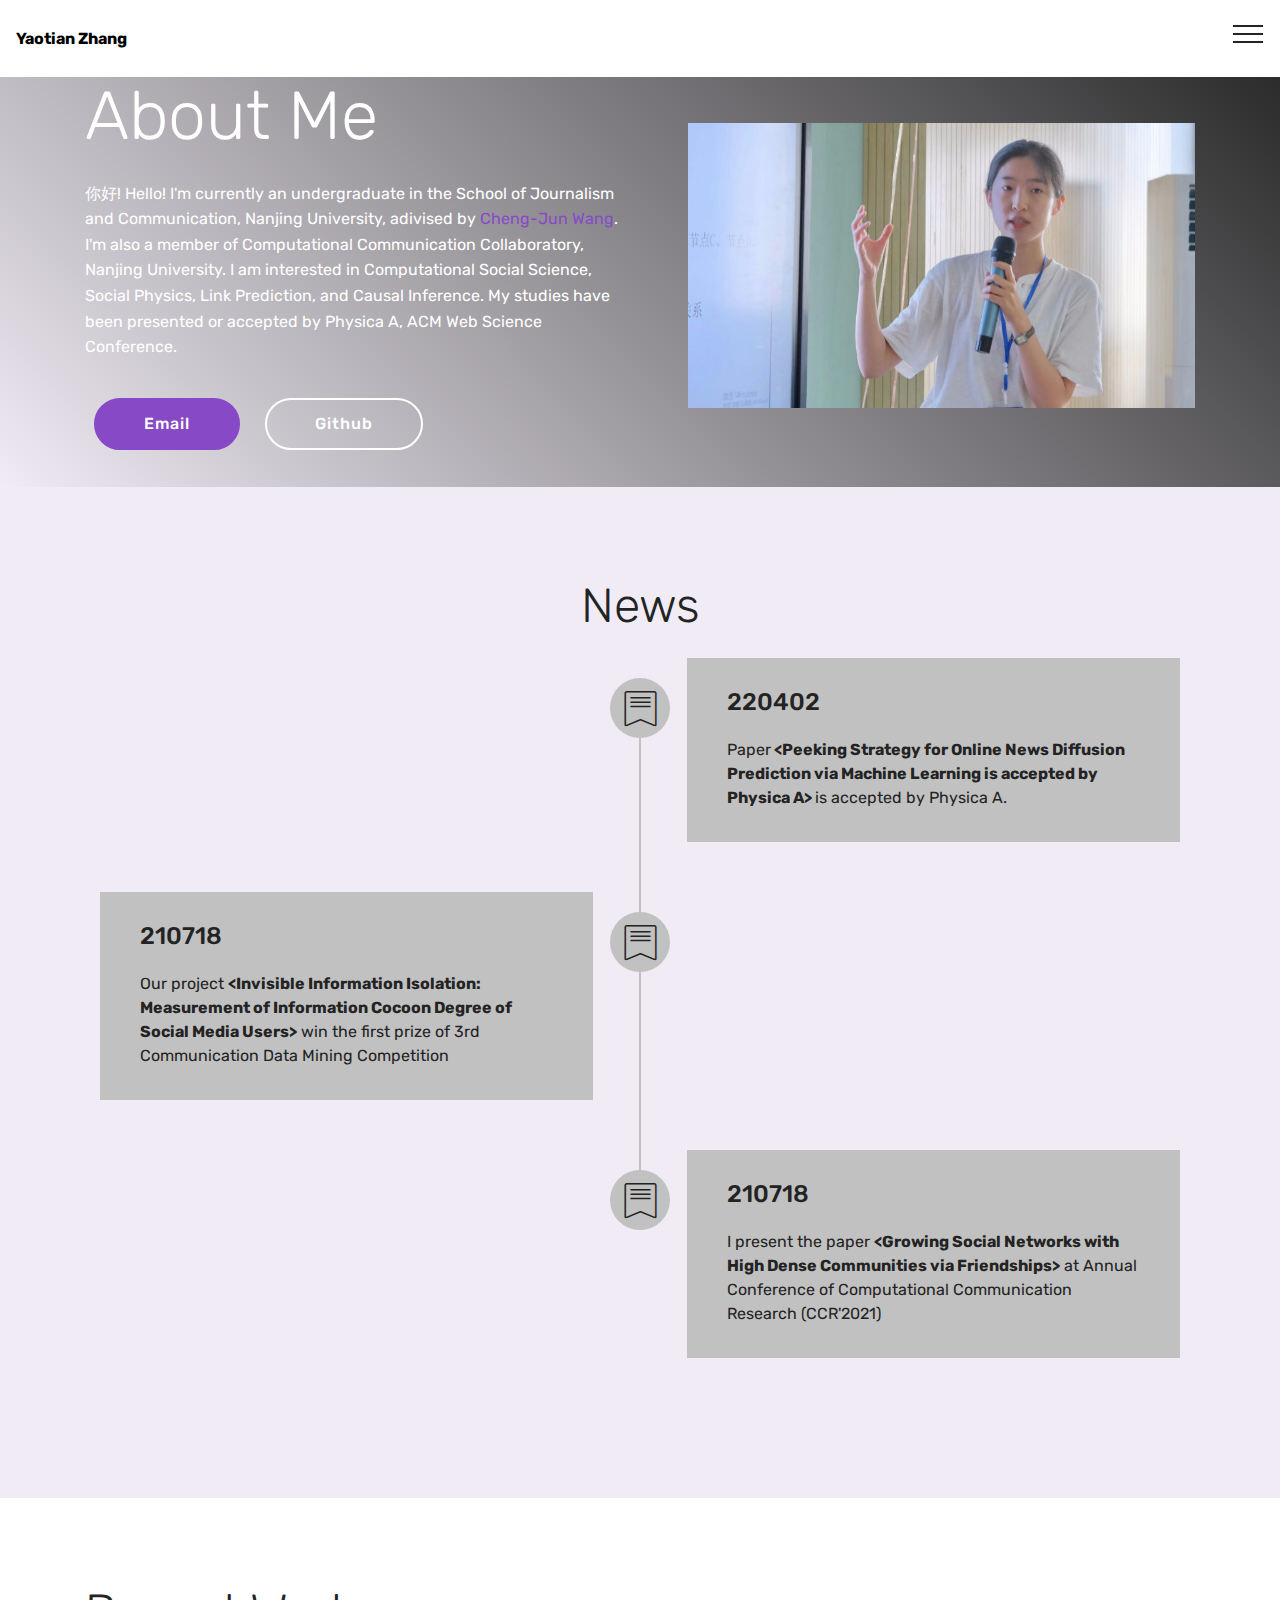
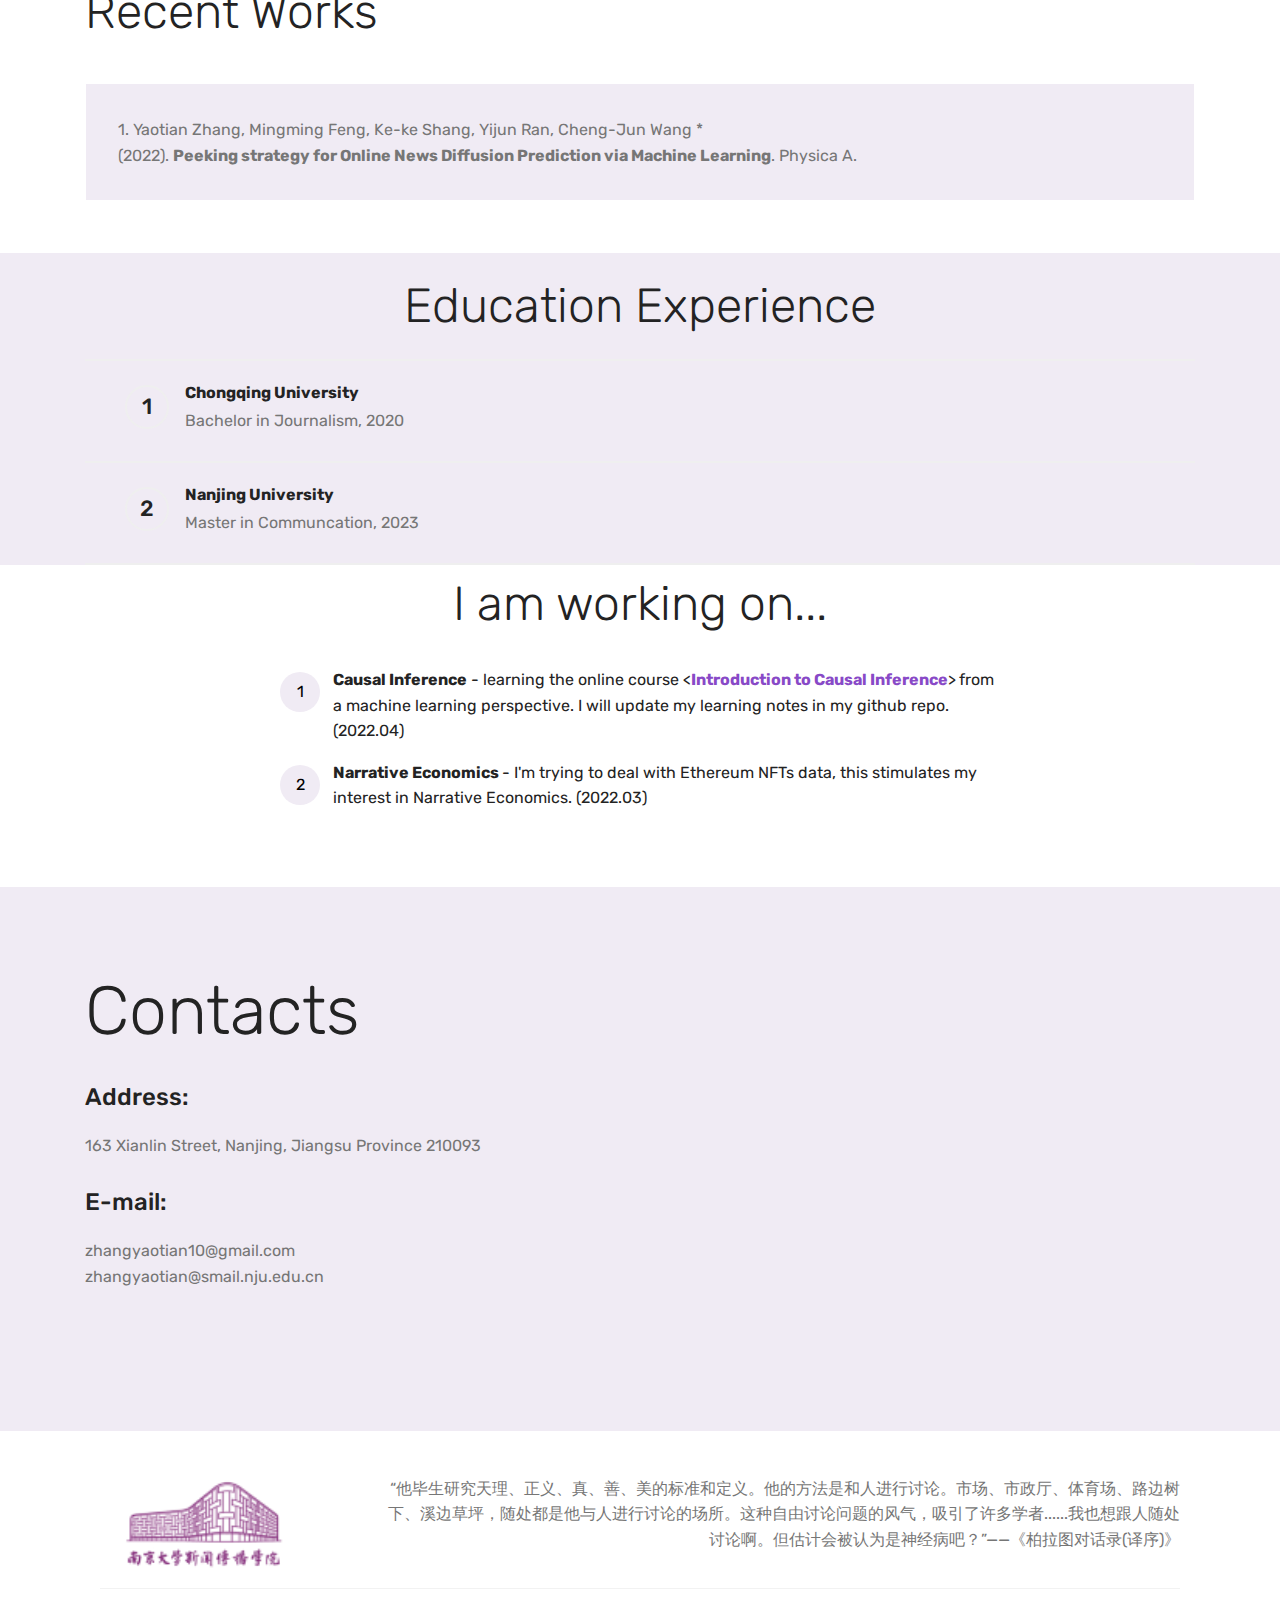
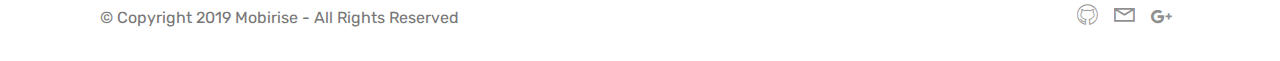
==== index.html @ 6419c512 "4th ver.🐯" ====
<!DOCTYPE html>
<html  >
<head>
  <!-- Site made with Mobirise Website Builder v4.12.0, https://mobirise.com -->
  <meta charset="UTF-8">
  <meta http-equiv="X-UA-Compatible" content="IE=edge">
  <meta name="generator" content="Mobirise v4.12.0, mobirise.com">
  <meta name="viewport" content="width=device-width, initial-scale=1, minimum-scale=1">
  <link rel="shortcut icon" href="assets/images/logo2.png" type="image/x-icon">
  <meta name="description" content="">
  
  <title>Home</title>
  <link rel="stylesheet" href="assets/web/assets/mobirise-icons2/mobirise2.css">
  <link rel="stylesheet" href="assets/web/assets/mobirise-icons/mobirise-icons.css">
  <link rel="stylesheet" href="assets/bootstrap/css/bootstrap.min.css">
  <link rel="stylesheet" href="assets/bootstrap/css/bootstrap-grid.min.css">
  <link rel="stylesheet" href="assets/bootstrap/css/bootstrap-reboot.min.css">
  <link rel="stylesheet" href="assets/tether/tether.min.css">
  <link rel="stylesheet" href="assets/socicon/css/styles.css">
  <link rel="stylesheet" href="assets/dropdown/css/style.css">
  <link rel="stylesheet" href="assets/theme/css/style.css">
  <link rel="preload" as="style" href="assets/mobirise/css/mbr-additional.css"><link rel="stylesheet" href="assets/mobirise/css/mbr-additional.css" type="text/css">
  
  
  
</head>
<body>
  <section class="menu cid-rQ9PuLYKyo" once="menu" id="menu2-5">

    

    <nav class="navbar navbar-expand beta-menu navbar-dropdown align-items-center navbar-fixed-top collapsed">
        <button class="navbar-toggler navbar-toggler-right" type="button" data-toggle="collapse" data-target="#navbarSupportedContent" aria-controls="navbarSupportedContent" aria-expanded="false" aria-label="Toggle navigation">
            <div class="hamburger">
                <span></span>
                <span></span>
                <span></span>
                <span></span>
            </div>
        </button>
        <div class="menu-logo">
            <div class="navbar-brand">
                
                <span class="navbar-caption-wrap"><a class="navbar-caption text-black display-4" href="https://mobirise.co">
                        Yaotian Zhang</a></span>
            </div>
        </div>
        <div class="collapse navbar-collapse" id="navbarSupportedContent">
            <ul class="navbar-nav nav-dropdown nav-right" data-app-modern-menu="true"><li class="nav-item">
                    <a class="nav-link link text-black display-4" href="index.html#header3-9">About me</a>
                </li><li class="nav-item"><a class="nav-link link text-black display-4" href="index.html#timeline2-f">News&nbsp;<br></a></li><li class="nav-item"><a class="nav-link link text-black display-4" href="index.html#services5-g">Works<br></a></li><li class="nav-item"><a class="nav-link link text-black display-4" href="index.html#counters4-6">Education</a></li><li class="nav-item"><a class="nav-link link text-black display-4" href="index.html#contacts1-c">Contacts<br></a></li></ul>
            
        </div>
    </nav>
</section>

<section class="engine"><a href="https://mobirise.info/p">web templates free download</a></section><section class="header3 cid-sbbjoMLvgi" id="header3-9">

    

    

    <div class="container">
        <div class="media-container-row">
            <div class="mbr-figure" style="width: 100%;">
                <img src="assets/images/12271649853311-.pic-hd-1014x571.jpeg" alt="Mobirise" title="">
            </div>

            <div class="media-content">
                <h1 class="mbr-section-title mbr-white pb-3 mbr-fonts-style display-1">
                    About Me</h1>
                
                <div class="mbr-section-text mbr-white pb-3 ">
                    <p class="mbr-text mbr-fonts-style display-7">你好! Hello! I'm currently an undergraduate in the School of Journalism and Communication, Nanjing University, adivised by <a href="https://chengjunwang.com/">Cheng-Jun Wang</a>. I'm also a member of Computational Communication Collaboratory, Nanjing University. I am interested in Computational Social Science, Social Physics, Link Prediction, and Causal Inference. My studies have been presented or accepted by Physica A, ACM Web Science Conference.</p>
                </div>
                <div class="mbr-section-btn"><a class="btn btn-md btn-primary display-4" href="mailto:mg20110036@smail.nju.edu.cn">Email</a>
                    <a class="btn btn-md btn-white-outline display-4" href="https://github.com/yaotianzhang">Github<br></a></div>
            </div>
        </div>
    </div>

</section>

<section class="timeline2 cid-t2Tb5MCcW1" id="timeline2-f">

    

    

    <div class="container align-center">
        <h2 class="mbr-section-title pb-3 mbr-fonts-style display-2">
            News</h2>
        

        <div class="container timelines-container" mbri-timelines="">
            <!--1-->
            <div class="row timeline-element reverse separline">
                <span class="iconsBackground">
                    <span class="mbr-iconfont mbri-bookmark"></span>
                </span>          
                <div class="col-xs-12 col-md-6 align-left">
                    <div class="timeline-text-content">
                        <h4 class="mbr-timeline-title pb-3 mbr-fonts-style display-5">
                            220402</h4>
                        <p class="mbr-timeline-text mbr-fonts-style display-7">Paper<strong> &lt;Peeking Strategy for Online News Diffusion Prediction via Machine Learning is accepted by Physica A&gt; </strong>is accepted by Physica A.</p>
                     </div>
                </div>
            </div>
            <!--2-->
            <div class="row timeline-element  separline">
                <span class="iconsBackground">
                    <span class="mbr-iconfont mbri-bookmark"></span>
                </span>
                <div class="col-xs-12 col-md-6 align-left ">
                    <div class="timeline-text-content">
                        <h4 class="mbr-timeline-title pb-3 mbr-fonts-style display-5">
                            210718</h4>
                        <p class="mbr-timeline-text mbr-fonts-style display-7">
                            Our project <strong>&lt;Invisible Information Isolation: Measurement of Information Cocoon Degree of Social Media Users&gt;</strong> win the first prize of 3rd Communication Data Mining Competition&nbsp;</p>
                    </div>
                </div>
            </div>
            <!--3-->
            <div class="row timeline-element reverse">
                <span class="iconsBackground">
                    <span class="mbr-iconfont mbri-bookmark"></span>
                </span>
                <div class="col-xs-12 col-md-6 align-left">
                    <div class="timeline-text-content">
                        <h4 class="mbr-timeline-title pb-3 mbr-fonts-style display-5">210718</h4>      
                        <p class="mbr-timeline-text mbr-fonts-style display-7">I present the paper <strong>&lt;Growing Social Networks with High Dense Communities via Friendships&gt;</strong>&nbsp;<growing social="" networks="" with="" high="" dense="" communities="" via="" friendships="">at Annual Conference of Computational Communication Research (CCR'2021)</growing></p>
                    </div>
                </div>
            </div>
            <!--4-->
            
            <!--5-->
            
            <!--6-->
            
            <!--7-->
            
            <!--8-->
            
            <!--9-->
            
            <!--10-->
            
            <!--11-->
            
            <!--12-->
            
        </div>
    </div>
</section>

<section class="services5 cid-t2TfhgJKYn" id="services5-g">
    <!---->
    
    <!---->
    <!--Overlay-->
    
    <!--Container-->
    <div class="container">
        <div class="row">
            <!--Titles-->
            <div class="title pb-5 col-12">
                <h2 class="align-left mbr-fonts-style m-0 display-2">Recent Works</h2>
                
            </div>
            <!--Card-1-->
            <div class="card px-3 col-12">
                <div class="card-wrapper media-container-row media-container-row">
                    <div class="card-box">
                        
                        <div class="bottom-line">
                            <p class="mbr-text mbr-fonts-style m-0 b-descr display-7">1. Yaotian Zhang, Mingming Feng, Ke-ke Shang, Yijun Ran, Cheng-Jun Wang * <br>(2022). <strong>Peeking strategy for Online News Diffusion Prediction via Machine Learning</strong>. Physica A.</p>
                        </div>
                    </div>
                </div>
            </div>
            <!--Card-2-->
            
            <!--Card-3-->
            
            <!--Card-4-->
            
            <!--Card-5-->
            
            <!--Card-6-->
            
            <!--Card-7-->
            
            <!--Card-8-->
            
            <!--Card-9-->
            
            <!--Card-10-->
            
            <!--Card-11-->
            
            <!--Card-12-->
            
        </div>
    </div>
</section>

<section class="counters4 counters cid-sbbe4hWiQe" id="counters4-6">

    

    

    <div class="container pt-4 mt-2">
        <h2 class="mbr-section-title pb-3 align-center mbr-fonts-style display-2">Education Experience</h2>
        
        <div>
            
            <div class="cards-block">
                <div class="cards-container">
                    <div class="card px-3 align-left col-12">
                        <div class="panel-item p-4 d-flex align-items-start">
                            <div class="card-img pr-3">
                                <h3 class="img-text d-flex align-items-center justify-content-center">
                                    1
                                </h3>
                            </div>
                            <div class="card-text">
                                <h4 class="mbr-content-title mbr-bold mbr-fonts-style display-7">Chongqing University</h4>
                                <p class="mbr-content-text mbr-fonts-style display-7">Bachelor in Journalism, 2020<br></p>
                            </div>
                        </div>
                    </div>
                    <div class="card px-3 align-left col-12">
                        <div class="panel-item p-4 d-flex align-items-start">
                            <div class="card-img pr-3">
                                <h3 class="img-text d-flex align-items-center justify-content-center">
                                    2
                                </h3>
                            </div>
                            <div class="card-text">
                                <h4 class="mbr-content-title mbr-bold mbr-fonts-style display-7">Nanjing University</h4>
                                <p class="mbr-content-text mbr-fonts-style display-7">Master in Communcation, 2023<br></p>
                            </div>
                        </div>
                    </div>
                    
                    
                </div>
            </div>
        </div>
    </div>
</section>

<section class="mbr-section content4 cid-t2Ti8qnXCl" id="content4-j">

    

    <div class="container">
        <div class="media-container-row">
            <div class="title col-12 col-md-8">
                <h2 class="align-center pb-3 mbr-fonts-style display-2">I am working on...</h2>
                
                
            </div>
        </div>
    </div>
</section>

<section class="mbr-section article content11 cid-t2Ti2KOwZk" id="content11-i">
     

    <div class="container">
        <div class="media-container-row">
            <div class="mbr-text counter-container col-12 col-md-8 mbr-fonts-style display-7">
                <ol>
                    <li><strong>Causal Inference</strong>&nbsp;- learning the online course &lt;<a href="https://www.bradyneal.com/causal-inference-course" style="font-weight: bold;">Introduction to Causal Inference</a>&gt;<strong>&nbsp;</strong>from a machine learning perspective. I will update my learning notes in my github repo. (2022.04)</li>
                    <li><strong>Narrative Economics&nbsp;</strong>- I'm trying to deal with Ethereum NFTs data, this stimulates my interest in Narrative Economics. (2022.03)</li>
                </ol>
            </div>
        </div>
    </div>
</section>

<section class="mbr-section contacts1 cid-sbbGrVynRx" id="contacts1-c">
    <!---->
    
    <!---->
    <!--Overlay-->
    
    <!--Container-->
    <div class="container">
        <div class="row">
            <!--Titles-->
            <div class="title col-12">
                <h2 class="align-left mbr-fonts-style display-1">Contacts
                </h2>
                
            </div>
            <!--Left-->
            <div class="col-12 col-md-6">
                <div class="left-block wrapper">
                    <div class="b b-adress">
                        <h5 class="align-left mbr-fonts-style m-0 display-5">
                            Address:
                        </h5>
                        <p class="mbr-text align-left mbr-fonts-style display-7">163 Xianlin Street, Nanjing, Jiangsu Province 210093<br></p>
                    </div>
                    
                    <div class="b b-mail">
                        <h5 class="align-left mbr-fonts-style m-0 display-5">
                            E-mail:
                        </h5>
                        <p class="mbr-text align-left mbr-fonts-style display-7">zhangyaotian10@gmail.com<br>zhangyaotian@smail.nju.edu.cn</p>
                    </div>
                </div>
            </div>
            <!--Right-->
            <div class="col-12 col-md-6">
                <div class="google-map"><iframe frameborder="0" style="border:0" src="https://www.google.com/maps/embed?pb=!1m18!1m12!1m3!1d54068.76243437514!2d118.9405013923453!3d32.11526285171624!2m3!1f0!2f0!3f0!3m2!1i1024!2i768!4f13.1!3m3!1m2!1s0x0%3A0x6e7d88652d8ac737!2z5Y2X5Lqs5aSn5a2m5LuZ5p6X5qCh5Yy677yI5Y2X6Zeo77yJ!5e0!3m2!1szh-CN!2sus!4v1600657441343!5m2!1szh-CN!2sus" allowfullscreen=""></iframe></div>
            </div>
        </div>
    </div>
</section>

<section class="cid-t2W2SAMlWQ" id="footer5-o">

    

    

    <div class="container">
        <div class="media-container-row">
            <div class="col-md-3">
                <div class="media-wrap">
                    <a href="https://mobirise.co/">
                       <img src="assets/images/logo-288x62.png" alt="Mobirise" title="">
                    </a>
                </div>
            </div>
            <div class="col-md-9">
                <p class="mbr-text align-right links mbr-fonts-style display-7">“他毕生研究天理、正义、真、善、美的标准和定义。他的方法是和人进行讨论。市场、市政厅、体育场、路边树下、溪边草坪，随处都是他与人进行讨论的场所。这种自由讨论问题的风气，吸引了许多学者......我也想跟人随处讨论啊。但估计会被认为是神经病吧？”——《柏拉图对话录(译序)》</p>
            </div>
        </div>
        <div class="footer-lower">
            <div class="media-container-row">
                <div class="col-md-12">
                    <hr>
                </div>
            </div>
            <div class="media-container-row mbr-white">
                <div class="col-md-6 copyright">
                    <p class="mbr-text mbr-fonts-style display-7">
                        © Copyright 2019 Mobirise - All Rights Reserved
                    </p>
                </div>
                <div class="col-md-6">
                    <div class="social-list align-right">
                        <div class="soc-item">
                            <a href="https://twitter.com/mobirise" target="_blank">
                                <span class="mbr-iconfont mbr-iconfont-social mbri-github"></span>
                            </a>
                        </div>
                        <div class="soc-item">
                            <a href="mailto:zhangyaotian10@gmail.com">
                                <span class="mbr-iconfont mbr-iconfont-social mobi-mbri-letter mobi-mbri"></span>
                            </a>
                        </div>
                        <div class="soc-item">
                            <a href="https://scholar.google.com/citations?user=SiAqQboAAAAJ&hl=en" target="_blank">
                                <span class="mbr-iconfont mbr-iconfont-social socicon-googleplus socicon"></span>
                            </a>
                        </div>
                        
                        
                        
                    </div>
                </div>
            </div>
        </div>
    </div>
</section>


  <script src="assets/web/assets/jquery/jquery.min.js"></script>
  <script src="assets/popper/popper.min.js"></script>
  <script src="assets/bootstrap/js/bootstrap.min.js"></script>
  <script src="assets/smoothscroll/smooth-scroll.js"></script>
  <script src="assets/tether/tether.min.js"></script>
  <script src="assets/touchswipe/jquery.touch-swipe.min.js"></script>
  <script src="assets/viewportchecker/jquery.viewportchecker.js"></script>
  <script src="assets/dropdown/js/nav-dropdown.js"></script>
  <script src="assets/dropdown/js/navbar-dropdown.js"></script>
  <script src="assets/theme/js/script.js"></script>
  
  
</body>
</html>
---- assets/web/assets/mobirise-icons2/mobirise2.css ----
@font-face {
  font-family: 'Moririse2';
  font-display: swap;
  src:  url('mobirise2.eot?f2bix4');
  src:  url('mobirise2.eot?f2bix4#iefix') format('embedded-opentype'),
    url('mobirise2.ttf?f2bix4') format('truetype'),
    url('mobirise2.woff?f2bix4') format('woff'),
    url('mobirise2.svg?f2bix4#mobirise2') format('svg');
  font-weight: normal;
  font-style: normal;
}

[class^="mobi-"], [class*=" mobi-"] {
  /* use !important to prevent issues with browser extensions that change fonts */
  font-family: 'Moririse2' !important;
  speak: none;
  font-style: normal;
  font-weight: normal;
  font-variant: normal;
  text-transform: none;
  line-height: 1;

  /* Better Font Rendering =========== */
  -webkit-font-smoothing: antialiased;
  -moz-osx-font-smoothing: grayscale;
}

.mobi-mbri-add-submenu:before {
  content: "\e900";
}
.mobi-mbri-alert:before {
  content: "\e901";
}
.mobi-mbri-align-center:before {
  content: "\e902";
}
.mobi-mbri-align-justify:before {
  content: "\e903";
}
.mobi-mbri-align-left:before {
  content: "\e904";
}
.mobi-mbri-align-right:before {
  content: "\e905";
}
.mobi-mbri-android:before {
  content: "\e906";
}
.mobi-mbri-apple:before {
  content: "\e907";
}
.mobi-mbri-arrow-down:before {
  content: "\e908";
}
.mobi-mbri-arrow-next:before {
  content: "\e909";
}
.mobi-mbri-arrow-prev:before {
  content: "\e90a";
}
.mobi-mbri-arrow-up:before {
  content: "\e90b";
}
.mobi-mbri-bold:before {
  content: "\e90c";
}
.mobi-mbri-bookmark:before {
  content: "\e90d";
}
.mobi-mbri-bootstrap:before {
  content: "\e90e";
}
.mobi-mbri-briefcase:before {
  content: "\e90f";
}
.mobi-mbri-browse:before {
  content: "\e910";
}
.mobi-mbri-bulleted-list:before {
  content: "\e911";
}
.mobi-mbri-calendar:before {
  content: "\e912";
}
.mobi-mbri-camera:before {
  content: "\e913";
}
.mobi-mbri-cart-add:before {
  content: "\e914";
}
.mobi-mbri-cart-full:before {
  content: "\e915";
}
.mobi-mbri-cash:before {
  content: "\e916";
}
.mobi-mbri-change-style:before {
  content: "\e917";
}
.mobi-mbri-chat:before {
  content: "\e918";
}
.mobi-mbri-clock:before {
  content: "\e919";
}
.mobi-mbri-close:before {
  content: "\e91a";
}
.mobi-mbri-cloud:before {
  content: "\e91b";
}
.mobi-mbri-code:before {
  content: "\e91c";
}
.mobi-mbri-contact-form:before {
  content: "\e91d";
}
.mobi-mbri-credit-card:before {
  content: "\e91e";
}
.mobi-mbri-cursor-click:before {
  content: "\e91f";
}
.mobi-mbri-cust-feedback:before {
  content: "\e920";
}
.mobi-mbri-database:before {
  content: "\e921";
}
.mobi-mbri-delivery:before {
  content: "\e922";
}
.mobi-mbri-desktop:before {
  content: "\e923";
}
.mobi-mbri-devices:before {
  content: "\e924";
}
.mobi-mbri-down:before {
  content: "\e925";
}
.mobi-mbri-download-2:before {
  content: "\e926";
}
.mobi-mbri-download:before {
  content: "\e927";
}
.mobi-mbri-drag-n-drop-2:before {
  content: "\e928";
}
.mobi-mbri-drag-n-drop:before {
  content: "\e929";
}
.mobi-mbri-edit-2:before {
  content: "\e92a";
}
.mobi-mbri-edit:before {
  content: "\e92b";
}
.mobi-mbri-error:before {
  content: "\e92c";
}
.mobi-mbri-extension:before {
  content: "\e92d";
}
.mobi-mbri-features:before {
  content: "\e92e";
}
.mobi-mbri-file:before {
  content: "\e92f";
}
.mobi-mbri-flag:before {
  content: "\e930";
}
.mobi-mbri-folder:before {
  content: "\e931";
}
.mobi-mbri-gift:before {
  content: "\e932";
}
.mobi-mbri-github:before {
  content: "\e933";
}
.mobi-mbri-globe-2:before {
  content: "\e934";
}
.mobi-mbri-globe:before {
  content: "\e935";
}
.mobi-mbri-growing-chart:before {
  content: "\e936";
}
.mobi-mbri-hearth:before {
  content: "\e937";
}
.mobi-mbri-help:before {
  content: "\e938";
}
.mobi-mbri-home:before {
  content: "\e939";
}
.mobi-mbri-hot-cup:before {
  content: "\e93a";
}
.mobi-mbri-idea:before {
  content: "\e93b";
}
.mobi-mbri-image-gallery:before {
  content: "\e93c";
}
.mobi-mbri-image-slider:before {
  content: "\e93d";
}
.mobi-mbri-info:before {
  content: "\e93e";
}
.mobi-mbri-italic:before {
  content: "\e93f";
}
.mobi-mbri-key:before {
  content: "\e940";
}
.mobi-mbri-laptop:before {
  content: "\e941";
}
.mobi-mbri-layers:before {
  content: "\e942";
}
.mobi-mbri-left-right:before {
  content: "\e943";
}
.mobi-mbri-left:before {
  content: "\e944";
}
.mobi-mbri-letter:before {
  content: "\e945";
}
.mobi-mbri-like:before {
  content: "\e946";
}
.mobi-mbri-link:before {
  content: "\e947";
}
.mobi-mbri-lock:before {
  content: "\e948";
}
.mobi-mbri-login:before {
  content: "\e949";
}
.mobi-mbri-logout:before {
  content: "\e94a";
}
.mobi-mbri-magic-stick:before {
  content: "\e94b";
}
.mobi-mbri-map-pin:before {
  content: "\e94c";
}
.mobi-mbri-menu:before {
  content: "\e94d";
}
.mobi-mbri-mobile-2:before {
  content: "\e94e";
}
.mobi-mbri-mobile-horizontal:before {
  content: "\e94f";
}
.mobi-mbri-mobile:before {
  content: "\e950";
}
.mobi-mbri-mobirise:before {
  content: "\e951";
}
.mobi-mbri-more-horizontal:before {
  content: "\e952";
}
.mobi-mbri-more-vertical:before {
  content: "\e953";
}
.mobi-mbri-music:before {
  content: "\e954";
}
.mobi-mbri-new-file:before {
  content: "\e955";
}
.mobi-mbri-numbered-list:before {
  content: "\e956";
}
.mobi-mbri-opened-folder:before {
  content: "\e957";
}
.mobi-mbri-pages:before {
  content: "\e958";
}
.mobi-mbri-paper-plane:before {
  content: "\e959";
}
.mobi-mbri-paperclip:before {
  content: "\e95a";
}
.mobi-mbri-phone:before {
  content: "\e95b";
}
.mobi-mbri-photo:before {
  content: "\e95c";
}
.mobi-mbri-photos:before {
  content: "\e95d";
}
.mobi-mbri-pin:before {
  content: "\e95e";
}
.mobi-mbri-play:before {
  content: "\e95f";
}
.mobi-mbri-plus:before {
  content: "\e960";
}
.mobi-mbri-preview:before {
  content: "\e961";
}
.mobi-mbri-print:before {
  content: "\e962";
}
.mobi-mbri-protect:before {
  content: "\e963";
}
.mobi-mbri-question:before {
  content: "\e964";
}
.mobi-mbri-quote-left:before {
  content: "\e965";
}
.mobi-mbri-quote-right:before {
  content: "\e966";
}
.mobi-mbri-redo:before {
  content: "\e967";
}
.mobi-mbri-refresh:before {
  content: "\e968";
}
.mobi-mbri-responsive-2:before {
  content: "\e969";
}
.mobi-mbri-responsive:before {
  content: "\e96a";
}
.mobi-mbri-right:before {
  content: "\e96b";
}
.mobi-mbri-rocket:before {
  content: "\e96c";
}
.mobi-mbri-sad-face:before {
  content: "\e96d";
}
.mobi-mbri-sale:before {
  content: "\e96e";
}
.mobi-mbri-save:before {
  content: "\e96f";
}
.mobi-mbri-search:before {
  content: "\e970";
}
.mobi-mbri-setting-2:before {
  content: "\e971";
}
.mobi-mbri-setting-3:before {
  content: "\e972";
}
.mobi-mbri-setting:before {
  content: "\e973";
}
.mobi-mbri-share:before {
  content: "\e974";
}
.mobi-mbri-shopping-bag:before {
  content: "\e975";
}
.mobi-mbri-shopping-basket:before {
  content: "\e976";
}
.mobi-mbri-shopping-cart:before {
  content: "\e977";
}
.mobi-mbri-sites:before {
  content: "\e978";
}
.mobi-mbri-smile-face:before {
  content: "\e979";
}
.mobi-mbri-speed:before {
  content: "\e97a";
}
.mobi-mbri-star:before {
  content: "\e97b";
}
.mobi-mbri-success:before {
  content: "\e97c";
}
.mobi-mbri-sun:before {
  content: "\e97d";
}
.mobi-mbri-sun2:before {
  content: "\e97e";
}
.mobi-mbri-tablet-vertical:before {
  content: "\e97f";
}
.mobi-mbri-tablet:before {
  content: "\e980";
}
.mobi-mbri-target:before {
  content: "\e981";
}
.mobi-mbri-timer:before {
  content: "\e982";
}
.mobi-mbri-to-ftp:before {
  content: "\e983";
}
.mobi-mbri-to-local-drive:before {
  content: "\e984";
}
.mobi-mbri-touch-swipe:before {
  content: "\e985";
}
.mobi-mbri-touch:before {
  content: "\e986";
}
.mobi-mbri-trash:before {
  content: "\e987";
}
.mobi-mbri-underline:before {
  content: "\e988";
}
.mobi-mbri-undo:before {
  content: "\e989";
}
.mobi-mbri-unlink:before {
  content: "\e98a";
}
.mobi-mbri-unlock:before {
  content: "\e98b";
}
.mobi-mbri-up-down:before {
  content: "\e98c";
}
.mobi-mbri-up:before {
  content: "\e98d";
}
.mobi-mbri-update:before {
  content: "\e98e";
}
.mobi-mbri-upload-2:before {
  content: "\e98f";
}
.mobi-mbri-upload:before {
  content: "\e990";
}
.mobi-mbri-user-2:before {
  content: "\e991";
}
.mobi-mbri-user:before {
  content: "\e992";
}
.mobi-mbri-users:before {
  content: "\e993";
}
.mobi-mbri-video-play:before {
  content: "\e994";
}
.mobi-mbri-video:before {
  content: "\e995";
}
.mobi-mbri-watch:before {
  content: "\e996";
}
.mobi-mbri-website-theme-2:before {
  content: "\e997";
}
.mobi-mbri-website-theme:before {
  content: "\e998";
}
.mobi-mbri-wifi:before {
  content: "\e999";
}
.mobi-mbri-windows:before {
  content: "\e99a";
}
.mobi-mbri-zoom-in:before {
  content: "\e99b";
}
.mobi-mbri-zoom-out:before {
  content: "\e99c";
}
---- assets/web/assets/mobirise-icons/mobirise-icons.css ----
@font-face {
  font-family: 'MobiriseIcons';
  src:  url('mobirise-icons.eot?spat4u');
  src:  url('mobirise-icons.eot?spat4u#iefix') format('embedded-opentype'),
    url('mobirise-icons.ttf?spat4u') format('truetype'),
    url('mobirise-icons.woff?spat4u') format('woff'),
    url('mobirise-icons.svg?spat4u#MobiriseIcons') format('svg');
  font-weight: normal;
  font-style: normal;
  font-display: swap;
}

[class^="mbri-"], [class*=" mbri-"] {
  /* use !important to prevent issues with browser extensions that change fonts */
  font-family: MobiriseIcons !important;
  speak: none;
  font-style: normal;
  font-weight: normal;
  font-variant: normal;
  text-transform: none;
  line-height: 1;

  /* Better Font Rendering =========== */
  -webkit-font-smoothing: antialiased;
  -moz-osx-font-smoothing: grayscale;
}

.mbri-add-submenu:before {
  content: "\e900";
}
.mbri-alert:before {
  content: "\e901";
}
.mbri-align-center:before {
  content: "\e902";
}
.mbri-align-justify:before {
  content: "\e903";
}
.mbri-align-left:before {
  content: "\e904";
}
.mbri-align-right:before {
  content: "\e905";
}
.mbri-android:before {
  content: "\e906";
}
.mbri-apple:before {
  content: "\e907";
}
.mbri-arrow-down:before {
  content: "\e908";
}
.mbri-arrow-next:before {
  content: "\e909";
}
.mbri-arrow-prev:before {
  content: "\e90a";
}
.mbri-arrow-up:before {
  content: "\e90b";
}
.mbri-bold:before {
  content: "\e90c";
}
.mbri-bookmark:before {
  content: "\e90d";
}
.mbri-bootstrap:before {
  content: "\e90e";
}
.mbri-briefcase:before {
  content: "\e90f";
}
.mbri-browse:before {
  content: "\e910";
}
.mbri-bulleted-list:before {
  content: "\e911";
}
.mbri-calendar:before {
  content: "\e912";
}
.mbri-camera:before {
  content: "\e913";
}
.mbri-cart-add:before {
  content: "\e914";
}
.mbri-cart-full:before {
  content: "\e915";
}
.mbri-cash:before {
  content: "\e916";
}
.mbri-change-style:before {
  content: "\e917";
}
.mbri-chat:before {
  content: "\e918";
}
.mbri-clock:before {
  content: "\e919";
}
.mbri-close:before {
  content: "\e91a";
}
.mbri-cloud:before {
  content: "\e91b";
}
.mbri-code:before {
  content: "\e91c";
}
.mbri-contact-form:before {
  content: "\e91d";
}
.mbri-credit-card:before {
  content: "\e91e";
}
.mbri-cursor-click:before {
  content: "\e91f";
}
.mbri-cust-feedback:before {
  content: "\e920";
}
.mbri-database:before {
  content: "\e921";
}
.mbri-delivery:before {
  content: "\e922";
}
.mbri-desktop:before {
  content: "\e923";
}
.mbri-devices:before {
  content: "\e924";
}
.mbri-down:before {
  content: "\e925";
}
.mbri-download:before {
  content: "\e989";
}
.mbri-drag-n-drop:before {
  content: "\e927";
}
.mbri-drag-n-drop2:before {
  content: "\e928";
}
.mbri-edit:before {
  content: "\e929";
}
.mbri-edit2:before {
  content: "\e92a";
}
.mbri-error:before {
  content: "\e92b";
}
.mbri-extension:before {
  content: "\e92c";
}
.mbri-features:before {
  content: "\e92d";
}
.mbri-file:before {
  content: "\e92e";
}
.mbri-flag:before {
  content: "\e92f";
}
.mbri-folder:before {
  content: "\e930";
}
.mbri-gift:before {
  content: "\e931";
}
.mbri-github:before {
  content: "\e932";
}
.mbri-globe:before {
  content: "\e933";
}
.mbri-globe-2:before {
  content: "\e934";
}
.mbri-growing-chart:before {
  content: "\e935";
}
.mbri-hearth:before {
  content: "\e936";
}
.mbri-help:before {
  content: "\e937";
}
.mbri-home:before {
  content: "\e938";
}
.mbri-hot-cup:before {
  content: "\e939";
}
.mbri-idea:before {
  content: "\e93a";
}
.mbri-image-gallery:before {
  content: "\e93b";
}
.mbri-image-slider:before {
  content: "\e93c";
}
.mbri-info:before {
  content: "\e93d";
}
.mbri-italic:before {
  content: "\e93e";
}
.mbri-key:before {
  content: "\e93f";
}
.mbri-laptop:before {
  content: "\e940";
}
.mbri-layers:before {
  content: "\e941";
}
.mbri-left-right:before {
  content: "\e942";
}
.mbri-left:before {
  content: "\e943";
}
.mbri-letter:before {
  content: "\e944";
}
.mbri-like:before {
  content: "\e945";
}
.mbri-link:before {
  content: "\e946";
}
.mbri-lock:before {
  content: "\e947";
}
.mbri-login:before {
  content: "\e948";
}
.mbri-logout:before {
  content: "\e949";
}
.mbri-magic-stick:before {
  content: "\e94a";
}
.mbri-map-pin:before {
  content: "\e94b";
}
.mbri-menu:before {
  content: "\e94c";
}
.mbri-mobile:before {
  content: "\e94d";
}
.mbri-mobile2:before {
  content: "\e94e";
}
.mbri-mobirise:before {
  content: "\e94f";
}
.mbri-more-horizontal:before {
  content: "\e950";
}
.mbri-more-vertical:before {
  content: "\e951";
}
.mbri-music:before {
  content: "\e952";
}
.mbri-new-file:before {
  content: "\e953";
}
.mbri-numbered-list:before {
  content: "\e954";
}
.mbri-opened-folder:before {
  content: "\e955";
}
.mbri-pages:before {
  content: "\e956";
}
.mbri-paper-plane:before {
  content: "\e957";
}
.mbri-paperclip:before {
  content: "\e958";
}
.mbri-photo:before {
  content: "\e959";
}
.mbri-photos:before {
  content: "\e95a";
}
.mbri-pin:before {
  content: "\e95b";
}
.mbri-play:before {
  content: "\e95c";
}
.mbri-plus:before {
  content: "\e95d";
}
.mbri-preview:before {
  content: "\e95e";
}
.mbri-print:before {
  content: "\e95f";
}
.mbri-protect:before {
  content: "\e960";
}
.mbri-question:before {
  content: "\e961";
}
.mbri-quote-left:before {
  content: "\e962";
}
.mbri-quote-right:before {
  content: "\e963";
}
.mbri-refresh:before {
  content: "\e964";
}
.mbri-responsive:before {
  content: "\e965";
}
.mbri-right:before {
  content: "\e966";
}
.mbri-rocket:before {
  content: "\e967";
}
.mbri-sad-face:before {
  content: "\e968";
}
.mbri-sale:before {
  content: "\e969";
}
.mbri-save:before {
  content: "\e96a";
}
.mbri-search:before {
  content: "\e96b";
}
.mbri-setting:before {
  content: "\e96c";
}
.mbri-setting2:before {
  content: "\e96d";
}
.mbri-setting3:before {
  content: "\e96e";
}
.mbri-share:before {
  content: "\e96f";
}
.mbri-shopping-bag:before {
  content: "\e970";
}
.mbri-shopping-basket:before {
  content: "\e971";
}
.mbri-shopping-cart:before {
  content: "\e972";
}
.mbri-sites:before {
  content: "\e973";
}
.mbri-smile-face:before {
  content: "\e974";
}
.mbri-speed:before {
  content: "\e975";
}
.mbri-star:before {
  content: "\e976";
}
.mbri-success:before {
  content: "\e977";
}
.mbri-sun:before {
  content: "\e978";
}
.mbri-sun2:before {
  content: "\e979";
}
.mbri-tablet:before {
  content: "\e97a";
}
.mbri-tablet-vertical:before {
  content: "\e97b";
}
.mbri-target:before {
  content: "\e97c";
}
.mbri-timer:before {
  content: "\e97d";
}
.mbri-to-ftp:before {
  content: "\e97e";
}
.mbri-to-local-drive:before {
  content: "\e97f";
}
.mbri-touch-swipe:before {
  content: "\e980";
}
.mbri-touch:before {
  content: "\e981";
}
.mbri-trash:before {
  content: "\e982";
}
.mbri-underline:before {
  content: "\e983";
}
.mbri-unlink:before {
  content: "\e984";
}
.mbri-unlock:before {
  content: "\e985";
}
.mbri-up-down:before {
  content: "\e986";
}
.mbri-up:before {
  content: "\e987";
}
.mbri-update:before {
  content: "\e988";
}
.mbri-upload:before {
 content: "\e926"; 
}
.mbri-user:before {
  content: "\e98a";
}
.mbri-user2:before {
  content: "\e98b";
}
.mbri-users:before {
  content: "\e98c";
}
.mbri-video:before {
  content: "\e98d";
}
.mbri-video-play:before {
  content: "\e98e";
}
.mbri-watch:before {
  content: "\e98f";
}
.mbri-website-theme:before {
  content: "\e990";
}
.mbri-wifi:before {
  content: "\e991";
}
.mbri-windows:before {
  content: "\e992";
}
.mbri-zoom-out:before {
  content: "\e993";
}
.mbri-redo:before {
  content: "\e994";
}
.mbri-undo:before {
  content: "\e995";
}
---- assets/socicon/css/styles.css ----
@charset "UTF-8";

@font-face {
  font-family: "socicon";
  src:url("../fonts/socicon.eot");
  src:url("../fonts/socicon.eot?#iefix") format("embedded-opentype"),
    url("../fonts/socicon.woff") format("woff"),
    url("../fonts/socicon.ttf") format("truetype"),
    url("../fonts/socicon.svg#socicon") format("svg");
  font-weight: normal;
  font-style: normal;
  font-display:swap;
}

[data-icon]:before {
  font-family: "socicon" !important;
  content: attr(data-icon);
  font-style: normal !important;
  font-weight: normal !important;
  font-variant: normal !important;
  text-transform: none !important;
  speak: none;
  line-height: 1;
  -webkit-font-smoothing: antialiased;
  -moz-osx-font-smoothing: grayscale;
}

[class^="socicon-"]:before,
[class*=" socicon-"]:before {
  font-family: "socicon" !important;
  font-style: normal !important;
  font-weight: normal !important;
  font-variant: normal !important;
  text-transform: none !important;
  speak: none;
  line-height: 1;
  -webkit-font-smoothing: antialiased;
  -moz-osx-font-smoothing: grayscale;
}

.socicon-modelmayhem:before {
  content: "\e000";
}
.socicon-mixcloud:before {
  content: "\e001";
}
.socicon-drupal:before {
  content: "\e002";
}
.socicon-swarm:before {
  content: "\e003";
}
.socicon-istock:before {
  content: "\e004";
}
.socicon-yammer:before {
  content: "\e005";
}
.socicon-ello:before {
  content: "\e006";
}
.socicon-stackoverflow:before {
  content: "\e007";
}
.socicon-persona:before {
  content: "\e008";
}
.socicon-triplej:before {
  content: "\e009";
}
.socicon-houzz:before {
  content: "\e00a";
}
.socicon-rss:before {
  content: "\e00b";
}
.socicon-paypal:before {
  content: "\e00c";
}
.socicon-odnoklassniki:before {
  content: "\e00d";
}
.socicon-airbnb:before {
  content: "\e00e";
}
.socicon-periscope:before {
  content: "\e00f";
}
.socicon-outlook:before {
  content: "\e010";
}
.socicon-coderwall:before {
  content: "\e011";
}
.socicon-tripadvisor:before {
  content: "\e012";
}
.socicon-appnet:before {
  content: "\e013";
}
.socicon-goodreads:before {
  content: "\e014";
}
.socicon-tripit:before {
  content: "\e015";
}
.socicon-lanyrd:before {
  content: "\e016";
}
.socicon-slideshare:before {
  content: "\e017";
}
.socicon-buffer:before {
  content: "\e018";
}
.socicon-disqus:before {
  content: "\e019";
}
.socicon-vkontakte:before {
  content: "\e01a";
}
.socicon-whatsapp:before {
  content: "\e01b";
}
.socicon-patreon:before {
  content: "\e01c";
}
.socicon-storehouse:before {
  content: "\e01d";
}
.socicon-pocket:before {
  content: "\e01e";
}
.socicon-mail:before {
  content: "\e01f";
}
.socicon-blogger:before {
  content: "\e020";
}
.socicon-technorati:before {
  content: "\e021";
}
.socicon-reddit:before {
  content: "\e022";
}
.socicon-dribbble:before {
  content: "\e023";
}
.socicon-stumbleupon:before {
  content: "\e024";
}
.socicon-digg:before {
  content: "\e025";
}
.socicon-envato:before {
  content: "\e026";
}
.socicon-behance:before {
  content: "\e027";
}
.socicon-delicious:before {
  content: "\e028";
}
.socicon-deviantart:before {
  content: "\e029";
}
.socicon-forrst:before {
  content: "\e02a";
}
.socicon-play:before {
  content: "\e02b";
}
.socicon-zerply:before {
  content: "\e02c";
}
.socicon-wikipedia:before {
  content: "\e02d";
}
.socicon-apple:before {
  content: "\e02e";
}
.socicon-flattr:before {
  content: "\e02f";
}
.socicon-github:before {
  content: "\e030";
}
.socicon-renren:before {
  content: "\e031";
}
.socicon-friendfeed:before {
  content: "\e032";
}
.socicon-newsvine:before {
  content: "\e033";
}
.socicon-identica:before {
  content: "\e034";
}
.socicon-bebo:before {
  content: "\e035";
}
.socicon-zynga:before {
  content: "\e036";
}
.socicon-steam:before {
  content: "\e037";
}
.socicon-xbox:before {
  content: "\e038";
}
.socicon-windows:before {
  content: "\e039";
}
.socicon-qq:before {
  content: "\e03a";
}
.socicon-douban:before {
  content: "\e03b";
}
.socicon-meetup:before {
  content: "\e03c";
}
.socicon-playstation:before {
  content: "\e03d";
}
.socicon-android:before {
  content: "\e03e";
}
.socicon-snapchat:before {
  content: "\e03f";
}
.socicon-twitter:before {
  content: "\e040";
}
.socicon-facebook:before {
  content: "\e041";
}
.socicon-googleplus:before {
  content: "\e042";
}
.socicon-pinterest:before {
  content: "\e043";
}
.socicon-foursquare:before {
  content: "\e044";
}
.socicon-yahoo:before {
  content: "\e045";
}
.socicon-skype:before {
  content: "\e046";
}
.socicon-yelp:before {
  content: "\e047";
}
.socicon-feedburner:before {
  content: "\e048";
}
.socicon-linkedin:before {
  content: "\e049";
}
.socicon-viadeo:before {
  content: "\e04a";
}
.socicon-xing:before {
  content: "\e04b";
}
.socicon-myspace:before {
  content: "\e04c";
}
.socicon-soundcloud:before {
  content: "\e04d";
}
.socicon-spotify:before {
  content: "\e04e";
}
.socicon-grooveshark:before {
  content: "\e04f";
}
.socicon-lastfm:before {
  content: "\e050";
}
.socicon-youtube:before {
  content: "\e051";
}
.socicon-vimeo:before {
  content: "\e052";
}
.socicon-dailymotion:before {
  content: "\e053";
}
.socicon-vine:before {
  content: "\e054";
}
.socicon-flickr:before {
  content: "\e055";
}
.socicon-500px:before {
  content: "\e056";
}
.socicon-wordpress:before {
  content: "\e058";
}
.socicon-tumblr:before {
  content: "\e059";
}
.socicon-twitch:before {
  content: "\e05a";
}
.socicon-8tracks:before {
  content: "\e05b";
}
.socicon-amazon:before {
  content: "\e05c";
}
.socicon-icq:before {
  content: "\e05d";
}
.socicon-smugmug:before {
  content: "\e05e";
}
.socicon-ravelry:before {
  content: "\e05f";
}
.socicon-weibo:before {
  content: "\e060";
}
.socicon-baidu:before {
  content: "\e061";
}
.socicon-angellist:before {
  content: "\e062";
}
.socicon-ebay:before {
  content: "\e063";
}
.socicon-imdb:before {
  content: "\e064";
}
.socicon-stayfriends:before {
  content: "\e065";
}
.socicon-residentadvisor:before {
  content: "\e066";
}
.socicon-google:before {
  content: "\e067";
}
.socicon-yandex:before {
  content: "\e068";
}
.socicon-sharethis:before {
  content: "\e069";
}
.socicon-bandcamp:before {
  content: "\e06a";
}
.socicon-itunes:before {
  content: "\e06b";
}
.socicon-deezer:before {
  content: "\e06c";
}
.socicon-telegram:before {
  content: "\e06e";
}
.socicon-openid:before {
  content: "\e06f";
}
.socicon-amplement:before {
  content: "\e070";
}
.socicon-viber:before {
  content: "\e071";
}
.socicon-zomato:before {
  content: "\e072";
}
.socicon-draugiem:before {
  content: "\e074";
}
.socicon-endomodo:before {
  content: "\e075";
}
.socicon-filmweb:before {
  content: "\e076";
}
.socicon-stackexchange:before {
  content: "\e077";
}
.socicon-wykop:before {
  content: "\e078";
}
.socicon-teamspeak:before {
  content: "\e079";
}
.socicon-teamviewer:before {
  content: "\e07a";
}
.socicon-ventrilo:before {
  content: "\e07b";
}
.socicon-younow:before {
  content: "\e07c";
}
.socicon-raidcall:before {
  content: "\e07d";
}
.socicon-mumble:before {
  content: "\e07e";
}
.socicon-medium:before {
  content: "\e06d";
}
.socicon-bebee:before {
  content: "\e07f";
}
.socicon-hitbox:before {
  content: "\e080";
}
.socicon-reverbnation:before {
  content: "\e081";
}
.socicon-formulr:before {
  content: "\e082";
}
.socicon-instagram:before {
  content: "\e057";
}
.socicon-battlenet:before {
  content: "\e083";
}
.socicon-chrome:before {
  content: "\e084";
}
.socicon-discord:before {
  content: "\e086";
}
.socicon-issuu:before {
  content: "\e087";
}
.socicon-macos:before {
  content: "\e088";
}
.socicon-firefox:before {
  content: "\e089";
}
.socicon-opera:before {
  content: "\e08d";
}
.socicon-keybase:before {
  content: "\e090";
}
.socicon-alliance:before {
  content: "\e091";
}
.socicon-livejournal:before {
  content: "\e092";
}
.socicon-googlephotos:before {
  content: "\e093";
}
.socicon-horde:before {
  content: "\e094";
}
.socicon-etsy:before {
  content: "\e095";
}
.socicon-zapier:before {
  content: "\e096";
}
.socicon-google-scholar:before {
  content: "\e097";
}
.socicon-researchgate:before {
  content: "\e098";
}
.socicon-wechat:before {
  content: "\e099";
}
.socicon-strava:before {
  content: "\e09a";
}
.socicon-line:before {
  content: "\e09b";
}
.socicon-lyft:before {
  content: "\e09c";
}
.socicon-uber:before {
  content: "\e09d";
}
.socicon-songkick:before {
  content: "\e09e";
}
.socicon-viewbug:before {
  content: "\e09f";
}
.socicon-googlegroups:before {
  content: "\e0a0";
}
.socicon-quora:before {
  content: "\e073";
}
.socicon-diablo:before {
  content: "\e085";
}
.socicon-blizzard:before {
  content: "\e0a1";
}
.socicon-hearthstone:before {
  content: "\e08b";
}
.socicon-heroes:before {
  content: "\e08a";
}
.socicon-overwatch:before {
  content: "\e08c";
}
.socicon-warcraft:before {
  content: "\e08e";
}
.socicon-starcraft:before {
  content: "\e08f";
}
.socicon-beam:before {
  content: "\e0a2";
}
.socicon-curse:before {
  content: "\e0a3";
}
.socicon-player:before {
  content: "\e0a4";
}
.socicon-streamjar:before {
  content: "\e0a5";
}
.socicon-nintendo:before {
  content: "\e0a6";
}
.socicon-hellocoton:before {
  content: "\e0a7";
}
---- assets/dropdown/css/style.css ----
.navbar-dropdown {
  left: 0;
  padding: 0;
  position: absolute;
  right: 0;
  top: 0;
  transition: all 0.45s ease;
  z-index: 1030;
  background: #282828; }
  .navbar-dropdown .navbar-logo {
    margin-right: 0.8rem;
    transition: margin 0.3s ease-in-out;
    vertical-align: middle; }
    .navbar-dropdown .navbar-logo img {
      height: 3.125rem;
      transition: all 0.3s ease-in-out; }
    .navbar-dropdown .navbar-logo.mbr-iconfont {
      font-size: 3.125rem;
      line-height: 3.125rem; }
  .navbar-dropdown .navbar-caption {
    font-weight: 700;
    white-space: normal;
    vertical-align: -4px;
    line-height: 3.125rem !important; }
    .navbar-dropdown .navbar-caption, .navbar-dropdown .navbar-caption:hover {
      color: inherit;
      text-decoration: none; }
  .navbar-dropdown .mbr-iconfont + .navbar-caption {
    vertical-align: -1px; }
  .navbar-dropdown.navbar-fixed-top {
    position: fixed; }
  .navbar-dropdown .navbar-brand span {
    vertical-align: -4px; }
  .navbar-dropdown.bg-color.transparent {
    background: none; }
  .navbar-dropdown.navbar-short .navbar-brand {
    padding: 0.625rem 0; }
    .navbar-dropdown.navbar-short .navbar-brand span {
      vertical-align: -1px; }
  .navbar-dropdown.navbar-short .navbar-caption {
    line-height: 2.375rem !important;
    vertical-align: -2px; }
  .navbar-dropdown.navbar-short .navbar-logo {
    margin-right: 0.5rem; }
    .navbar-dropdown.navbar-short .navbar-logo img {
      height: 2.375rem; }
    .navbar-dropdown.navbar-short .navbar-logo.mbr-iconfont {
      font-size: 2.375rem;
      line-height: 2.375rem; }
  .navbar-dropdown.navbar-short .mbr-table-cell {
    height: 3.625rem; }
  .navbar-dropdown .navbar-close {
    left: 0.6875rem;
    position: fixed;
    top: 0.75rem;
    z-index: 1000; }
  .navbar-dropdown .hamburger-icon {
    content: "";
    display: inline-block;
    vertical-align: middle;
    width: 16px;
    -webkit-box-shadow: 0 -6px 0 1px #282828,0 0 0 1px #282828,0 6px 0 1px #282828;
    -moz-box-shadow: 0 -6px 0 1px #282828,0 0 0 1px #282828,0 6px 0 1px #282828;
    box-shadow: 0 -6px 0 1px #282828,0 0 0 1px #282828,0 6px 0 1px #282828; }

.dropdown-menu .dropdown-toggle[data-toggle="dropdown-submenu"]::after {
  border-bottom: 0.35em solid transparent;
  border-left: 0.35em solid;
  border-right: 0;
  border-top: 0.35em solid transparent;
  margin-left: 0.3rem; }

.dropdown-menu .dropdown-item:focus {
  outline: 0; }

.nav-dropdown {
  font-size: 0.75rem;
  font-weight: 500;
  height: auto !important; }
  .nav-dropdown .nav-btn {
    padding-left: 1rem; }
  .nav-dropdown .link {
    margin: .667em 1.667em;
    font-weight: 500;
    padding: 0;
    transition: color .2s ease-in-out; }
    .nav-dropdown .link.dropdown-toggle {
      margin-right: 2.583em; }
      .nav-dropdown .link.dropdown-toggle::after {
        margin-left: .25rem;
        border-top: 0.35em solid;
        border-right: 0.35em solid transparent;
        border-left: 0.35em solid transparent;
        border-bottom: 0; }
      .nav-dropdown .link.dropdown-toggle[aria-expanded="true"] {
        margin: 0;
        padding: 0.667em 3.263em  0.667em 1.667em; }
  .nav-dropdown .link::after,
  .nav-dropdown .dropdown-item::after {
    color: inherit; }
  .nav-dropdown .btn {
    font-size: 0.75rem;
    font-weight: 700;
    letter-spacing: 0;
    margin-bottom: 0;
    padding-left: 1.25rem;
    padding-right: 1.25rem; }
  .nav-dropdown .dropdown-menu {
    border-radius: 0;
    border: 0;
    left: 0;
    margin: 0;
    padding-bottom: 1.25rem;
    padding-top: 1.25rem;
    position: relative; }
  .nav-dropdown .dropdown-submenu {
    margin-left: 0.125rem;
    top: 0; }
  .nav-dropdown .dropdown-item {
    font-weight: 500;
    line-height: 2;
    padding: 0.3846em 4.615em 0.3846em 1.5385em;
    position: relative;
    transition: color .2s ease-in-out, background-color .2s ease-in-out; }
    .nav-dropdown .dropdown-item::after {
      margin-top: -0.3077em;
      position: absolute;
      right: 1.1538em;
      top: 50%; }
    .nav-dropdown .dropdown-item:focus, .nav-dropdown .dropdown-item:hover {
      background: none; }

@media (max-width: 767px) {
  .nav-dropdown.navbar-toggleable-sm {
    bottom: 0;
    display: none;
    left: 0;
    overflow-x: hidden;
    position: fixed;
    top: 0;
    transform: translateX(-100%);
    -ms-transform: translateX(-100%);
    -webkit-transform: translateX(-100%);
    width: 18.75rem;
    z-index: 999; } }
.nav-dropdown.navbar-toggleable-xl {
  bottom: 0;
  display: none;
  left: 0;
  overflow-x: hidden;
  position: fixed;
  top: 0;
  transform: translateX(-100%);
  -ms-transform: translateX(-100%);
  -webkit-transform: translateX(-100%);
  width: 18.75rem;
  z-index: 999; }

.nav-dropdown-sm {
  display: block !important;
  overflow-x: hidden;
  overflow: auto;
  padding-top: 3.875rem; }
  .nav-dropdown-sm::after {
    content: "";
    display: block;
    height: 3rem;
    width: 100%; }
  .nav-dropdown-sm.collapse.in ~ .navbar-close {
    display: block !important; }
  .nav-dropdown-sm.collapsing, .nav-dropdown-sm.collapse.in {
    transform: translateX(0);
    -ms-transform: translateX(0);
    -webkit-transform: translateX(0);
    transition: all 0.25s ease-out;
    -webkit-transition: all 0.25s ease-out;
    background: #282828; }
  .nav-dropdown-sm.collapsing[aria-expanded="false"] {
    transform: translateX(-100%);
    -ms-transform: translateX(-100%);
    -webkit-transform: translateX(-100%); }
  .nav-dropdown-sm .nav-item {
    display: block;
    margin-left: 0 !important;
    padding-left: 0; }
  .nav-dropdown-sm .link,
  .nav-dropdown-sm .dropdown-item {
    border-top: 1px dotted rgba(255, 255, 255, 0.1);
    font-size: 0.8125rem;
    line-height: 1.6;
    margin: 0 !important;
    padding: 0.875rem 2.4rem 0.875rem 1.5625rem !important;
    position: relative;
    white-space: normal; }
    .nav-dropdown-sm .link:focus, .nav-dropdown-sm .link:hover,
    .nav-dropdown-sm .dropdown-item:focus,
    .nav-dropdown-sm .dropdown-item:hover {
      background: rgba(0, 0, 0, 0.2) !important;
      color: #c0a375; }
  .nav-dropdown-sm .nav-btn {
    position: relative;
    padding: 1.5625rem 1.5625rem 0 1.5625rem; }
    .nav-dropdown-sm .nav-btn::before {
      border-top: 1px dotted rgba(255, 255, 255, 0.1);
      content: "";
      left: 0;
      position: absolute;
      top: 0;
      width: 100%; }
    .nav-dropdown-sm .nav-btn + .nav-btn {
      padding-top: 0.625rem; }
      .nav-dropdown-sm .nav-btn + .nav-btn::before {
        display: none; }
  .nav-dropdown-sm .btn {
    padding: 0.625rem 0; }
  .nav-dropdown-sm .dropdown-toggle[data-toggle="dropdown-submenu"]::after {
    margin-left: .25rem;
    border-top: 0.35em solid;
    border-right: 0.35em solid transparent;
    border-left: 0.35em solid transparent;
    border-bottom: 0; }
  .nav-dropdown-sm .dropdown-toggle[data-toggle="dropdown-submenu"][aria-expanded="true"]::after {
    border-top: 0;
    border-right: 0.35em solid transparent;
    border-left: 0.35em solid transparent;
    border-bottom: 0.35em solid; }
  .nav-dropdown-sm .dropdown-menu {
    margin: 0;
    padding: 0;
    position: relative;
    top: 0;
    left: 0;
    width: 100%;
    border: 0;
    float: none;
    border-radius: 0;
    background: none; }
  .nav-dropdown-sm .dropdown-submenu {
    left: 100%;
    margin-left: 0.125rem;
    margin-top: -1.25rem;
    top: 0; }

.navbar-toggleable-sm .nav-dropdown .dropdown-menu {
  position: absolute; }

.navbar-toggleable-sm .nav-dropdown .dropdown-submenu {
  left: 100%;
  margin-left: 0.125rem;
  margin-top: -1.25rem;
  top: 0; }

.navbar-toggleable-sm.opened .nav-dropdown .dropdown-menu {
  position: relative; }

.navbar-toggleable-sm.opened .nav-dropdown .dropdown-submenu {
  left: 0;
  margin-left: 00rem;
  margin-top: 0rem;
  top: 0; }

.is-builder .nav-dropdown.collapsing {
  transition: none !important; }

/*# sourceMappingURL=style.css.map */
---- assets/theme/css/style.css ----
/*!
 * Mobirise v4 theme (https://mobirise.com/)
 * Copyright 2017 Mobirise
 */
section {
  background-color: #eeeeee; }

body {
  font-style: normal;
  line-height: 1.5; }

section,
.container,
.container-fluid {
  position: relative;
  word-wrap: break-word; }

a.mbr-iconfont:hover {
  text-decoration: none; }

.article .lead p,
.article .lead ul,
.article .lead ol,
.article .lead pre,
.article .lead blockquote {
  margin-bottom: 0; }

ul,
ol,
pre,
blockquote {
  margin-bottom: 2.3125rem; }

pre {
  background: #f4f4f4;
  padding: 10px 24px;
  white-space: pre-wrap; }

.inactive {
  -webkit-user-select: none;
  -moz-user-select: none;
  -ms-user-select: none;
  user-select: none;
  pointer-events: none;
  -webkit-user-drag: none;
  user-drag: none; }

.mbr-section__comments .row {
  justify-content: center;
  -webkit-justify-content: center; }

a {
  font-style: normal;
  font-weight: 400;
  cursor: pointer; }
  a, a:hover {
    text-decoration: none; }

figure {
  margin-bottom: 0; }

body {
  color: #232323; }

h1,
h2,
h3,
h4,
h5,
h6,
.h1,
.h2,
.h3,
.h4,
.h5,
.h6,
.display-1,
.display-2,
.display-3,
.display-4 {
  line-height: 1;
  word-break: break-word;
  word-wrap: break-word; }

.mbr-section-title {
  font-style: normal;
  line-height: 1.2; }

.mbr-section-subtitle {
  line-height: 1.3; }

.mbr-text {
  font-style: normal;
  line-height: 1.6; }

b,
strong {
  font-weight: bold; }

blockquote {
  padding: 10px 0 10px 20px;
  position: relative;
  border-left: 2px solid;
  border-color: #ff3366; }

input:-webkit-autofill, input:-webkit-autofill:hover, input:-webkit-autofill:focus, input:-webkit-autofill:active {
  transition-delay: 9999s;
  transition-property: background-color, color; }

textarea[type='hidden'] {
  display: none; }

body {
  position: relative; }

section {
  background-position: 50% 50%;
  background-repeat: no-repeat;
  background-size: cover; }
  section .mbr-background-video,
  section .mbr-background-video-preview {
    position: absolute;
    bottom: 0;
    left: 0;
    right: 0;
    top: 0; }

.hidden {
  visibility: hidden; }

.mbr-z-index20 {
  z-index: 20; }

/*! Base colors */
.mbr-white {
  color: #ffffff; }

.mbr-black {
  color: #000000; }

.mbr-bg-white {
  background-color: #ffffff; }

.mbr-bg-black {
  background-color: #000000; }

/*! Text-aligns */
.align-left {
  text-align: left; }

.align-center {
  text-align: center; }

.align-right {
  text-align: right; }

@media (max-width: 767px) {
  .align-left,
  .align-center,
  .align-right,
  .mbr-section-btn,
  .mbr-section-title {
    text-align: center; } }
/*! Font-weight  */
.mbr-light {
  font-weight: 300; }

.mbr-regular {
  font-weight: 400; }

.mbr-semibold {
  font-weight: 500; }

.mbr-bold {
  font-weight: 700; }

/*! Media  */
.media-size-item {
  -webkit-flex: 1 1 auto;
  -moz-flex: 1 1 auto;
  -ms-flex: 1 1 auto;
  -o-flex: 1 1 auto;
  flex: 1 1 auto; }

.media-content {
  -webkit-flex-basis: 100%;
  flex-basis: 100%; }

.media-container-row {
  display: -ms-flexbox;
  display: -webkit-flex;
  display: flex;
  -webkit-flex-direction: row;
  -ms-flex-direction: row;
  flex-direction: row;
  -webkit-flex-wrap: wrap;
  -ms-flex-wrap: wrap;
  flex-wrap: wrap;
  -webkit-justify-content: center;
  -ms-flex-pack: center;
  justify-content: center;
  -webkit-align-content: center;
  -ms-flex-line-pack: center;
  align-content: center;
  -webkit-align-items: start;
  -ms-flex-align: start;
  align-items: start; }
  .media-container-row .media-size-item {
    width: 400px; }

.media-container-column {
  display: -ms-flexbox;
  display: -webkit-flex;
  display: flex;
  -webkit-flex-direction: column;
  -ms-flex-direction: column;
  flex-direction: column;
  -webkit-flex-wrap: wrap;
  -ms-flex-wrap: wrap;
  flex-wrap: wrap;
  -webkit-justify-content: center;
  -ms-flex-pack: center;
  justify-content: center;
  -webkit-align-content: center;
  -ms-flex-line-pack: center;
  align-content: center;
  -webkit-align-items: stretch;
  -ms-flex-align: stretch;
  align-items: stretch; }
  .media-container-column > * {
    width: 100%; }

@media (min-width: 992px) {
  .media-container-row {
    -webkit-flex-wrap: nowrap;
    -ms-flex-wrap: nowrap;
    flex-wrap: nowrap; } }
figure {
  overflow: hidden; }

figure[mbr-media-size] {
  transition: width 0.1s; }

.mbr-figure img,
.mbr-figure iframe {
  display: block;
  width: 100%; }

.card {
  background-color: transparent;
  border: none; }

.card-box {
  width: 100%; }

.card-img {
  text-align: center;
  flex-shrink: 0;
  -webkit-flex-shrink: 0; }

.media {
  max-width: 100%;
  margin: 0 auto; }

.mbr-figure {
  -ms-flex-item-align: center;
  -ms-grid-row-align: center;
  -webkit-align-self: center;
  align-self: center; }

.media-container > div {
  max-width: 100%; }

.mbr-figure img,
.card-img img {
  width: 100%; }

@media (max-width: 991px) {
  .media-size-item {
    width: auto !important; }

  .media {
    width: auto; }

  .mbr-figure {
    width: 100% !important; } }
/*! Buttons */
.btn {
  font-weight: 500;
  border-width: 2px;
  font-style: normal;
  letter-spacing: 1px;
  margin: .4rem .8rem;
  white-space: normal;
  -webkit-transition: all .3s ease-in-out;
  -moz-transition: all .3s ease-in-out;
  transition: all .3s ease-in-out;
  display: inline-flex;
  align-items: center;
  justify-content: center;
  word-break: break-word;
  -webkit-align-items: center;
  -webkit-justify-content: center;
  display: -webkit-inline-flex; }

.btn-sm {
  font-weight: 500;
  letter-spacing: 1px;
  -webkit-transition: all .3s ease-in-out;
  -moz-transition: all .3s ease-in-out;
  transition: all .3s ease-in-out; }

.btn-md {
  font-weight: 500;
  letter-spacing: 1px;
  margin: .4rem .8rem !important;
  -webkit-transition: all .3s ease-in-out;
  -moz-transition: all .3s ease-in-out;
  transition: all .3s ease-in-out; }

.btn-lg {
  font-weight: 500;
  letter-spacing: 1px;
  margin: .4rem .8rem !important;
  -webkit-transition: all .3s ease-in-out;
  -moz-transition: all .3s ease-in-out;
  transition: all .3s ease-in-out; }

.mbr-section-btn {
  margin-left: -0.25rem;
  margin-right: -0.25rem;
  font-size: 0; }

nav .mbr-section-btn {
  margin-left: 0rem;
  margin-right: 0rem; }

.btn-form {
  border-radius: 0; }
  .btn-form:hover {
    cursor: pointer; }

/*! Btn icon margin */
.btn .mbr-iconfont,
.btn.btn-sm .mbr-iconfont {
  cursor: pointer;
  margin-right: 0.5rem; }

.btn.btn-md .mbr-iconfont,
.btn.btn-md .mbr-iconfont {
  margin-right: 0.8rem; }

.mbr-regular {
  font-weight: 400; }

.mbr-semibold {
  font-weight: 500; }

.mbr-bold {
  font-weight: 700; }

[type='submit'] {
  -webkit-appearance: none; }

/*! Full-screen */
.mbr-fullscreen .mbr-overlay {
  min-height: 100vh; }

.mbr-fullscreen {
  display: flex;
  display: -webkit-flex;
  display: -moz-flex;
  display: -ms-flex;
  display: -o-flex;
  align-items: center;
  -webkit-align-items: center;
  min-height: 100vh;
  padding-top: 3rem;
  padding-bottom: 3rem; }

/*! Map */
.map {
  height: 25rem;
  position: relative; }
  .map iframe {
    width: 100%;
    height: 100%; }

.mbr-overlay {
  background-color: #000;
  bottom: 0;
  left: 0;
  opacity: .5;
  position: absolute;
  right: 0;
  top: 0;
  z-index: 0;
  pointer-events: none; }

/* Form */
blockquote {
  font-style: italic;
  padding: 10px 0 10px 20px;
  font-size: 1.09rem;
  position: relative;
  border-width: 3px; }

.form-control {
  background-color: #f5f5f5;
  box-shadow: none;
  color: #565656;
  line-height: 1.43;
  min-height: 3.5em;
  padding: 1.07em .5em; }
  .form-control, .form-control:focus {
    border: 1px solid #e8e8e8; }
  .form-active .form-control:invalid {
    border-color: red; }

.form-control-label {
  position: relative;
  cursor: pointer;
  margin-bottom: .357em;
  padding: 0; }

.alert {
  color: #ffffff;
  border-radius: 0;
  border: 0;
  font-size: .875rem;
  line-height: 1.5;
  margin-bottom: 1.875rem;
  padding: 1.25rem;
  position: relative; }
  .alert.alert-form::after {
    background-color: inherit;
    bottom: -7px;
    content: "";
    display: block;
    height: 14px;
    left: 50%;
    margin-left: -7px;
    position: absolute;
    transform: rotate(45deg);
    width: 14px;
    -webkit-transform: rotate(45deg); }

.form-asterisk {
  font-family: initial;
  position: absolute;
  top: -2px;
  font-weight: normal; }

/*! Scroll to top arrow */
#scrollToTop a i:before {
  content: '';
  position: absolute;
  height: 40%;
  top: 25%;
  background: #fff;
  width: 2px;
  left: calc(50% - 1px); }
#scrollToTop a i:after {
  content: '';
  position: absolute;
  display: block;
  border-top: 2px solid #fff;
  border-right: 2px solid #fff;
  width: 40%;
  height: 40%;
  left: 30%;
  bottom: 30%;
  transform: rotate(135deg);
  -webkit-transform: rotate(135deg); }

.mbr-arrow-up {
  bottom: 25px;
  right: 90px;
  position: fixed;
  text-align: right;
  z-index: 5000;
  color: #ffffff;
  font-size: 32px;
  transform: rotate(180deg);
  -webkit-transform: rotate(180deg); }

.mbr-arrow-up a {
  background: rgba(0, 0, 0, 0.2);
  border-radius: 3px;
  color: #fff;
  display: inline-block;
  height: 60px;
  width: 60px;
  outline-style: none !important;
  position: relative;
  text-decoration: none;
  transition: all 0.3s ease-in-out;
  cursor: pointer;
  text-align: center; }
  .mbr-arrow-up a:hover {
    background-color: rgba(0, 0, 0, 0.4); }
  .mbr-arrow-up a i {
    line-height: 60px; }

.mbr-arrow-up-icon {
  display: block;
  color: #fff; }

.mbr-arrow-up-icon::before {
  content: '\203a';
  display: inline-block;
  font-family: serif;
  font-size: 32px;
  line-height: 1;
  font-style: normal;
  position: relative;
  top: 6px;
  left: -4px;
  -webkit-transform: rotate(-90deg);
  transform: rotate(-90deg); }

/*! Arrow Down */
.mbr-arrow {
  position: absolute;
  bottom: 45px;
  left: 50%;
  width: 60px;
  height: 60px;
  cursor: pointer;
  background-color: rgba(80, 80, 80, 0.5);
  border-radius: 50%;
  -webkit-transform: translateX(-50%);
  transform: translateX(-50%); }
  .mbr-arrow > a {
    display: inline-block;
    text-decoration: none;
    outline-style: none;
    -webkit-animation: arrowdown 1.7s ease-in-out infinite;
    animation: arrowdown 1.7s ease-in-out infinite; }
    .mbr-arrow > a > i {
      position: absolute;
      top: -2px;
      left: 15px;
      font-size: 2rem; }

@keyframes arrowdown {
  0% {
    transform: translateY(0px);
    -webkit-transform: translateY(0px); }
  50% {
    transform: translateY(-5px);
    -webkit-transform: translateY(-5px); }
  100% {
    transform: translateY(0px);
    -webkit-transform: translateY(0px); } }
@-webkit-keyframes arrowdown {
  0% {
    transform: translateY(0px);
    -webkit-transform: translateY(0px); }
  50% {
    transform: translateY(-5px);
    -webkit-transform: translateY(-5px); }
  100% {
    transform: translateY(0px);
    -webkit-transform: translateY(0px); } }
@media (max-width: 500px) {
  .mbr-arrow-up {
    left: 50%;
    right: auto;
    transform: translateX(-50%) rotate(180deg);
    -webkit-transform: translateX(-50%) rotate(180deg); } }
/*Gradients animation*/
@keyframes gradient-animation {
  from {
    background-position: 0% 100%;
    animation-timing-function: ease-in-out; }
  to {
    background-position: 100% 0%;
    animation-timing-function: ease-in-out; } }
@-webkit-keyframes gradient-animation {
  from {
    background-position: 0% 100%;
    animation-timing-function: ease-in-out; }
  to {
    background-position: 100% 0%;
    animation-timing-function: ease-in-out; } }
.bg-gradient {
  background-size: 200% 200%;
  animation: gradient-animation 5s infinite alternate;
  -webkit-animation: gradient-animation 5s infinite alternate; }

.menu .navbar-brand {
  display: -webkit-flex; }
  .menu .navbar-brand span {
    display: flex;
    display: -webkit-flex; }
  .menu .navbar-brand .navbar-caption-wrap {
    display: -webkit-flex; }
  .menu .navbar-brand .navbar-logo img {
    display: -webkit-flex; }
@media (min-width: 768px) and (max-width: 1023px) {
  .menu .navbar-toggleable-sm .navbar-nav {
    display: -webkit-box;
    display: -webkit-flex;
    display: -ms-flexbox; } }
@media (max-width: 1023px) {
  .menu .navbar-collapse {
    max-height: 93.5vh; }
    .menu .navbar-collapse.show {
      overflow: auto; } }
@media (min-width: 1024px) {
  .menu .navbar-nav.nav-dropdown {
    display: -webkit-flex; }
  .menu .navbar-toggleable-sm .navbar-collapse {
    display: -webkit-flex !important; }
  .menu .collapsed .navbar-collapse {
    max-height: 93.5vh; }
    .menu .collapsed .navbar-collapse.show {
      overflow: auto; } }
@media (max-width: 767px) {
  .menu .navbar-collapse {
    max-height: 80vh; } }

/* Others*/
.note-check a[data-value=Rubik] {
  font-style: normal; }

.mbr-arrow a {
  color: #ffffff; }

@media (max-width: 767px) {
  .mbr-arrow {
    display: none; } }
.navbar {
  display: -webkit-flex;
  -webkit-flex-wrap: wrap;
  -webkit-align-items: center;
  -webkit-justify-content: space-between; }

.navbar-collapse {
  -webkit-flex-basis: 100%;
  -webkit-flex-grow: 1;
  -webkit-align-items: center; }

.nav-dropdown .link {
  padding: 0.667em 1.667em !important;
  margin: 0 !important; }

.nav {
  display: -webkit-flex;
  -webkit-flex-wrap: wrap; }

.row {
  display: -webkit-flex;
  -webkit-flex-wrap: wrap; }

.justify-content-center {
  -webkit-justify-content: center; }

.form-inline {
  display: -webkit-flex;
  -webkit-flex-flow: row wrap;
  -webkit-align-items: center; }

.card-wrapper {
  -webkit-flex: 1; }

.carousel-control {
  z-index: 10;
  display: -webkit-flex;
  -webkit-align-items: center;
  -webkit-justify-content: center; }

.carousel-controls {
  display: -webkit-flex; }

.media {
  display: -webkit-flex; }

.form-group:focus {
  outline: none; }

.jq-selectbox__select {
  padding: 1.07em 0.5em;
  position: absolute;
  top: 0;
  left: 0;
  width: 100%; }

.jq-selectbox__dropdown {
  position: absolute;
  top: 100% !important;
  left: 0 !important;
  width: 100% !important; }

.jq-selectbox__trigger-arrow {
  transform: translateY(-50%); }

.jq-selectbox li {
  padding: 1.07em 0.5em; }

input[type='range'] {
  padding-left: 0 !important;
  padding-right: 0 !important; }

.modal-dialog,
.modal-content {
  height: 100%; }

.modal-dialog .carousel-inner {
  height: calc(100vh - 1.75rem); }
  @media (max-width: 575px) {
    .modal-dialog .carousel-inner {
      height: calc(100vh - 1rem); } }

.carousel-item {
  text-align: center; }

.carousel-item img {
  margin: auto; }

.navbar-toggler {
  -webkit-align-self: flex-start;
  -ms-flex-item-align: start;
  align-self: flex-start;
  padding: 0.25rem 0.75rem;
  font-size: 1.25rem;
  line-height: 1;
  background: transparent;
  border: 1px solid transparent;
  -webkit-border-radius: 0.25rem;
  border-radius: 0.25rem; }

.navbar-toggler:focus,
.navbar-toggler:hover {
  text-decoration: none; }

.navbar-toggler-icon {
  display: inline-block;
  width: 1.5em;
  height: 1.5em;
  vertical-align: middle;
  content: '';
  background: no-repeat center center;
  -webkit-background-size: 100% 100%;
  -o-background-size: 100% 100%;
  background-size: 100% 100%; }

.navbar-toggler-left {
  position: absolute;
  left: 1rem; }

.navbar-toggler-right {
  position: absolute;
  right: 1rem; }

@media (max-width: 575px) {
  .navbar-toggleable .navbar-nav .dropdown-menu {
    position: static;
    float: none; }

  .navbar-toggleable > .container {
    padding-right: 0;
    padding-left: 0; } }
@media (min-width: 576px) {
  .navbar-toggleable {
    -webkit-box-orient: horizontal;
    -webkit-box-direction: normal;
    -webkit-flex-direction: row;
    -ms-flex-direction: row;
    flex-direction: row;
    -webkit-flex-wrap: nowrap;
    -ms-flex-wrap: nowrap;
    flex-wrap: nowrap;
    -webkit-box-align: center;
    -webkit-align-items: center;
    -ms-flex-align: center;
    align-items: center; }

  .navbar-toggleable .navbar-nav {
    -webkit-box-orient: horizontal;
    -webkit-box-direction: normal;
    -webkit-flex-direction: row;
    -ms-flex-direction: row;
    flex-direction: row; }

  .navbar-toggleable .navbar-nav .nav-link {
    padding-right: 0.5rem;
    padding-left: 0.5rem; }

  .navbar-toggleable > .container {
    display: -webkit-box;
    display: -webkit-flex;
    display: -ms-flexbox;
    display: flex;
    -webkit-flex-wrap: nowrap;
    -ms-flex-wrap: nowrap;
    flex-wrap: nowrap;
    -webkit-box-align: center;
    -webkit-align-items: center;
    -ms-flex-align: center;
    align-items: center; }

  .navbar-toggleable .navbar-collapse {
    display: -webkit-box !important;
    display: -webkit-flex !important;
    display: -ms-flexbox !important;
    display: flex !important;
    width: 100%; }

  .navbar-toggleable .navbar-toggler {
    display: none; } }
@media (max-width: 767px) {
  .navbar-toggleable-sm .navbar-nav .dropdown-menu {
    position: static;
    float: none; }

  .navbar-toggleable-sm > .container {
    padding-right: 0;
    padding-left: 0; } }
@media (min-width: 768px) {
  .navbar-toggleable-sm {
    -webkit-box-orient: horizontal;
    -webkit-box-direction: normal;
    -webkit-flex-direction: row;
    -ms-flex-direction: row;
    flex-direction: row;
    -webkit-flex-wrap: nowrap;
    -ms-flex-wrap: nowrap;
    flex-wrap: nowrap;
    -webkit-box-align: center;
    -webkit-align-items: center;
    -ms-flex-align: center;
    align-items: center; }

  .navbar-toggleable-sm .navbar-nav {
    -webkit-box-orient: horizontal;
    -webkit-box-direction: normal;
    -webkit-flex-direction: row;
    -ms-flex-direction: row;
    flex-direction: row; }

  .navbar-toggleable-sm .navbar-nav .nav-link {
    padding-right: 0.5rem;
    padding-left: 0.5rem; }

  .navbar-toggleable-sm > .container {
    display: -webkit-box;
    display: -webkit-flex;
    display: -ms-flexbox;
    display: flex;
    -webkit-flex-wrap: nowrap;
    -ms-flex-wrap: nowrap;
    flex-wrap: nowrap;
    -webkit-box-align: center;
    -webkit-align-items: center;
    -ms-flex-align: center;
    align-items: center; }

  .navbar-toggleable-sm .navbar-collapse {
    display: none;
    width: 100%; }

  .navbar-toggleable-sm .navbar-toggler {
    display: none; } }
@media (max-width: 1023px) {
  .navbar-toggleable-md .navbar-nav .dropdown-menu {
    position: static;
    float: none; }

  .navbar-toggleable-md > .container {
    padding-right: 0;
    padding-left: 0; } }
@media (min-width: 1024px) {
  .navbar-toggleable-md {
    -webkit-box-orient: horizontal;
    -webkit-box-direction: normal;
    -webkit-flex-direction: row;
    -ms-flex-direction: row;
    flex-direction: row;
    -webkit-flex-wrap: nowrap;
    -ms-flex-wrap: nowrap;
    flex-wrap: nowrap;
    -webkit-box-align: center;
    -webkit-align-items: center;
    -ms-flex-align: center;
    align-items: center; }

  .navbar-toggleable-md .navbar-nav {
    -webkit-box-orient: horizontal;
    -webkit-box-direction: normal;
    -webkit-flex-direction: row;
    -ms-flex-direction: row;
    flex-direction: row; }

  .navbar-toggleable-md .navbar-nav .nav-link {
    padding-right: 0.5rem;
    padding-left: 0.5rem; }

  .navbar-toggleable-md > .container {
    display: -webkit-box;
    display: -webkit-flex;
    display: -ms-flexbox;
    display: flex;
    -webkit-flex-wrap: nowrap;
    -ms-flex-wrap: nowrap;
    flex-wrap: nowrap;
    -webkit-box-align: center;
    -webkit-align-items: center;
    -ms-flex-align: center;
    align-items: center; }

  .navbar-toggleable-md .navbar-collapse {
    display: -webkit-box !important;
    display: -webkit-flex !important;
    display: -ms-flexbox !important;
    display: flex !important;
    width: 100%; }

  .navbar-toggleable-md .navbar-toggler {
    display: none; } }
@media (max-width: 1199px) {
  .navbar-toggleable-lg .navbar-nav .dropdown-menu {
    position: static;
    float: none; }

  .navbar-toggleable-lg > .container {
    padding-right: 0;
    padding-left: 0; } }
@media (min-width: 1200px) {
  .navbar-toggleable-lg {
    -webkit-box-orient: horizontal;
    -webkit-box-direction: normal;
    -webkit-flex-direction: row;
    -ms-flex-direction: row;
    flex-direction: row;
    -webkit-flex-wrap: nowrap;
    -ms-flex-wrap: nowrap;
    flex-wrap: nowrap;
    -webkit-box-align: center;
    -webkit-align-items: center;
    -ms-flex-align: center;
    align-items: center; }

  .navbar-toggleable-lg .navbar-nav {
    -webkit-box-orient: horizontal;
    -webkit-box-direction: normal;
    -webkit-flex-direction: row;
    -ms-flex-direction: row;
    flex-direction: row; }

  .navbar-toggleable-lg .navbar-nav .nav-link {
    padding-right: 0.5rem;
    padding-left: 0.5rem; }

  .navbar-toggleable-lg > .container {
    display: -webkit-box;
    display: -webkit-flex;
    display: -ms-flexbox;
    display: flex;
    -webkit-flex-wrap: nowrap;
    -ms-flex-wrap: nowrap;
    flex-wrap: nowrap;
    -webkit-box-align: center;
    -webkit-align-items: center;
    -ms-flex-align: center;
    align-items: center; }

  .navbar-toggleable-lg .navbar-collapse {
    display: -webkit-box !important;
    display: -webkit-flex !important;
    display: -ms-flexbox !important;
    display: flex !important;
    width: 100%; }

  .navbar-toggleable-lg .navbar-toggler {
    display: none; } }
.navbar-toggleable-xl {
  -webkit-box-orient: horizontal;
  -webkit-box-direction: normal;
  -webkit-flex-direction: row;
  -ms-flex-direction: row;
  flex-direction: row;
  -webkit-flex-wrap: nowrap;
  -ms-flex-wrap: nowrap;
  flex-wrap: nowrap;
  -webkit-box-align: center;
  -webkit-align-items: center;
  -ms-flex-align: center;
  align-items: center; }

.navbar-toggleable-xl .navbar-nav .dropdown-menu {
  position: static;
  float: none; }

.navbar-toggleable-xl > .container {
  padding-right: 0;
  padding-left: 0; }

.navbar-toggleable-xl .navbar-nav {
  -webkit-box-orient: horizontal;
  -webkit-box-direction: normal;
  -webkit-flex-direction: row;
  -ms-flex-direction: row;
  flex-direction: row; }

.navbar-toggleable-xl .navbar-nav .nav-link {
  padding-right: 0.5rem;
  padding-left: 0.5rem; }

.navbar-toggleable-xl > .container {
  display: -webkit-box;
  display: -webkit-flex;
  display: -ms-flexbox;
  display: flex;
  -webkit-flex-wrap: nowrap;
  -ms-flex-wrap: nowrap;
  flex-wrap: nowrap;
  -webkit-box-align: center;
  -webkit-align-items: center;
  -ms-flex-align: center;
  align-items: center; }

.navbar-toggleable-xl .navbar-collapse {
  display: -webkit-box !important;
  display: -webkit-flex !important;
  display: -ms-flexbox !important;
  display: flex !important;
  width: 100%; }

.navbar-toggleable-xl .navbar-toggler {
  display: none; }

.card-img {
  width: auto; }

.menu .navbar.collapsed:not(.beta-menu) {
  flex-direction: column;
  -webkit-flex-direction: column; }

.carousel-item.active,
.carousel-item-next,
.carousel-item-prev {
  display: -webkit-box;
  display: -webkit-flex;
  display: -ms-flexbox;
  display: flex; }

.note-air-layout .dropup .dropdown-menu,
.note-air-layout .navbar-fixed-bottom .dropdown .dropdown-menu {
  bottom: initial !important; }

html,
body {
  height: auto;
  min-height: 100vh; }

.dropup .dropdown-toggle::after {
  display: none; }

/*# sourceMappingURL=style.css.map */
.engine {
	position: absolute;
	text-indent: -2400px;
	text-align: center;
	padding: 0;
	top: 0;
	left: -2400px;
}
---- assets/mobirise/css/mbr-additional.css ----
@import url(https://fonts.googleapis.com/css?family=Rubik:300,300i,400,400i,500,500i,700,700i,900,900i&display=swap);





body {
  font-family: Rubik;
}
.display-1 {
  font-family: 'Rubik', sans-serif;
  font-size: 4.25rem;
  font-display: swap;
}
.display-1 > .mbr-iconfont {
  font-size: 6.8rem;
}
.display-2 {
  font-family: 'Rubik', sans-serif;
  font-size: 3rem;
  font-display: swap;
}
.display-2 > .mbr-iconfont {
  font-size: 4.8rem;
}
.display-4 {
  font-family: 'Rubik', sans-serif;
  font-size: 1rem;
  font-display: swap;
}
.display-4 > .mbr-iconfont {
  font-size: 1.6rem;
}
.display-5 {
  font-family: 'Rubik', sans-serif;
  font-size: 1.5rem;
  font-display: swap;
}
.display-5 > .mbr-iconfont {
  font-size: 2.4rem;
}
.display-7 {
  font-family: 'Rubik', sans-serif;
  font-size: 1rem;
  font-display: swap;
}
.display-7 > .mbr-iconfont {
  font-size: 1.6rem;
}
/* ---- Fluid typography for mobile devices ---- */
/* 1.4 - font scale ratio ( bootstrap == 1.42857 ) */
/* 100vw - current viewport width */
/* (48 - 20)  48 == 48rem == 768px, 20 == 20rem == 320px(minimal supported viewport) */
/* 0.65 - min scale variable, may vary */
@media (max-width: 768px) {
  .display-1 {
    font-size: 3.4rem;
    font-size: calc( 2.1374999999999997rem + (4.25 - 2.1374999999999997) * ((100vw - 20rem) / (48 - 20)));
    line-height: calc( 1.4 * (2.1374999999999997rem + (4.25 - 2.1374999999999997) * ((100vw - 20rem) / (48 - 20))));
  }
  .display-2 {
    font-size: 2.4rem;
    font-size: calc( 1.7rem + (3 - 1.7) * ((100vw - 20rem) / (48 - 20)));
    line-height: calc( 1.4 * (1.7rem + (3 - 1.7) * ((100vw - 20rem) / (48 - 20))));
  }
  .display-4 {
    font-size: 0.8rem;
    font-size: calc( 1rem + (1 - 1) * ((100vw - 20rem) / (48 - 20)));
    line-height: calc( 1.4 * (1rem + (1 - 1) * ((100vw - 20rem) / (48 - 20))));
  }
  .display-5 {
    font-size: 1.2rem;
    font-size: calc( 1.175rem + (1.5 - 1.175) * ((100vw - 20rem) / (48 - 20)));
    line-height: calc( 1.4 * (1.175rem + (1.5 - 1.175) * ((100vw - 20rem) / (48 - 20))));
  }
}
/* Buttons */
.btn {
  padding: 1rem 3rem;
  border-radius: 3px;
}
.btn-sm {
  padding: 0.6rem 1.5rem;
  border-radius: 3px;
}
.btn-md {
  padding: 1rem 3rem;
  border-radius: 3px;
}
.btn-lg {
  padding: 1.2rem 3.2rem;
  border-radius: 3px;
}
.bg-primary {
  background-color: #8849c7 !important;
}
.bg-success {
  background-color: #f7ed4a !important;
}
.bg-info {
  background-color: #82786e !important;
}
.bg-warning {
  background-color: #879a9f !important;
}
.bg-danger {
  background-color: #b1a374 !important;
}
.btn-primary,
.btn-primary:active {
  background-color: #8849c7 !important;
  border-color: #8849c7 !important;
  color: #ffffff !important;
}
.btn-primary:hover,
.btn-primary:focus,
.btn-primary.focus,
.btn-primary.active {
  color: #ffffff !important;
  background-color: #622e95 !important;
  border-color: #622e95 !important;
}
.btn-primary.disabled,
.btn-primary:disabled {
  color: #ffffff !important;
  background-color: #622e95 !important;
  border-color: #622e95 !important;
}
.btn-secondary,
.btn-secondary:active {
  background-color: #ff3366 !important;
  border-color: #ff3366 !important;
  color: #ffffff !important;
}
.btn-secondary:hover,
.btn-secondary:focus,
.btn-secondary.focus,
.btn-secondary.active {
  color: #ffffff !important;
  background-color: #e50039 !important;
  border-color: #e50039 !important;
}
.btn-secondary.disabled,
.btn-secondary:disabled {
  color: #ffffff !important;
  background-color: #e50039 !important;
  border-color: #e50039 !important;
}
.btn-info,
.btn-info:active {
  background-color: #82786e !important;
  border-color: #82786e !important;
  color: #ffffff !important;
}
.btn-info:hover,
.btn-info:focus,
.btn-info.focus,
.btn-info.active {
  color: #ffffff !important;
  background-color: #59524b !important;
  border-color: #59524b !important;
}
.btn-info.disabled,
.btn-info:disabled {
  color: #ffffff !important;
  background-color: #59524b !important;
  border-color: #59524b !important;
}
.btn-success,
.btn-success:active {
  background-color: #f7ed4a !important;
  border-color: #f7ed4a !important;
  color: #3f3c03 !important;
}
.btn-success:hover,
.btn-success:focus,
.btn-success.focus,
.btn-success.active {
  color: #3f3c03 !important;
  background-color: #eadd0a !important;
  border-color: #eadd0a !important;
}
.btn-success.disabled,
.btn-success:disabled {
  color: #3f3c03 !important;
  background-color: #eadd0a !important;
  border-color: #eadd0a !important;
}
.btn-warning,
.btn-warning:active {
  background-color: #879a9f !important;
  border-color: #879a9f !important;
  color: #ffffff !important;
}
.btn-warning:hover,
.btn-warning:focus,
.btn-warning.focus,
.btn-warning.active {
  color: #ffffff !important;
  background-color: #617479 !important;
  border-color: #617479 !important;
}
.btn-warning.disabled,
.btn-warning:disabled {
  color: #ffffff !important;
  background-color: #617479 !important;
  border-color: #617479 !important;
}
.btn-danger,
.btn-danger:active {
  background-color: #b1a374 !important;
  border-color: #b1a374 !important;
  color: #ffffff !important;
}
.btn-danger:hover,
.btn-danger:focus,
.btn-danger.focus,
.btn-danger.active {
  color: #ffffff !important;
  background-color: #8b7d4e !important;
  border-color: #8b7d4e !important;
}
.btn-danger.disabled,
.btn-danger:disabled {
  color: #ffffff !important;
  background-color: #8b7d4e !important;
  border-color: #8b7d4e !important;
}
.btn-white {
  color: #333333 !important;
}
.btn-white,
.btn-white:active {
  background-color: #ffffff !important;
  border-color: #ffffff !important;
  color: #808080 !important;
}
.btn-white:hover,
.btn-white:focus,
.btn-white.focus,
.btn-white.active {
  color: #808080 !important;
  background-color: #d9d9d9 !important;
  border-color: #d9d9d9 !important;
}
.btn-white.disabled,
.btn-white:disabled {
  color: #808080 !important;
  background-color: #d9d9d9 !important;
  border-color: #d9d9d9 !important;
}
.btn-black,
.btn-black:active {
  background-color: #333333 !important;
  border-color: #333333 !important;
  color: #ffffff !important;
}
.btn-black:hover,
.btn-black:focus,
.btn-black.focus,
.btn-black.active {
  color: #ffffff !important;
  background-color: #0d0d0d !important;
  border-color: #0d0d0d !important;
}
.btn-black.disabled,
.btn-black:disabled {
  color: #ffffff !important;
  background-color: #0d0d0d !important;
  border-color: #0d0d0d !important;
}
.btn-primary-outline,
.btn-primary-outline:active {
  background: none;
  border-color: #552882;
  color: #552882;
}
.btn-primary-outline:hover,
.btn-primary-outline:focus,
.btn-primary-outline.focus,
.btn-primary-outline.active {
  color: #ffffff;
  background-color: #8849c7;
  border-color: #8849c7;
}
.btn-primary-outline.disabled,
.btn-primary-outline:disabled {
  color: #ffffff !important;
  background-color: #8849c7 !important;
  border-color: #8849c7 !important;
}
.btn-secondary-outline,
.btn-secondary-outline:active {
  background: none;
  border-color: #cc0033;
  color: #cc0033;
}
.btn-secondary-outline:hover,
.btn-secondary-outline:focus,
.btn-secondary-outline.focus,
.btn-secondary-outline.active {
  color: #ffffff;
  background-color: #ff3366;
  border-color: #ff3366;
}
.btn-secondary-outline.disabled,
.btn-secondary-outline:disabled {
  color: #ffffff !important;
  background-color: #ff3366 !important;
  border-color: #ff3366 !important;
}
.btn-info-outline,
.btn-info-outline:active {
  background: none;
  border-color: #4b453f;
  color: #4b453f;
}
.btn-info-outline:hover,
.btn-info-outline:focus,
.btn-info-outline.focus,
.btn-info-outline.active {
  color: #ffffff;
  background-color: #82786e;
  border-color: #82786e;
}
.btn-info-outline.disabled,
.btn-info-outline:disabled {
  color: #ffffff !important;
  background-color: #82786e !important;
  border-color: #82786e !important;
}
.btn-success-outline,
.btn-success-outline:active {
  background: none;
  border-color: #d2c609;
  color: #d2c609;
}
.btn-success-outline:hover,
.btn-success-outline:focus,
.btn-success-outline.focus,
.btn-success-outline.active {
  color: #3f3c03;
  background-color: #f7ed4a;
  border-color: #f7ed4a;
}
.btn-success-outline.disabled,
.btn-success-outline:disabled {
  color: #3f3c03 !important;
  background-color: #f7ed4a !important;
  border-color: #f7ed4a !important;
}
.btn-warning-outline,
.btn-warning-outline:active {
  background: none;
  border-color: #55666b;
  color: #55666b;
}
.btn-warning-outline:hover,
.btn-warning-outline:focus,
.btn-warning-outline.focus,
.btn-warning-outline.active {
  color: #ffffff;
  background-color: #879a9f;
  border-color: #879a9f;
}
.btn-warning-outline.disabled,
.btn-warning-outline:disabled {
  color: #ffffff !important;
  background-color: #879a9f !important;
  border-color: #879a9f !important;
}
.btn-danger-outline,
.btn-danger-outline:active {
  background: none;
  border-color: #7a6e45;
  color: #7a6e45;
}
.btn-danger-outline:hover,
.btn-danger-outline:focus,
.btn-danger-outline.focus,
.btn-danger-outline.active {
  color: #ffffff;
  background-color: #b1a374;
  border-color: #b1a374;
}
.btn-danger-outline.disabled,
.btn-danger-outline:disabled {
  color: #ffffff !important;
  background-color: #b1a374 !important;
  border-color: #b1a374 !important;
}
.btn-black-outline,
.btn-black-outline:active {
  background: none;
  border-color: #000000;
  color: #000000;
}
.btn-black-outline:hover,
.btn-black-outline:focus,
.btn-black-outline.focus,
.btn-black-outline.active {
  color: #ffffff;
  background-color: #333333;
  border-color: #333333;
}
.btn-black-outline.disabled,
.btn-black-outline:disabled {
  color: #ffffff !important;
  background-color: #333333 !important;
  border-color: #333333 !important;
}
.btn-white-outline,
.btn-white-outline:active,
.btn-white-outline.active {
  background: none;
  border-color: #ffffff;
  color: #ffffff;
}
.btn-white-outline:hover,
.btn-white-outline:focus,
.btn-white-outline.focus {
  color: #333333;
  background-color: #ffffff;
  border-color: #ffffff;
}
.text-primary {
  color: #8849c7 !important;
}
.text-secondary {
  color: #ff3366 !important;
}
.text-success {
  color: #f7ed4a !important;
}
.text-info {
  color: #82786e !important;
}
.text-warning {
  color: #879a9f !important;
}
.text-danger {
  color: #b1a374 !important;
}
.text-white {
  color: #ffffff !important;
}
.text-black {
  color: #000000 !important;
}
a.text-primary:hover,
a.text-primary:focus {
  color: #552882 !important;
}
a.text-secondary:hover,
a.text-secondary:focus {
  color: #cc0033 !important;
}
a.text-success:hover,
a.text-success:focus {
  color: #d2c609 !important;
}
a.text-info:hover,
a.text-info:focus {
  color: #4b453f !important;
}
a.text-warning:hover,
a.text-warning:focus {
  color: #55666b !important;
}
a.text-danger:hover,
a.text-danger:focus {
  color: #7a6e45 !important;
}
a.text-white:hover,
a.text-white:focus {
  color: #b3b3b3 !important;
}
a.text-black:hover,
a.text-black:focus {
  color: #4d4d4d !important;
}
.alert-success {
  background-color: #70c770;
}
.alert-info {
  background-color: #82786e;
}
.alert-warning {
  background-color: #879a9f;
}
.alert-danger {
  background-color: #b1a374;
}
.mbr-section-btn a.btn:not(.btn-form) {
  border-radius: 100px;
}
.mbr-section-btn a.btn:not(.btn-form):hover,
.mbr-section-btn a.btn:not(.btn-form):focus {
  box-shadow: none !important;
}
.mbr-section-btn a.btn:not(.btn-form):hover,
.mbr-section-btn a.btn:not(.btn-form):focus {
  box-shadow: 0 10px 40px 0 rgba(0, 0, 0, 0.2) !important;
  -webkit-box-shadow: 0 10px 40px 0 rgba(0, 0, 0, 0.2) !important;
}
.mbr-gallery-filter li a {
  border-radius: 100px !important;
}
.mbr-gallery-filter li.active .btn {
  background-color: #8849c7;
  border-color: #8849c7;
  color: #ffffff;
}
.mbr-gallery-filter li.active .btn:focus {
  box-shadow: none;
}
.nav-tabs .nav-link {
  border-radius: 100px !important;
}
a,
a:hover {
  color: #8849c7;
}
.mbr-plan-header.bg-primary .mbr-plan-subtitle,
.mbr-plan-header.bg-primary .mbr-plan-price-desc {
  color: #c8abe5;
}
.mbr-plan-header.bg-success .mbr-plan-subtitle,
.mbr-plan-header.bg-success .mbr-plan-price-desc {
  color: #ffffff;
}
.mbr-plan-header.bg-info .mbr-plan-subtitle,
.mbr-plan-header.bg-info .mbr-plan-price-desc {
  color: #beb8b2;
}
.mbr-plan-header.bg-warning .mbr-plan-subtitle,
.mbr-plan-header.bg-warning .mbr-plan-price-desc {
  color: #ced6d8;
}
.mbr-plan-header.bg-danger .mbr-plan-subtitle,
.mbr-plan-header.bg-danger .mbr-plan-price-desc {
  color: #dfd9c6;
}
/* Scroll to top button*/
.scrollToTop_wraper {
  display: none;
}
.form-control {
  font-family: 'Rubik', sans-serif;
  font-size: 1rem;
  font-display: swap;
}
.form-control > .mbr-iconfont {
  font-size: 1.6rem;
}
blockquote {
  border-color: #8849c7;
}
/* Forms */
.mbr-form .btn {
  margin: .4rem 0;
}
.mbr-form .input-group-btn a.btn {
  border-radius: 100px !important;
}
.mbr-form .input-group-btn a.btn:hover {
  box-shadow: 0 10px 40px 0 rgba(0, 0, 0, 0.2);
}
.mbr-form .input-group-btn button[type="submit"] {
  border-radius: 100px !important;
  padding: 1rem 3rem;
}
.mbr-form .input-group-btn button[type="submit"]:hover {
  box-shadow: 0 10px 40px 0 rgba(0, 0, 0, 0.2);
}
.form2 .form-control {
  border-top-left-radius: 100px;
  border-bottom-left-radius: 100px;
}
.form2 .input-group-btn a.btn {
  border-top-left-radius: 0 !important;
  border-bottom-left-radius: 0 !important;
}
.form2 .input-group-btn button[type="submit"] {
  border-top-left-radius: 0 !important;
  border-bottom-left-radius: 0 !important;
}
.form3 input[type="email"] {
  border-radius: 100px !important;
}
@media (max-width: 349px) {
  .form2 input[type="email"] {
    border-radius: 100px !important;
  }
  .form2 .input-group-btn a.btn {
    border-radius: 100px !important;
  }
  .form2 .input-group-btn button[type="submit"] {
    border-radius: 100px !important;
  }
}
@media (max-width: 767px) {
  .btn {
    font-size: .75rem !important;
  }
  .btn .mbr-iconfont {
    font-size: 1rem !important;
  }
}
/* Footer */
.mbr-footer-content li::before,
.mbr-footer .mbr-contacts li::before {
  background: #8849c7;
}
.mbr-footer-content li a:hover,
.mbr-footer .mbr-contacts li a:hover {
  color: #8849c7;
}
.footer3 input[type="email"],
.footer4 input[type="email"] {
  border-radius: 100px !important;
}
.footer3 .input-group-btn a.btn,
.footer4 .input-group-btn a.btn {
  border-radius: 100px !important;
}
.footer3 .input-group-btn button[type="submit"],
.footer4 .input-group-btn button[type="submit"] {
  border-radius: 100px !important;
}
/* Headers*/
.header13 .form-inline input[type="email"],
.header14 .form-inline input[type="email"] {
  border-radius: 100px;
}
.header13 .form-inline input[type="text"],
.header14 .form-inline input[type="text"] {
  border-radius: 100px;
}
.header13 .form-inline input[type="tel"],
.header14 .form-inline input[type="tel"] {
  border-radius: 100px;
}
.header13 .form-inline a.btn,
.header14 .form-inline a.btn {
  border-radius: 100px;
}
.header13 .form-inline button,
.header14 .form-inline button {
  border-radius: 100px !important;
}
@media screen and (-ms-high-contrast: active), (-ms-high-contrast: none) {
  .card-wrapper {
    flex: auto !important;
  }
}
.jq-selectbox li:hover,
.jq-selectbox li.selected {
  background-color: #8849c7;
  color: #ffffff;
}
.jq-selectbox .jq-selectbox__trigger-arrow,
.jq-number__spin.minus:after,
.jq-number__spin.plus:after {
  transition: 0.4s;
  border-top-color: currentColor;
  border-bottom-color: currentColor;
}
.jq-selectbox:hover .jq-selectbox__trigger-arrow,
.jq-number__spin.minus:hover:after,
.jq-number__spin.plus:hover:after {
  border-top-color: #8849c7;
  border-bottom-color: #8849c7;
}
.xdsoft_datetimepicker .xdsoft_calendar td.xdsoft_default,
.xdsoft_datetimepicker .xdsoft_calendar td.xdsoft_current,
.xdsoft_datetimepicker .xdsoft_timepicker .xdsoft_time_box > div > div.xdsoft_current {
  color: #ffffff !important;
  background-color: #8849c7 !important;
  box-shadow: none !important;
}
.xdsoft_datetimepicker .xdsoft_calendar td:hover,
.xdsoft_datetimepicker .xdsoft_timepicker .xdsoft_time_box > div > div:hover {
  color: #ffffff !important;
  background: #ff3366 !important;
  box-shadow: none !important;
}
.lazy-bg {
  background-image: none !important;
}
.lazy-placeholder:not(section),
.lazy-none {
  display: block;
  position: relative;
  padding-bottom: 56.25%;
}
iframe.lazy-placeholder,
.lazy-placeholder:after {
  content: '';
  position: absolute;
  width: 100px;
  height: 100px;
  background: transparent no-repeat center;
  background-size: contain;
  top: 50%;
  left: 50%;
  transform: translateX(-50%) translateY(-50%);
  background-image: url("data:image/svg+xml;charset=UTF-8,%3csvg width='32' height='32' viewBox='0 0 64 64' xmlns='http://www.w3.org/2000/svg' stroke='%238849c7' %3e%3cg fill='none' fill-rule='evenodd'%3e%3cg transform='translate(16 16)' stroke-width='2'%3e%3ccircle stroke-opacity='.5' cx='16' cy='16' r='16'/%3e%3cpath d='M32 16c0-9.94-8.06-16-16-16'%3e%3canimateTransform attributeName='transform' type='rotate' from='0 16 16' to='360 16 16' dur='1s' repeatCount='indefinite'/%3e%3c/path%3e%3c/g%3e%3c/g%3e%3c/svg%3e");
}
section.lazy-placeholder:after {
  opacity: 0.3;
}
.cid-rQ9PuLYKyo .navbar {
  background: #ffffff;
  transition: none;
  min-height: 77px;
  padding: .5rem 0;
}
.cid-rQ9PuLYKyo .navbar-dropdown.bg-color.transparent.opened {
  background: #ffffff;
}
.cid-rQ9PuLYKyo a {
  font-style: normal;
}
.cid-rQ9PuLYKyo .nav-item span {
  padding-right: 0.4em;
  line-height: 0.5em;
  vertical-align: text-bottom;
  position: relative;
  text-decoration: none;
}
.cid-rQ9PuLYKyo .nav-item a {
  display: -webkit-flex;
  align-items: center;
  justify-content: center;
  padding: 0.7rem 0 !important;
  margin: 0rem .65rem !important;
  -webkit-align-items: center;
  -webkit-justify-content: center;
}
.cid-rQ9PuLYKyo .nav-item:focus,
.cid-rQ9PuLYKyo .nav-link:focus {
  outline: none;
}
.cid-rQ9PuLYKyo .btn {
  padding: 0.4rem 1.5rem;
  display: -webkit-inline-flex;
  align-items: center;
  -webkit-align-items: center;
}
.cid-rQ9PuLYKyo .btn .mbr-iconfont {
  font-size: 1.6rem;
}
.cid-rQ9PuLYKyo .menu-logo {
  margin-right: auto;
}
.cid-rQ9PuLYKyo .menu-logo .navbar-brand {
  display: flex;
  margin-left: 5rem;
  padding: 0;
  transition: padding .2s;
  min-height: 3.8rem;
  -webkit-align-items: center;
  align-items: center;
}
.cid-rQ9PuLYKyo .menu-logo .navbar-brand .navbar-caption-wrap {
  display: flex;
  -webkit-align-items: center;
  align-items: center;
  word-break: break-word;
  min-width: 7rem;
  margin: .3rem 0;
}
.cid-rQ9PuLYKyo .menu-logo .navbar-brand .navbar-caption-wrap .navbar-caption {
  line-height: 1.2rem !important;
  padding-right: 2rem;
}
.cid-rQ9PuLYKyo .menu-logo .navbar-brand .navbar-logo {
  font-size: 4rem;
  transition: font-size 0.25s;
}
.cid-rQ9PuLYKyo .menu-logo .navbar-brand .navbar-logo img {
  display: flex;
}
.cid-rQ9PuLYKyo .menu-logo .navbar-brand .navbar-logo .mbr-iconfont {
  transition: font-size 0.25s;
}
.cid-rQ9PuLYKyo .menu-logo .navbar-brand .navbar-logo a {
  display: inline-flex;
}
.cid-rQ9PuLYKyo .navbar-toggleable-sm .navbar-collapse {
  justify-content: flex-end;
  -webkit-justify-content: flex-end;
  padding-right: 5rem;
  width: auto;
}
.cid-rQ9PuLYKyo .navbar-toggleable-sm .navbar-collapse .navbar-nav {
  flex-wrap: wrap;
  -webkit-flex-wrap: wrap;
  padding-left: 0;
}
.cid-rQ9PuLYKyo .navbar-toggleable-sm .navbar-collapse .navbar-nav .nav-item {
  -webkit-align-self: center;
  align-self: center;
}
.cid-rQ9PuLYKyo .navbar-toggleable-sm .navbar-collapse .navbar-buttons {
  padding-left: 0;
  padding-bottom: 0;
}
.cid-rQ9PuLYKyo .dropdown .dropdown-menu {
  background: #ffffff;
  display: none;
  position: absolute;
  min-width: 5rem;
  padding-top: 1.4rem;
  padding-bottom: 1.4rem;
  text-align: left;
}
.cid-rQ9PuLYKyo .dropdown .dropdown-menu .dropdown-item {
  width: auto;
  padding: 0.235em 1.5385em 0.235em 1.5385em !important;
}
.cid-rQ9PuLYKyo .dropdown .dropdown-menu .dropdown-item::after {
  right: 0.5rem;
}
.cid-rQ9PuLYKyo .dropdown .dropdown-menu .dropdown-submenu {
  margin: 0;
}
.cid-rQ9PuLYKyo .dropdown.open > .dropdown-menu {
  display: block;
}
.cid-rQ9PuLYKyo .navbar-toggleable-sm.opened:after {
  position: absolute;
  width: 100vw;
  height: 100vh;
  content: '';
  background-color: rgba(0, 0, 0, 0.1);
  left: 0;
  bottom: 0;
  transform: translateY(100%);
  -webkit-transform: translateY(100%);
  z-index: 1000;
}
.cid-rQ9PuLYKyo .navbar.navbar-short {
  min-height: 60px;
  transition: all .2s;
}
.cid-rQ9PuLYKyo .navbar.navbar-short .navbar-toggler-right {
  top: 20px;
}
.cid-rQ9PuLYKyo .navbar.navbar-short .navbar-logo a {
  font-size: 2.5rem !important;
  line-height: 2.5rem;
  transition: font-size 0.25s;
}
.cid-rQ9PuLYKyo .navbar.navbar-short .navbar-logo a .mbr-iconfont {
  font-size: 2.5rem !important;
}
.cid-rQ9PuLYKyo .navbar.navbar-short .navbar-logo a img {
  height: 3rem !important;
}
.cid-rQ9PuLYKyo .navbar.navbar-short .navbar-brand {
  min-height: 3rem;
}
.cid-rQ9PuLYKyo button.navbar-toggler {
  width: 31px;
  height: 18px;
  cursor: pointer;
  transition: all .2s;
  top: 1.5rem;
  right: 1rem;
}
.cid-rQ9PuLYKyo button.navbar-toggler:focus {
  outline: none;
}
.cid-rQ9PuLYKyo button.navbar-toggler .hamburger span {
  position: absolute;
  right: 0;
  width: 30px;
  height: 2px;
  border-right: 5px;
  background-color: #232323;
}
.cid-rQ9PuLYKyo button.navbar-toggler .hamburger span:nth-child(1) {
  top: 0;
  transition: all .2s;
}
.cid-rQ9PuLYKyo button.navbar-toggler .hamburger span:nth-child(2) {
  top: 8px;
  transition: all .15s;
}
.cid-rQ9PuLYKyo button.navbar-toggler .hamburger span:nth-child(3) {
  top: 8px;
  transition: all .15s;
}
.cid-rQ9PuLYKyo button.navbar-toggler .hamburger span:nth-child(4) {
  top: 16px;
  transition: all .2s;
}
.cid-rQ9PuLYKyo nav.opened .hamburger span:nth-child(1) {
  top: 8px;
  width: 0;
  opacity: 0;
  right: 50%;
  transition: all .2s;
}
.cid-rQ9PuLYKyo nav.opened .hamburger span:nth-child(2) {
  -webkit-transform: rotate(45deg);
  transform: rotate(45deg);
  transition: all .25s;
}
.cid-rQ9PuLYKyo nav.opened .hamburger span:nth-child(3) {
  -webkit-transform: rotate(-45deg);
  transform: rotate(-45deg);
  transition: all .25s;
}
.cid-rQ9PuLYKyo nav.opened .hamburger span:nth-child(4) {
  top: 8px;
  width: 0;
  opacity: 0;
  right: 50%;
  transition: all .2s;
}
.cid-rQ9PuLYKyo .collapsed.navbar-expand {
  flex-direction: column;
  -webkit-flex-direction: column;
}
.cid-rQ9PuLYKyo .collapsed .btn {
  display: -webkit-flex;
}
.cid-rQ9PuLYKyo .collapsed .navbar-collapse {
  display: none !important;
  padding-right: 0 !important;
}
.cid-rQ9PuLYKyo .collapsed .navbar-collapse.collapsing,
.cid-rQ9PuLYKyo .collapsed .navbar-collapse.show {
  display: block !important;
}
.cid-rQ9PuLYKyo .collapsed .navbar-collapse.collapsing .navbar-nav,
.cid-rQ9PuLYKyo .collapsed .navbar-collapse.show .navbar-nav {
  display: block;
  text-align: center;
}
.cid-rQ9PuLYKyo .collapsed .navbar-collapse.collapsing .navbar-nav .nav-item,
.cid-rQ9PuLYKyo .collapsed .navbar-collapse.show .navbar-nav .nav-item {
  clear: both;
}
.cid-rQ9PuLYKyo .collapsed .navbar-collapse.collapsing .navbar-nav .nav-item:last-child,
.cid-rQ9PuLYKyo .collapsed .navbar-collapse.show .navbar-nav .nav-item:last-child {
  margin-bottom: 1rem;
}
.cid-rQ9PuLYKyo .collapsed .navbar-collapse.collapsing .navbar-buttons,
.cid-rQ9PuLYKyo .collapsed .navbar-collapse.show .navbar-buttons {
  text-align: center;
}
.cid-rQ9PuLYKyo .collapsed .navbar-collapse.collapsing .navbar-buttons:last-child,
.cid-rQ9PuLYKyo .collapsed .navbar-collapse.show .navbar-buttons:last-child {
  margin-bottom: 1rem;
}
.cid-rQ9PuLYKyo .collapsed button.navbar-toggler {
  display: block;
}
.cid-rQ9PuLYKyo .collapsed .navbar-brand {
  margin-left: 1rem !important;
}
.cid-rQ9PuLYKyo .collapsed .navbar-toggleable-sm {
  flex-direction: column;
  -webkit-flex-direction: column;
}
.cid-rQ9PuLYKyo .collapsed .dropdown .dropdown-menu {
  width: 100%;
  text-align: center;
  position: relative;
  opacity: 0;
  overflow: hidden;
  display: block;
  height: 0;
  visibility: hidden;
  padding: 0;
  transition-duration: .5s;
  transition-property: opacity,padding,height;
}
.cid-rQ9PuLYKyo .collapsed .dropdown.open > .dropdown-menu {
  position: relative;
  opacity: 1;
  height: auto;
  padding: 1.4rem 0;
  visibility: visible;
}
.cid-rQ9PuLYKyo .collapsed .dropdown .dropdown-submenu {
  left: 0;
  text-align: center;
  width: 100%;
}
.cid-rQ9PuLYKyo .collapsed .dropdown .dropdown-toggle[data-toggle="dropdown-submenu"]::after {
  margin-top: 0;
  position: inherit;
  right: 0;
  top: 50%;
  display: inline-block;
  width: 0;
  height: 0;
  margin-left: .3em;
  vertical-align: middle;
  content: "";
  border-top: .30em solid;
  border-right: .30em solid transparent;
  border-left: .30em solid transparent;
}
@media (max-width: 1023px) {
  .cid-rQ9PuLYKyo.navbar-expand {
    flex-direction: column;
    -webkit-flex-direction: column;
  }
  .cid-rQ9PuLYKyo img {
    height: 3.8rem !important;
  }
  .cid-rQ9PuLYKyo .btn {
    display: -webkit-flex;
  }
  .cid-rQ9PuLYKyo button.navbar-toggler {
    display: block;
  }
  .cid-rQ9PuLYKyo .navbar-brand {
    margin-left: 1rem !important;
  }
  .cid-rQ9PuLYKyo .navbar-toggleable-sm {
    flex-direction: column;
    -webkit-flex-direction: column;
  }
  .cid-rQ9PuLYKyo .navbar-collapse {
    display: none !important;
    padding-right: 0 !important;
  }
  .cid-rQ9PuLYKyo .navbar-collapse.collapsing,
  .cid-rQ9PuLYKyo .navbar-collapse.show {
    display: block !important;
  }
  .cid-rQ9PuLYKyo .navbar-collapse.collapsing .navbar-nav,
  .cid-rQ9PuLYKyo .navbar-collapse.show .navbar-nav {
    display: block;
    text-align: center;
  }
  .cid-rQ9PuLYKyo .navbar-collapse.collapsing .navbar-nav .nav-item,
  .cid-rQ9PuLYKyo .navbar-collapse.show .navbar-nav .nav-item {
    clear: both;
  }
  .cid-rQ9PuLYKyo .navbar-collapse.collapsing .navbar-nav .nav-item:last-child,
  .cid-rQ9PuLYKyo .navbar-collapse.show .navbar-nav .nav-item:last-child {
    margin-bottom: 1rem;
  }
  .cid-rQ9PuLYKyo .navbar-collapse.collapsing .navbar-buttons,
  .cid-rQ9PuLYKyo .navbar-collapse.show .navbar-buttons {
    text-align: center;
  }
  .cid-rQ9PuLYKyo .navbar-collapse.collapsing .navbar-buttons:last-child,
  .cid-rQ9PuLYKyo .navbar-collapse.show .navbar-buttons:last-child {
    margin-bottom: 1rem;
  }
  .cid-rQ9PuLYKyo .dropdown .dropdown-menu {
    width: 100%;
    text-align: center;
    position: relative;
    opacity: 0;
    overflow: hidden;
    display: block;
    height: 0;
    visibility: hidden;
    padding: 0;
    transition-duration: .5s;
    transition-property: opacity,padding,height;
  }
  .cid-rQ9PuLYKyo .dropdown.open > .dropdown-menu {
    position: relative;
    opacity: 1;
    height: auto;
    padding: 1.4rem 0;
    visibility: visible;
  }
  .cid-rQ9PuLYKyo .dropdown .dropdown-submenu {
    left: 0;
    text-align: center;
    width: 100%;
  }
  .cid-rQ9PuLYKyo .dropdown .dropdown-toggle[data-toggle="dropdown-submenu"]::after {
    margin-top: 0;
    position: inherit;
    right: 0;
    top: 50%;
    display: inline-block;
    width: 0;
    height: 0;
    margin-left: .3em;
    vertical-align: middle;
    content: "";
    border-top: .30em solid;
    border-right: .30em solid transparent;
    border-left: .30em solid transparent;
  }
}
@media (min-width: 767px) {
  .cid-rQ9PuLYKyo .menu-logo {
    flex-shrink: 0;
    -webkit-flex-shrink: 0;
  }
}
.cid-rQ9PuLYKyo .navbar-collapse {
  flex-basis: auto;
  -webkit-flex-basis: auto;
}
.cid-rQ9PuLYKyo .nav-link:hover,
.cid-rQ9PuLYKyo .dropdown-item:hover {
  color: #232323 !important;
}
.cid-sbbjoMLvgi {
  padding-top: 75px;
  padding-bottom: 30px;
  background-color: #f0ebf4;
  background: linear-gradient(45deg, #f0ebf4, #232323);
}
.cid-sbbjoMLvgi .media-container-row {
  flex-direction: row-reverse;
  -webkit-flex-direction: row-reverse;
}
@media (min-width: 992px) {
  .cid-sbbjoMLvgi .mbr-figure {
    padding-right: 4rem;
    padding-right: 0;
    padding-left: 4rem;
  }
}
@media (max-width: 991px) {
  .cid-sbbjoMLvgi .mbr-figure {
    padding-bottom: 3rem;
  }
}
@media (max-width: 767px) {
  .cid-sbbjoMLvgi .mbr-text {
    text-align: center;
  }
}
.cid-t2Tb5MCcW1 {
  padding-top: 90px;
  padding-bottom: 90px;
  background-color: #f0ebf4;
}
.cid-t2Tb5MCcW1 .mbr-section-subtitle {
  color: #767676;
  text-align: center;
  font-weight: 300;
}
.cid-t2Tb5MCcW1 .timeline-text-content {
  padding: 2rem 2.5rem;
  background: #c1c1c1;
  margin-right: 2rem;
  transition: all .4s;
}
.cid-t2Tb5MCcW1 .timeline-text-content p {
  margin-bottom: 0;
}
.cid-t2Tb5MCcW1 .timeline-element {
  margin-bottom: 50px;
  position: relative;
  word-wrap: break-word;
  word-break: break-word;
  display: -webkit-flex;
  flex-direction: row;
  -webkit-flex-direction: row;
}
.cid-t2Tb5MCcW1 .timeline-element:hover .timeline-text-content {
  box-shadow: 0 7px 20px 0px rgba(0, 0, 0, 0.08);
  transition: all .4s;
}
.cid-t2Tb5MCcW1 .reverse {
  flex-direction: row-reverse;
  -webkit-flex-direction: row-reverse;
}
.cid-t2Tb5MCcW1 .reverse .timeline-text-content {
  margin-left: 2rem;
  margin-right: 0;
}
.cid-t2Tb5MCcW1 .iconsBackground {
  position: absolute;
  left: 50%;
  width: 60px;
  height: 60px;
  line-height: 30px;
  text-align: center;
  border-radius: 50%;
  display: inline-block;
  background-color: #c1c1c1;
  top: 20px;
  margin-left: -30px;
}
.cid-t2Tb5MCcW1 .mbr-iconfont {
  position: absolute;
  text-align: center;
  font-size: 35px;
  display: inline-block;
  z-index: 3;
  top: 13px;
  left: 13px;
}
.cid-t2Tb5MCcW1 .separline:before {
  top: 20px;
  bottom: 0;
  position: absolute;
  content: "";
  width: 2px;
  background-color: #c1c1c1;
  left: calc(50% - 1px);
  height: calc(100% + 4rem);
}
@media (max-width: 768px) {
  .cid-t2Tb5MCcW1 .iconsBackground {
    left: 1.5rem;
  }
  .cid-t2Tb5MCcW1 .separline:before {
    left: calc(1.5rem - 1px);
  }
  .cid-t2Tb5MCcW1 .timeline-text-content {
    margin-left: 3rem !important;
    margin-right: 0 !important;
  }
  .cid-t2Tb5MCcW1 .reverse .timeline-text-content {
    margin-right: 0 !important;
  }
}
.cid-t2Tb5MCcW1 .reverseTimeline {
  display: flex;
  flex-direction: column-reverse;
}
.cid-t2TfhgJKYn {
  padding-top: 90px;
  padding-bottom: 45px;
  background-color: #ffffff;
}
.cid-t2TfhgJKYn h4 {
  width: 85%;
  font-weight: 500;
  margin-bottom: 0;
}
.cid-t2TfhgJKYn p {
  color: #767676;
}
.cid-t2TfhgJKYn .card-wrapper {
  border-top: 1px solid #f0ebf4;
  background-color: #f0ebf4;
  position: relative;
  justify-content: unset;
}
.cid-t2TfhgJKYn .card-wrapper .card-box {
  padding: 2rem;
  width: 100%;
}
.cid-t2TfhgJKYn .card-wrapper .card-box .top-line {
  display: flex;
  justify-content: space-between;
  align-items: center;
}
.cid-t2TfhgJKYn .card-wrapper .card-box .bottom-line {
  width: 85%;
}
@media (max-width: 767px) {
  .cid-t2TfhgJKYn .card-wrapper .card-box .bottom-line {
    width: 100%;
  }
  .cid-t2TfhgJKYn .card-wrapper .card-box .bottom-line p {
    text-align: center;
    margin: 1rem 0 0 0;
  }
}
.cid-sbbe4hWiQe {
  padding-top: 0px;
  padding-bottom: 0px;
  background-color: #f0ebf4;
}
.cid-sbbe4hWiQe .mbr-section-subtitle {
  color: #767676;
  font-weight: 300;
}
.cid-sbbe4hWiQe .mbr-content-text {
  color: #767676;
  margin-bottom: 0;
  text-align: left;
}
.cid-sbbe4hWiQe .card {
  word-wrap: break-word;
  flex-shrink: 0;
  -webkit-flex-shrink: 0;
}
.cid-sbbe4hWiQe .img-text {
  width: 44px;
  height: 44px;
  font-size: 22px;
  border: 2px solid #efefef;
  border-radius: 50%;
}
@media (min-width: 992px) {
  .cid-sbbe4hWiQe .cards-block {
    border-top: 2px solid #efefef;
  }
}
.cid-sbbe4hWiQe .cards-block .card {
  border-bottom: 2px solid #efefef;
  border-radius: 0;
}
.cid-sbbe4hWiQe .cards-container {
  display: flex;
  -webkit-flex-direction: row;
  flex-direction: row;
  -webkit-flex-wrap: wrap;
  flex-wrap: wrap;
  -webkit-justify-content: center;
  justify-content: center;
  word-break: break-word;
}
.cid-sbbe4hWiQe .cards-block {
  flex-basis: 100%;
  -webkit-flex-basis: 100%;
}
@media (max-width: 991px) {
  .cid-sbbe4hWiQe .media-block {
    flex-basis: 100%;
    -webkit-flex-basis: 100%;
    padding-left: 0;
    padding-bottom: 2rem;
  }
}
.cid-t2Ti8qnXCl {
  padding-top: 15px;
  padding-bottom: 0px;
  background-color: #ffffff;
}
.cid-t2Ti8qnXCl .mbr-section-subtitle {
  color: #767676;
}
.cid-t2Ti2KOwZk {
  padding-top: 15px;
  padding-bottom: 60px;
  background-color: #ffffff;
}
.cid-t2Ti2KOwZk .counter-container {
  color: #767676;
}
.cid-t2Ti2KOwZk .counter-container ol {
  margin-bottom: 0;
  counter-reset: myCounter;
}
.cid-t2Ti2KOwZk .counter-container ol li {
  margin-bottom: 1rem;
}
.cid-t2Ti2KOwZk .counter-container ol li {
  list-style: none;
  padding-left: .5rem;
}
.cid-t2Ti2KOwZk .counter-container ol li:before {
  position: absolute;
  left: 0px;
  margin-top: -10px;
  counter-increment: myCounter;
  content: counter(myCounter);
  display: inline-block;
  text-align: center;
  margin: 5px 10px;
  line-height: 40px;
  transition: all .2s;
  color: #000000;
  background: #f0ebf4;
  width: 40px;
  height: 40px;
  border-radius: 50%;
}
.cid-t2Ti2KOwZk .mbr-text {
  color: #232323;
}
.cid-sbbGrVynRx {
  padding-top: 90px;
  padding-bottom: 90px;
  background-color: #f0ebf4;
}
.cid-sbbGrVynRx div.b {
  padding-top: 2rem;
}
.cid-sbbGrVynRx .mbr-text {
  color: #767676;
  margin: 0;
  padding-top: 1.5rem;
}
.cid-sbbGrVynRx a:not([href]):not([tabindex]) {
  color: #fff;
  border-radius: 3px;
}
.cid-sbbGrVynRx .google-map {
  height: 18rem;
  position: relative;
}
.cid-sbbGrVynRx .google-map iframe {
  height: 100%;
  width: 100%;
}
.cid-sbbGrVynRx .google-map [data-state-details] {
  color: #6b6763;
  font-family: Montserrat;
  height: 1.5em;
  margin-top: -0.75em;
  padding-left: 1.25rem;
  padding-right: 1.25rem;
  position: absolute;
  text-align: center;
  top: 50%;
  width: 100%;
}
.cid-sbbGrVynRx .google-map[data-state] {
  background: #e9e5dc;
}
.cid-sbbGrVynRx .google-map[data-state="loading"] [data-state-details] {
  display: none;
}
.cid-sbbGrVynRx div.left-block.wrapper {
  height: 100%;
  display: flex;
  flex-direction: column;
  justify-content: flex-start;
}
@media (max-width: 767px) {
  .cid-sbbGrVynRx div.left-block.wrapper {
    padding-bottom: 3rem;
  }
}
.cid-t2W2SAMlWQ {
  padding-top: 45px;
  padding-bottom: 15px;
  background-color: #ffffff;
}
@media (max-width: 767px) {
  .cid-t2W2SAMlWQ .media-wrap {
    margin-bottom: 1rem;
    text-align: center;
  }
}
.cid-t2W2SAMlWQ .media-wrap .mbr-iconfont-logo {
  font-size: 7rem;
  color: #f36;
}
.cid-t2W2SAMlWQ .media-wrap img {
  height: 6rem;
}
.cid-t2W2SAMlWQ .mbr-text {
  color: #767676;
}
@media (max-width: 767px) {
  .cid-t2W2SAMlWQ .footer-lower .copyright {
    margin-bottom: 1rem;
    text-align: center;
  }
}
.cid-t2W2SAMlWQ .footer-lower hr {
  margin: 1rem 0;
  border-color: #000;
  opacity: .05;
}
.cid-t2W2SAMlWQ .footer-lower .social-list {
  padding-left: 0;
  margin-bottom: 0;
  list-style: none;
  display: flex;
  -webkit-flex-wrap: wrap;
  flex-wrap: wrap;
  -webkit-justify-content: flex-end;
  justify-content: flex-end;
}
.cid-t2W2SAMlWQ .footer-lower .social-list .mbr-iconfont-social {
  font-size: 1.3rem;
  color: #232323;
}
.cid-t2W2SAMlWQ .footer-lower .social-list .soc-item {
  margin: 0 .5rem;
}
.cid-t2W2SAMlWQ .footer-lower .social-list a {
  margin: 0;
  opacity: .5;
  -webkit-transition: .2s linear;
  transition: .2s linear;
}
.cid-t2W2SAMlWQ .footer-lower .social-list a:hover {
  opacity: 1;
}
@media (max-width: 767px) {
  .cid-t2W2SAMlWQ .footer-lower .social-list {
    -webkit-justify-content: center;
    justify-content: center;
  }
}
---- assets/mobirise/css/mbr-additional.css ----
@import url(https://fonts.googleapis.com/css?family=Rubik:300,300i,400,400i,500,500i,700,700i,900,900i&display=swap);





body {
  font-family: Rubik;
}
.display-1 {
  font-family: 'Rubik', sans-serif;
  font-size: 4.25rem;
  font-display: swap;
}
.display-1 > .mbr-iconfont {
  font-size: 6.8rem;
}
.display-2 {
  font-family: 'Rubik', sans-serif;
  font-size: 3rem;
  font-display: swap;
}
.display-2 > .mbr-iconfont {
  font-size: 4.8rem;
}
.display-4 {
  font-family: 'Rubik', sans-serif;
  font-size: 1rem;
  font-display: swap;
}
.display-4 > .mbr-iconfont {
  font-size: 1.6rem;
}
.display-5 {
  font-family: 'Rubik', sans-serif;
  font-size: 1.5rem;
  font-display: swap;
}
.display-5 > .mbr-iconfont {
  font-size: 2.4rem;
}
.display-7 {
  font-family: 'Rubik', sans-serif;
  font-size: 1rem;
  font-display: swap;
}
.display-7 > .mbr-iconfont {
  font-size: 1.6rem;
}
/* ---- Fluid typography for mobile devices ---- */
/* 1.4 - font scale ratio ( bootstrap == 1.42857 ) */
/* 100vw - current viewport width */
/* (48 - 20)  48 == 48rem == 768px, 20 == 20rem == 320px(minimal supported viewport) */
/* 0.65 - min scale variable, may vary */
@media (max-width: 768px) {
  .display-1 {
    font-size: 3.4rem;
    font-size: calc( 2.1374999999999997rem + (4.25 - 2.1374999999999997) * ((100vw - 20rem) / (48 - 20)));
    line-height: calc( 1.4 * (2.1374999999999997rem + (4.25 - 2.1374999999999997) * ((100vw - 20rem) / (48 - 20))));
  }
  .display-2 {
    font-size: 2.4rem;
    font-size: calc( 1.7rem + (3 - 1.7) * ((100vw - 20rem) / (48 - 20)));
    line-height: calc( 1.4 * (1.7rem + (3 - 1.7) * ((100vw - 20rem) / (48 - 20))));
  }
  .display-4 {
    font-size: 0.8rem;
    font-size: calc( 1rem + (1 - 1) * ((100vw - 20rem) / (48 - 20)));
    line-height: calc( 1.4 * (1rem + (1 - 1) * ((100vw - 20rem) / (48 - 20))));
  }
  .display-5 {
    font-size: 1.2rem;
    font-size: calc( 1.175rem + (1.5 - 1.175) * ((100vw - 20rem) / (48 - 20)));
    line-height: calc( 1.4 * (1.175rem + (1.5 - 1.175) * ((100vw - 20rem) / (48 - 20))));
  }
}
/* Buttons */
.btn {
  padding: 1rem 3rem;
  border-radius: 3px;
}
.btn-sm {
  padding: 0.6rem 1.5rem;
  border-radius: 3px;
}
.btn-md {
  padding: 1rem 3rem;
  border-radius: 3px;
}
.btn-lg {
  padding: 1.2rem 3.2rem;
  border-radius: 3px;
}
.bg-primary {
  background-color: #8849c7 !important;
}
.bg-success {
  background-color: #f7ed4a !important;
}
.bg-info {
  background-color: #82786e !important;
}
.bg-warning {
  background-color: #879a9f !important;
}
.bg-danger {
  background-color: #b1a374 !important;
}
.btn-primary,
.btn-primary:active {
  background-color: #8849c7 !important;
  border-color: #8849c7 !important;
  color: #ffffff !important;
}
.btn-primary:hover,
.btn-primary:focus,
.btn-primary.focus,
.btn-primary.active {
  color: #ffffff !important;
  background-color: #622e95 !important;
  border-color: #622e95 !important;
}
.btn-primary.disabled,
.btn-primary:disabled {
  color: #ffffff !important;
  background-color: #622e95 !important;
  border-color: #622e95 !important;
}
.btn-secondary,
.btn-secondary:active {
  background-color: #ff3366 !important;
  border-color: #ff3366 !important;
  color: #ffffff !important;
}
.btn-secondary:hover,
.btn-secondary:focus,
.btn-secondary.focus,
.btn-secondary.active {
  color: #ffffff !important;
  background-color: #e50039 !important;
  border-color: #e50039 !important;
}
.btn-secondary.disabled,
.btn-secondary:disabled {
  color: #ffffff !important;
  background-color: #e50039 !important;
  border-color: #e50039 !important;
}
.btn-info,
.btn-info:active {
  background-color: #82786e !important;
  border-color: #82786e !important;
  color: #ffffff !important;
}
.btn-info:hover,
.btn-info:focus,
.btn-info.focus,
.btn-info.active {
  color: #ffffff !important;
  background-color: #59524b !important;
  border-color: #59524b !important;
}
.btn-info.disabled,
.btn-info:disabled {
  color: #ffffff !important;
  background-color: #59524b !important;
  border-color: #59524b !important;
}
.btn-success,
.btn-success:active {
  background-color: #f7ed4a !important;
  border-color: #f7ed4a !important;
  color: #3f3c03 !important;
}
.btn-success:hover,
.btn-success:focus,
.btn-success.focus,
.btn-success.active {
  color: #3f3c03 !important;
  background-color: #eadd0a !important;
  border-color: #eadd0a !important;
}
.btn-success.disabled,
.btn-success:disabled {
  color: #3f3c03 !important;
  background-color: #eadd0a !important;
  border-color: #eadd0a !important;
}
.btn-warning,
.btn-warning:active {
  background-color: #879a9f !important;
  border-color: #879a9f !important;
  color: #ffffff !important;
}
.btn-warning:hover,
.btn-warning:focus,
.btn-warning.focus,
.btn-warning.active {
  color: #ffffff !important;
  background-color: #617479 !important;
  border-color: #617479 !important;
}
.btn-warning.disabled,
.btn-warning:disabled {
  color: #ffffff !important;
  background-color: #617479 !important;
  border-color: #617479 !important;
}
.btn-danger,
.btn-danger:active {
  background-color: #b1a374 !important;
  border-color: #b1a374 !important;
  color: #ffffff !important;
}
.btn-danger:hover,
.btn-danger:focus,
.btn-danger.focus,
.btn-danger.active {
  color: #ffffff !important;
  background-color: #8b7d4e !important;
  border-color: #8b7d4e !important;
}
.btn-danger.disabled,
.btn-danger:disabled {
  color: #ffffff !important;
  background-color: #8b7d4e !important;
  border-color: #8b7d4e !important;
}
.btn-white {
  color: #333333 !important;
}
.btn-white,
.btn-white:active {
  background-color: #ffffff !important;
  border-color: #ffffff !important;
  color: #808080 !important;
}
.btn-white:hover,
.btn-white:focus,
.btn-white.focus,
.btn-white.active {
  color: #808080 !important;
  background-color: #d9d9d9 !important;
  border-color: #d9d9d9 !important;
}
.btn-white.disabled,
.btn-white:disabled {
  color: #808080 !important;
  background-color: #d9d9d9 !important;
  border-color: #d9d9d9 !important;
}
.btn-black,
.btn-black:active {
  background-color: #333333 !important;
  border-color: #333333 !important;
  color: #ffffff !important;
}
.btn-black:hover,
.btn-black:focus,
.btn-black.focus,
.btn-black.active {
  color: #ffffff !important;
  background-color: #0d0d0d !important;
  border-color: #0d0d0d !important;
}
.btn-black.disabled,
.btn-black:disabled {
  color: #ffffff !important;
  background-color: #0d0d0d !important;
  border-color: #0d0d0d !important;
}
.btn-primary-outline,
.btn-primary-outline:active {
  background: none;
  border-color: #552882;
  color: #552882;
}
.btn-primary-outline:hover,
.btn-primary-outline:focus,
.btn-primary-outline.focus,
.btn-primary-outline.active {
  color: #ffffff;
  background-color: #8849c7;
  border-color: #8849c7;
}
.btn-primary-outline.disabled,
.btn-primary-outline:disabled {
  color: #ffffff !important;
  background-color: #8849c7 !important;
  border-color: #8849c7 !important;
}
.btn-secondary-outline,
.btn-secondary-outline:active {
  background: none;
  border-color: #cc0033;
  color: #cc0033;
}
.btn-secondary-outline:hover,
.btn-secondary-outline:focus,
.btn-secondary-outline.focus,
.btn-secondary-outline.active {
  color: #ffffff;
  background-color: #ff3366;
  border-color: #ff3366;
}
.btn-secondary-outline.disabled,
.btn-secondary-outline:disabled {
  color: #ffffff !important;
  background-color: #ff3366 !important;
  border-color: #ff3366 !important;
}
.btn-info-outline,
.btn-info-outline:active {
  background: none;
  border-color: #4b453f;
  color: #4b453f;
}
.btn-info-outline:hover,
.btn-info-outline:focus,
.btn-info-outline.focus,
.btn-info-outline.active {
  color: #ffffff;
  background-color: #82786e;
  border-color: #82786e;
}
.btn-info-outline.disabled,
.btn-info-outline:disabled {
  color: #ffffff !important;
  background-color: #82786e !important;
  border-color: #82786e !important;
}
.btn-success-outline,
.btn-success-outline:active {
  background: none;
  border-color: #d2c609;
  color: #d2c609;
}
.btn-success-outline:hover,
.btn-success-outline:focus,
.btn-success-outline.focus,
.btn-success-outline.active {
  color: #3f3c03;
  background-color: #f7ed4a;
  border-color: #f7ed4a;
}
.btn-success-outline.disabled,
.btn-success-outline:disabled {
  color: #3f3c03 !important;
  background-color: #f7ed4a !important;
  border-color: #f7ed4a !important;
}
.btn-warning-outline,
.btn-warning-outline:active {
  background: none;
  border-color: #55666b;
  color: #55666b;
}
.btn-warning-outline:hover,
.btn-warning-outline:focus,
.btn-warning-outline.focus,
.btn-warning-outline.active {
  color: #ffffff;
  background-color: #879a9f;
  border-color: #879a9f;
}
.btn-warning-outline.disabled,
.btn-warning-outline:disabled {
  color: #ffffff !important;
  background-color: #879a9f !important;
  border-color: #879a9f !important;
}
.btn-danger-outline,
.btn-danger-outline:active {
  background: none;
  border-color: #7a6e45;
  color: #7a6e45;
}
.btn-danger-outline:hover,
.btn-danger-outline:focus,
.btn-danger-outline.focus,
.btn-danger-outline.active {
  color: #ffffff;
  background-color: #b1a374;
  border-color: #b1a374;
}
.btn-danger-outline.disabled,
.btn-danger-outline:disabled {
  color: #ffffff !important;
  background-color: #b1a374 !important;
  border-color: #b1a374 !important;
}
.btn-black-outline,
.btn-black-outline:active {
  background: none;
  border-color: #000000;
  color: #000000;
}
.btn-black-outline:hover,
.btn-black-outline:focus,
.btn-black-outline.focus,
.btn-black-outline.active {
  color: #ffffff;
  background-color: #333333;
  border-color: #333333;
}
.btn-black-outline.disabled,
.btn-black-outline:disabled {
  color: #ffffff !important;
  background-color: #333333 !important;
  border-color: #333333 !important;
}
.btn-white-outline,
.btn-white-outline:active,
.btn-white-outline.active {
  background: none;
  border-color: #ffffff;
  color: #ffffff;
}
.btn-white-outline:hover,
.btn-white-outline:focus,
.btn-white-outline.focus {
  color: #333333;
  background-color: #ffffff;
  border-color: #ffffff;
}
.text-primary {
  color: #8849c7 !important;
}
.text-secondary {
  color: #ff3366 !important;
}
.text-success {
  color: #f7ed4a !important;
}
.text-info {
  color: #82786e !important;
}
.text-warning {
  color: #879a9f !important;
}
.text-danger {
  color: #b1a374 !important;
}
.text-white {
  color: #ffffff !important;
}
.text-black {
  color: #000000 !important;
}
a.text-primary:hover,
a.text-primary:focus {
  color: #552882 !important;
}
a.text-secondary:hover,
a.text-secondary:focus {
  color: #cc0033 !important;
}
a.text-success:hover,
a.text-success:focus {
  color: #d2c609 !important;
}
a.text-info:hover,
a.text-info:focus {
  color: #4b453f !important;
}
a.text-warning:hover,
a.text-warning:focus {
  color: #55666b !important;
}
a.text-danger:hover,
a.text-danger:focus {
  color: #7a6e45 !important;
}
a.text-white:hover,
a.text-white:focus {
  color: #b3b3b3 !important;
}
a.text-black:hover,
a.text-black:focus {
  color: #4d4d4d !important;
}
.alert-success {
  background-color: #70c770;
}
.alert-info {
  background-color: #82786e;
}
.alert-warning {
  background-color: #879a9f;
}
.alert-danger {
  background-color: #b1a374;
}
.mbr-section-btn a.btn:not(.btn-form) {
  border-radius: 100px;
}
.mbr-section-btn a.btn:not(.btn-form):hover,
.mbr-section-btn a.btn:not(.btn-form):focus {
  box-shadow: none !important;
}
.mbr-section-btn a.btn:not(.btn-form):hover,
.mbr-section-btn a.btn:not(.btn-form):focus {
  box-shadow: 0 10px 40px 0 rgba(0, 0, 0, 0.2) !important;
  -webkit-box-shadow: 0 10px 40px 0 rgba(0, 0, 0, 0.2) !important;
}
.mbr-gallery-filter li a {
  border-radius: 100px !important;
}
.mbr-gallery-filter li.active .btn {
  background-color: #8849c7;
  border-color: #8849c7;
  color: #ffffff;
}
.mbr-gallery-filter li.active .btn:focus {
  box-shadow: none;
}
.nav-tabs .nav-link {
  border-radius: 100px !important;
}
a,
a:hover {
  color: #8849c7;
}
.mbr-plan-header.bg-primary .mbr-plan-subtitle,
.mbr-plan-header.bg-primary .mbr-plan-price-desc {
  color: #c8abe5;
}
.mbr-plan-header.bg-success .mbr-plan-subtitle,
.mbr-plan-header.bg-success .mbr-plan-price-desc {
  color: #ffffff;
}
.mbr-plan-header.bg-info .mbr-plan-subtitle,
.mbr-plan-header.bg-info .mbr-plan-price-desc {
  color: #beb8b2;
}
.mbr-plan-header.bg-warning .mbr-plan-subtitle,
.mbr-plan-header.bg-warning .mbr-plan-price-desc {
  color: #ced6d8;
}
.mbr-plan-header.bg-danger .mbr-plan-subtitle,
.mbr-plan-header.bg-danger .mbr-plan-price-desc {
  color: #dfd9c6;
}
/* Scroll to top button*/
.scrollToTop_wraper {
  display: none;
}
.form-control {
  font-family: 'Rubik', sans-serif;
  font-size: 1rem;
  font-display: swap;
}
.form-control > .mbr-iconfont {
  font-size: 1.6rem;
}
blockquote {
  border-color: #8849c7;
}
/* Forms */
.mbr-form .btn {
  margin: .4rem 0;
}
.mbr-form .input-group-btn a.btn {
  border-radius: 100px !important;
}
.mbr-form .input-group-btn a.btn:hover {
  box-shadow: 0 10px 40px 0 rgba(0, 0, 0, 0.2);
}
.mbr-form .input-group-btn button[type="submit"] {
  border-radius: 100px !important;
  padding: 1rem 3rem;
}
.mbr-form .input-group-btn button[type="submit"]:hover {
  box-shadow: 0 10px 40px 0 rgba(0, 0, 0, 0.2);
}
.form2 .form-control {
  border-top-left-radius: 100px;
  border-bottom-left-radius: 100px;
}
.form2 .input-group-btn a.btn {
  border-top-left-radius: 0 !important;
  border-bottom-left-radius: 0 !important;
}
.form2 .input-group-btn button[type="submit"] {
  border-top-left-radius: 0 !important;
  border-bottom-left-radius: 0 !important;
}
.form3 input[type="email"] {
  border-radius: 100px !important;
}
@media (max-width: 349px) {
  .form2 input[type="email"] {
    border-radius: 100px !important;
  }
  .form2 .input-group-btn a.btn {
    border-radius: 100px !important;
  }
  .form2 .input-group-btn button[type="submit"] {
    border-radius: 100px !important;
  }
}
@media (max-width: 767px) {
  .btn {
    font-size: .75rem !important;
  }
  .btn .mbr-iconfont {
    font-size: 1rem !important;
  }
}
/* Footer */
.mbr-footer-content li::before,
.mbr-footer .mbr-contacts li::before {
  background: #8849c7;
}
.mbr-footer-content li a:hover,
.mbr-footer .mbr-contacts li a:hover {
  color: #8849c7;
}
.footer3 input[type="email"],
.footer4 input[type="email"] {
  border-radius: 100px !important;
}
.footer3 .input-group-btn a.btn,
.footer4 .input-group-btn a.btn {
  border-radius: 100px !important;
}
.footer3 .input-group-btn button[type="submit"],
.footer4 .input-group-btn button[type="submit"] {
  border-radius: 100px !important;
}
/* Headers*/
.header13 .form-inline input[type="email"],
.header14 .form-inline input[type="email"] {
  border-radius: 100px;
}
.header13 .form-inline input[type="text"],
.header14 .form-inline input[type="text"] {
  border-radius: 100px;
}
.header13 .form-inline input[type="tel"],
.header14 .form-inline input[type="tel"] {
  border-radius: 100px;
}
.header13 .form-inline a.btn,
.header14 .form-inline a.btn {
  border-radius: 100px;
}
.header13 .form-inline button,
.header14 .form-inline button {
  border-radius: 100px !important;
}
@media screen and (-ms-high-contrast: active), (-ms-high-contrast: none) {
  .card-wrapper {
    flex: auto !important;
  }
}
.jq-selectbox li:hover,
.jq-selectbox li.selected {
  background-color: #8849c7;
  color: #ffffff;
}
.jq-selectbox .jq-selectbox__trigger-arrow,
.jq-number__spin.minus:after,
.jq-number__spin.plus:after {
  transition: 0.4s;
  border-top-color: currentColor;
  border-bottom-color: currentColor;
}
.jq-selectbox:hover .jq-selectbox__trigger-arrow,
.jq-number__spin.minus:hover:after,
.jq-number__spin.plus:hover:after {
  border-top-color: #8849c7;
  border-bottom-color: #8849c7;
}
.xdsoft_datetimepicker .xdsoft_calendar td.xdsoft_default,
.xdsoft_datetimepicker .xdsoft_calendar td.xdsoft_current,
.xdsoft_datetimepicker .xdsoft_timepicker .xdsoft_time_box > div > div.xdsoft_current {
  color: #ffffff !important;
  background-color: #8849c7 !important;
  box-shadow: none !important;
}
.xdsoft_datetimepicker .xdsoft_calendar td:hover,
.xdsoft_datetimepicker .xdsoft_timepicker .xdsoft_time_box > div > div:hover {
  color: #ffffff !important;
  background: #ff3366 !important;
  box-shadow: none !important;
}
.lazy-bg {
  background-image: none !important;
}
.lazy-placeholder:not(section),
.lazy-none {
  display: block;
  position: relative;
  padding-bottom: 56.25%;
}
iframe.lazy-placeholder,
.lazy-placeholder:after {
  content: '';
  position: absolute;
  width: 100px;
  height: 100px;
  background: transparent no-repeat center;
  background-size: contain;
  top: 50%;
  left: 50%;
  transform: translateX(-50%) translateY(-50%);
  background-image: url("data:image/svg+xml;charset=UTF-8,%3csvg width='32' height='32' viewBox='0 0 64 64' xmlns='http://www.w3.org/2000/svg' stroke='%238849c7' %3e%3cg fill='none' fill-rule='evenodd'%3e%3cg transform='translate(16 16)' stroke-width='2'%3e%3ccircle stroke-opacity='.5' cx='16' cy='16' r='16'/%3e%3cpath d='M32 16c0-9.94-8.06-16-16-16'%3e%3canimateTransform attributeName='transform' type='rotate' from='0 16 16' to='360 16 16' dur='1s' repeatCount='indefinite'/%3e%3c/path%3e%3c/g%3e%3c/g%3e%3c/svg%3e");
}
section.lazy-placeholder:after {
  opacity: 0.3;
}
.cid-rQ9PuLYKyo .navbar {
  background: #ffffff;
  transition: none;
  min-height: 77px;
  padding: .5rem 0;
}
.cid-rQ9PuLYKyo .navbar-dropdown.bg-color.transparent.opened {
  background: #ffffff;
}
.cid-rQ9PuLYKyo a {
  font-style: normal;
}
.cid-rQ9PuLYKyo .nav-item span {
  padding-right: 0.4em;
  line-height: 0.5em;
  vertical-align: text-bottom;
  position: relative;
  text-decoration: none;
}
.cid-rQ9PuLYKyo .nav-item a {
  display: -webkit-flex;
  align-items: center;
  justify-content: center;
  padding: 0.7rem 0 !important;
  margin: 0rem .65rem !important;
  -webkit-align-items: center;
  -webkit-justify-content: center;
}
.cid-rQ9PuLYKyo .nav-item:focus,
.cid-rQ9PuLYKyo .nav-link:focus {
  outline: none;
}
.cid-rQ9PuLYKyo .btn {
  padding: 0.4rem 1.5rem;
  display: -webkit-inline-flex;
  align-items: center;
  -webkit-align-items: center;
}
.cid-rQ9PuLYKyo .btn .mbr-iconfont {
  font-size: 1.6rem;
}
.cid-rQ9PuLYKyo .menu-logo {
  margin-right: auto;
}
.cid-rQ9PuLYKyo .menu-logo .navbar-brand {
  display: flex;
  margin-left: 5rem;
  padding: 0;
  transition: padding .2s;
  min-height: 3.8rem;
  -webkit-align-items: center;
  align-items: center;
}
.cid-rQ9PuLYKyo .menu-logo .navbar-brand .navbar-caption-wrap {
  display: flex;
  -webkit-align-items: center;
  align-items: center;
  word-break: break-word;
  min-width: 7rem;
  margin: .3rem 0;
}
.cid-rQ9PuLYKyo .menu-logo .navbar-brand .navbar-caption-wrap .navbar-caption {
  line-height: 1.2rem !important;
  padding-right: 2rem;
}
.cid-rQ9PuLYKyo .menu-logo .navbar-brand .navbar-logo {
  font-size: 4rem;
  transition: font-size 0.25s;
}
.cid-rQ9PuLYKyo .menu-logo .navbar-brand .navbar-logo img {
  display: flex;
}
.cid-rQ9PuLYKyo .menu-logo .navbar-brand .navbar-logo .mbr-iconfont {
  transition: font-size 0.25s;
}
.cid-rQ9PuLYKyo .menu-logo .navbar-brand .navbar-logo a {
  display: inline-flex;
}
.cid-rQ9PuLYKyo .navbar-toggleable-sm .navbar-collapse {
  justify-content: flex-end;
  -webkit-justify-content: flex-end;
  padding-right: 5rem;
  width: auto;
}
.cid-rQ9PuLYKyo .navbar-toggleable-sm .navbar-collapse .navbar-nav {
  flex-wrap: wrap;
  -webkit-flex-wrap: wrap;
  padding-left: 0;
}
.cid-rQ9PuLYKyo .navbar-toggleable-sm .navbar-collapse .navbar-nav .nav-item {
  -webkit-align-self: center;
  align-self: center;
}
.cid-rQ9PuLYKyo .navbar-toggleable-sm .navbar-collapse .navbar-buttons {
  padding-left: 0;
  padding-bottom: 0;
}
.cid-rQ9PuLYKyo .dropdown .dropdown-menu {
  background: #ffffff;
  display: none;
  position: absolute;
  min-width: 5rem;
  padding-top: 1.4rem;
  padding-bottom: 1.4rem;
  text-align: left;
}
.cid-rQ9PuLYKyo .dropdown .dropdown-menu .dropdown-item {
  width: auto;
  padding: 0.235em 1.5385em 0.235em 1.5385em !important;
}
.cid-rQ9PuLYKyo .dropdown .dropdown-menu .dropdown-item::after {
  right: 0.5rem;
}
.cid-rQ9PuLYKyo .dropdown .dropdown-menu .dropdown-submenu {
  margin: 0;
}
.cid-rQ9PuLYKyo .dropdown.open > .dropdown-menu {
  display: block;
}
.cid-rQ9PuLYKyo .navbar-toggleable-sm.opened:after {
  position: absolute;
  width: 100vw;
  height: 100vh;
  content: '';
  background-color: rgba(0, 0, 0, 0.1);
  left: 0;
  bottom: 0;
  transform: translateY(100%);
  -webkit-transform: translateY(100%);
  z-index: 1000;
}
.cid-rQ9PuLYKyo .navbar.navbar-short {
  min-height: 60px;
  transition: all .2s;
}
.cid-rQ9PuLYKyo .navbar.navbar-short .navbar-toggler-right {
  top: 20px;
}
.cid-rQ9PuLYKyo .navbar.navbar-short .navbar-logo a {
  font-size: 2.5rem !important;
  line-height: 2.5rem;
  transition: font-size 0.25s;
}
.cid-rQ9PuLYKyo .navbar.navbar-short .navbar-logo a .mbr-iconfont {
  font-size: 2.5rem !important;
}
.cid-rQ9PuLYKyo .navbar.navbar-short .navbar-logo a img {
  height: 3rem !important;
}
.cid-rQ9PuLYKyo .navbar.navbar-short .navbar-brand {
  min-height: 3rem;
}
.cid-rQ9PuLYKyo button.navbar-toggler {
  width: 31px;
  height: 18px;
  cursor: pointer;
  transition: all .2s;
  top: 1.5rem;
  right: 1rem;
}
.cid-rQ9PuLYKyo button.navbar-toggler:focus {
  outline: none;
}
.cid-rQ9PuLYKyo button.navbar-toggler .hamburger span {
  position: absolute;
  right: 0;
  width: 30px;
  height: 2px;
  border-right: 5px;
  background-color: #232323;
}
.cid-rQ9PuLYKyo button.navbar-toggler .hamburger span:nth-child(1) {
  top: 0;
  transition: all .2s;
}
.cid-rQ9PuLYKyo button.navbar-toggler .hamburger span:nth-child(2) {
  top: 8px;
  transition: all .15s;
}
.cid-rQ9PuLYKyo button.navbar-toggler .hamburger span:nth-child(3) {
  top: 8px;
  transition: all .15s;
}
.cid-rQ9PuLYKyo button.navbar-toggler .hamburger span:nth-child(4) {
  top: 16px;
  transition: all .2s;
}
.cid-rQ9PuLYKyo nav.opened .hamburger span:nth-child(1) {
  top: 8px;
  width: 0;
  opacity: 0;
  right: 50%;
  transition: all .2s;
}
.cid-rQ9PuLYKyo nav.opened .hamburger span:nth-child(2) {
  -webkit-transform: rotate(45deg);
  transform: rotate(45deg);
  transition: all .25s;
}
.cid-rQ9PuLYKyo nav.opened .hamburger span:nth-child(3) {
  -webkit-transform: rotate(-45deg);
  transform: rotate(-45deg);
  transition: all .25s;
}
.cid-rQ9PuLYKyo nav.opened .hamburger span:nth-child(4) {
  top: 8px;
  width: 0;
  opacity: 0;
  right: 50%;
  transition: all .2s;
}
.cid-rQ9PuLYKyo .collapsed.navbar-expand {
  flex-direction: column;
  -webkit-flex-direction: column;
}
.cid-rQ9PuLYKyo .collapsed .btn {
  display: -webkit-flex;
}
.cid-rQ9PuLYKyo .collapsed .navbar-collapse {
  display: none !important;
  padding-right: 0 !important;
}
.cid-rQ9PuLYKyo .collapsed .navbar-collapse.collapsing,
.cid-rQ9PuLYKyo .collapsed .navbar-collapse.show {
  display: block !important;
}
.cid-rQ9PuLYKyo .collapsed .navbar-collapse.collapsing .navbar-nav,
.cid-rQ9PuLYKyo .collapsed .navbar-collapse.show .navbar-nav {
  display: block;
  text-align: center;
}
.cid-rQ9PuLYKyo .collapsed .navbar-collapse.collapsing .navbar-nav .nav-item,
.cid-rQ9PuLYKyo .collapsed .navbar-collapse.show .navbar-nav .nav-item {
  clear: both;
}
.cid-rQ9PuLYKyo .collapsed .navbar-collapse.collapsing .navbar-nav .nav-item:last-child,
.cid-rQ9PuLYKyo .collapsed .navbar-collapse.show .navbar-nav .nav-item:last-child {
  margin-bottom: 1rem;
}
.cid-rQ9PuLYKyo .collapsed .navbar-collapse.collapsing .navbar-buttons,
.cid-rQ9PuLYKyo .collapsed .navbar-collapse.show .navbar-buttons {
  text-align: center;
}
.cid-rQ9PuLYKyo .collapsed .navbar-collapse.collapsing .navbar-buttons:last-child,
.cid-rQ9PuLYKyo .collapsed .navbar-collapse.show .navbar-buttons:last-child {
  margin-bottom: 1rem;
}
.cid-rQ9PuLYKyo .collapsed button.navbar-toggler {
  display: block;
}
.cid-rQ9PuLYKyo .collapsed .navbar-brand {
  margin-left: 1rem !important;
}
.cid-rQ9PuLYKyo .collapsed .navbar-toggleable-sm {
  flex-direction: column;
  -webkit-flex-direction: column;
}
.cid-rQ9PuLYKyo .collapsed .dropdown .dropdown-menu {
  width: 100%;
  text-align: center;
  position: relative;
  opacity: 0;
  overflow: hidden;
  display: block;
  height: 0;
  visibility: hidden;
  padding: 0;
  transition-duration: .5s;
  transition-property: opacity,padding,height;
}
.cid-rQ9PuLYKyo .collapsed .dropdown.open > .dropdown-menu {
  position: relative;
  opacity: 1;
  height: auto;
  padding: 1.4rem 0;
  visibility: visible;
}
.cid-rQ9PuLYKyo .collapsed .dropdown .dropdown-submenu {
  left: 0;
  text-align: center;
  width: 100%;
}
.cid-rQ9PuLYKyo .collapsed .dropdown .dropdown-toggle[data-toggle="dropdown-submenu"]::after {
  margin-top: 0;
  position: inherit;
  right: 0;
  top: 50%;
  display: inline-block;
  width: 0;
  height: 0;
  margin-left: .3em;
  vertical-align: middle;
  content: "";
  border-top: .30em solid;
  border-right: .30em solid transparent;
  border-left: .30em solid transparent;
}
@media (max-width: 1023px) {
  .cid-rQ9PuLYKyo.navbar-expand {
    flex-direction: column;
    -webkit-flex-direction: column;
  }
  .cid-rQ9PuLYKyo img {
    height: 3.8rem !important;
  }
  .cid-rQ9PuLYKyo .btn {
    display: -webkit-flex;
  }
  .cid-rQ9PuLYKyo button.navbar-toggler {
    display: block;
  }
  .cid-rQ9PuLYKyo .navbar-brand {
    margin-left: 1rem !important;
  }
  .cid-rQ9PuLYKyo .navbar-toggleable-sm {
    flex-direction: column;
    -webkit-flex-direction: column;
  }
  .cid-rQ9PuLYKyo .navbar-collapse {
    display: none !important;
    padding-right: 0 !important;
  }
  .cid-rQ9PuLYKyo .navbar-collapse.collapsing,
  .cid-rQ9PuLYKyo .navbar-collapse.show {
    display: block !important;
  }
  .cid-rQ9PuLYKyo .navbar-collapse.collapsing .navbar-nav,
  .cid-rQ9PuLYKyo .navbar-collapse.show .navbar-nav {
    display: block;
    text-align: center;
  }
  .cid-rQ9PuLYKyo .navbar-collapse.collapsing .navbar-nav .nav-item,
  .cid-rQ9PuLYKyo .navbar-collapse.show .navbar-nav .nav-item {
    clear: both;
  }
  .cid-rQ9PuLYKyo .navbar-collapse.collapsing .navbar-nav .nav-item:last-child,
  .cid-rQ9PuLYKyo .navbar-collapse.show .navbar-nav .nav-item:last-child {
    margin-bottom: 1rem;
  }
  .cid-rQ9PuLYKyo .navbar-collapse.collapsing .navbar-buttons,
  .cid-rQ9PuLYKyo .navbar-collapse.show .navbar-buttons {
    text-align: center;
  }
  .cid-rQ9PuLYKyo .navbar-collapse.collapsing .navbar-buttons:last-child,
  .cid-rQ9PuLYKyo .navbar-collapse.show .navbar-buttons:last-child {
    margin-bottom: 1rem;
  }
  .cid-rQ9PuLYKyo .dropdown .dropdown-menu {
    width: 100%;
    text-align: center;
    position: relative;
    opacity: 0;
    overflow: hidden;
    display: block;
    height: 0;
    visibility: hidden;
    padding: 0;
    transition-duration: .5s;
    transition-property: opacity,padding,height;
  }
  .cid-rQ9PuLYKyo .dropdown.open > .dropdown-menu {
    position: relative;
    opacity: 1;
    height: auto;
    padding: 1.4rem 0;
    visibility: visible;
  }
  .cid-rQ9PuLYKyo .dropdown .dropdown-submenu {
    left: 0;
    text-align: center;
    width: 100%;
  }
  .cid-rQ9PuLYKyo .dropdown .dropdown-toggle[data-toggle="dropdown-submenu"]::after {
    margin-top: 0;
    position: inherit;
    right: 0;
    top: 50%;
    display: inline-block;
    width: 0;
    height: 0;
    margin-left: .3em;
    vertical-align: middle;
    content: "";
    border-top: .30em solid;
    border-right: .30em solid transparent;
    border-left: .30em solid transparent;
  }
}
@media (min-width: 767px) {
  .cid-rQ9PuLYKyo .menu-logo {
    flex-shrink: 0;
    -webkit-flex-shrink: 0;
  }
}
.cid-rQ9PuLYKyo .navbar-collapse {
  flex-basis: auto;
  -webkit-flex-basis: auto;
}
.cid-rQ9PuLYKyo .nav-link:hover,
.cid-rQ9PuLYKyo .dropdown-item:hover {
  color: #232323 !important;
}
.cid-sbbjoMLvgi {
  padding-top: 75px;
  padding-bottom: 30px;
  background-color: #f0ebf4;
  background: linear-gradient(45deg, #f0ebf4, #232323);
}
.cid-sbbjoMLvgi .media-container-row {
  flex-direction: row-reverse;
  -webkit-flex-direction: row-reverse;
}
@media (min-width: 992px) {
  .cid-sbbjoMLvgi .mbr-figure {
    padding-right: 4rem;
    padding-right: 0;
    padding-left: 4rem;
  }
}
@media (max-width: 991px) {
  .cid-sbbjoMLvgi .mbr-figure {
    padding-bottom: 3rem;
  }
}
@media (max-width: 767px) {
  .cid-sbbjoMLvgi .mbr-text {
    text-align: center;
  }
}
.cid-t2Tb5MCcW1 {
  padding-top: 90px;
  padding-bottom: 90px;
  background-color: #f0ebf4;
}
.cid-t2Tb5MCcW1 .mbr-section-subtitle {
  color: #767676;
  text-align: center;
  font-weight: 300;
}
.cid-t2Tb5MCcW1 .timeline-text-content {
  padding: 2rem 2.5rem;
  background: #c1c1c1;
  margin-right: 2rem;
  transition: all .4s;
}
.cid-t2Tb5MCcW1 .timeline-text-content p {
  margin-bottom: 0;
}
.cid-t2Tb5MCcW1 .timeline-element {
  margin-bottom: 50px;
  position: relative;
  word-wrap: break-word;
  word-break: break-word;
  display: -webkit-flex;
  flex-direction: row;
  -webkit-flex-direction: row;
}
.cid-t2Tb5MCcW1 .timeline-element:hover .timeline-text-content {
  box-shadow: 0 7px 20px 0px rgba(0, 0, 0, 0.08);
  transition: all .4s;
}
.cid-t2Tb5MCcW1 .reverse {
  flex-direction: row-reverse;
  -webkit-flex-direction: row-reverse;
}
.cid-t2Tb5MCcW1 .reverse .timeline-text-content {
  margin-left: 2rem;
  margin-right: 0;
}
.cid-t2Tb5MCcW1 .iconsBackground {
  position: absolute;
  left: 50%;
  width: 60px;
  height: 60px;
  line-height: 30px;
  text-align: center;
  border-radius: 50%;
  display: inline-block;
  background-color: #c1c1c1;
  top: 20px;
  margin-left: -30px;
}
.cid-t2Tb5MCcW1 .mbr-iconfont {
  position: absolute;
  text-align: center;
  font-size: 35px;
  display: inline-block;
  z-index: 3;
  top: 13px;
  left: 13px;
}
.cid-t2Tb5MCcW1 .separline:before {
  top: 20px;
  bottom: 0;
  position: absolute;
  content: "";
  width: 2px;
  background-color: #c1c1c1;
  left: calc(50% - 1px);
  height: calc(100% + 4rem);
}
@media (max-width: 768px) {
  .cid-t2Tb5MCcW1 .iconsBackground {
    left: 1.5rem;
  }
  .cid-t2Tb5MCcW1 .separline:before {
    left: calc(1.5rem - 1px);
  }
  .cid-t2Tb5MCcW1 .timeline-text-content {
    margin-left: 3rem !important;
    margin-right: 0 !important;
  }
  .cid-t2Tb5MCcW1 .reverse .timeline-text-content {
    margin-right: 0 !important;
  }
}
.cid-t2Tb5MCcW1 .reverseTimeline {
  display: flex;
  flex-direction: column-reverse;
}
.cid-t2TfhgJKYn {
  padding-top: 90px;
  padding-bottom: 45px;
  background-color: #ffffff;
}
.cid-t2TfhgJKYn h4 {
  width: 85%;
  font-weight: 500;
  margin-bottom: 0;
}
.cid-t2TfhgJKYn p {
  color: #767676;
}
.cid-t2TfhgJKYn .card-wrapper {
  border-top: 1px solid #f0ebf4;
  background-color: #f0ebf4;
  position: relative;
  justify-content: unset;
}
.cid-t2TfhgJKYn .card-wrapper .card-box {
  padding: 2rem;
  width: 100%;
}
.cid-t2TfhgJKYn .card-wrapper .card-box .top-line {
  display: flex;
  justify-content: space-between;
  align-items: center;
}
.cid-t2TfhgJKYn .card-wrapper .card-box .bottom-line {
  width: 85%;
}
@media (max-width: 767px) {
  .cid-t2TfhgJKYn .card-wrapper .card-box .bottom-line {
    width: 100%;
  }
  .cid-t2TfhgJKYn .card-wrapper .card-box .bottom-line p {
    text-align: center;
    margin: 1rem 0 0 0;
  }
}
.cid-sbbe4hWiQe {
  padding-top: 0px;
  padding-bottom: 0px;
  background-color: #f0ebf4;
}
.cid-sbbe4hWiQe .mbr-section-subtitle {
  color: #767676;
  font-weight: 300;
}
.cid-sbbe4hWiQe .mbr-content-text {
  color: #767676;
  margin-bottom: 0;
  text-align: left;
}
.cid-sbbe4hWiQe .card {
  word-wrap: break-word;
  flex-shrink: 0;
  -webkit-flex-shrink: 0;
}
.cid-sbbe4hWiQe .img-text {
  width: 44px;
  height: 44px;
  font-size: 22px;
  border: 2px solid #efefef;
  border-radius: 50%;
}
@media (min-width: 992px) {
  .cid-sbbe4hWiQe .cards-block {
    border-top: 2px solid #efefef;
  }
}
.cid-sbbe4hWiQe .cards-block .card {
  border-bottom: 2px solid #efefef;
  border-radius: 0;
}
.cid-sbbe4hWiQe .cards-container {
  display: flex;
  -webkit-flex-direction: row;
  flex-direction: row;
  -webkit-flex-wrap: wrap;
  flex-wrap: wrap;
  -webkit-justify-content: center;
  justify-content: center;
  word-break: break-word;
}
.cid-sbbe4hWiQe .cards-block {
  flex-basis: 100%;
  -webkit-flex-basis: 100%;
}
@media (max-width: 991px) {
  .cid-sbbe4hWiQe .media-block {
    flex-basis: 100%;
    -webkit-flex-basis: 100%;
    padding-left: 0;
    padding-bottom: 2rem;
  }
}
.cid-t2Ti8qnXCl {
  padding-top: 15px;
  padding-bottom: 0px;
  background-color: #ffffff;
}
.cid-t2Ti8qnXCl .mbr-section-subtitle {
  color: #767676;
}
.cid-t2Ti2KOwZk {
  padding-top: 15px;
  padding-bottom: 60px;
  background-color: #ffffff;
}
.cid-t2Ti2KOwZk .counter-container {
  color: #767676;
}
.cid-t2Ti2KOwZk .counter-container ol {
  margin-bottom: 0;
  counter-reset: myCounter;
}
.cid-t2Ti2KOwZk .counter-container ol li {
  margin-bottom: 1rem;
}
.cid-t2Ti2KOwZk .counter-container ol li {
  list-style: none;
  padding-left: .5rem;
}
.cid-t2Ti2KOwZk .counter-container ol li:before {
  position: absolute;
  left: 0px;
  margin-top: -10px;
  counter-increment: myCounter;
  content: counter(myCounter);
  display: inline-block;
  text-align: center;
  margin: 5px 10px;
  line-height: 40px;
  transition: all .2s;
  color: #000000;
  background: #f0ebf4;
  width: 40px;
  height: 40px;
  border-radius: 50%;
}
.cid-t2Ti2KOwZk .mbr-text {
  color: #232323;
}
.cid-sbbGrVynRx {
  padding-top: 90px;
  padding-bottom: 90px;
  background-color: #f0ebf4;
}
.cid-sbbGrVynRx div.b {
  padding-top: 2rem;
}
.cid-sbbGrVynRx .mbr-text {
  color: #767676;
  margin: 0;
  padding-top: 1.5rem;
}
.cid-sbbGrVynRx a:not([href]):not([tabindex]) {
  color: #fff;
  border-radius: 3px;
}
.cid-sbbGrVynRx .google-map {
  height: 18rem;
  position: relative;
}
.cid-sbbGrVynRx .google-map iframe {
  height: 100%;
  width: 100%;
}
.cid-sbbGrVynRx .google-map [data-state-details] {
  color: #6b6763;
  font-family: Montserrat;
  height: 1.5em;
  margin-top: -0.75em;
  padding-left: 1.25rem;
  padding-right: 1.25rem;
  position: absolute;
  text-align: center;
  top: 50%;
  width: 100%;
}
.cid-sbbGrVynRx .google-map[data-state] {
  background: #e9e5dc;
}
.cid-sbbGrVynRx .google-map[data-state="loading"] [data-state-details] {
  display: none;
}
.cid-sbbGrVynRx div.left-block.wrapper {
  height: 100%;
  display: flex;
  flex-direction: column;
  justify-content: flex-start;
}
@media (max-width: 767px) {
  .cid-sbbGrVynRx div.left-block.wrapper {
    padding-bottom: 3rem;
  }
}
.cid-t2W2SAMlWQ {
  padding-top: 45px;
  padding-bottom: 15px;
  background-color: #ffffff;
}
@media (max-width: 767px) {
  .cid-t2W2SAMlWQ .media-wrap {
    margin-bottom: 1rem;
    text-align: center;
  }
}
.cid-t2W2SAMlWQ .media-wrap .mbr-iconfont-logo {
  font-size: 7rem;
  color: #f36;
}
.cid-t2W2SAMlWQ .media-wrap img {
  height: 6rem;
}
.cid-t2W2SAMlWQ .mbr-text {
  color: #767676;
}
@media (max-width: 767px) {
  .cid-t2W2SAMlWQ .footer-lower .copyright {
    margin-bottom: 1rem;
    text-align: center;
  }
}
.cid-t2W2SAMlWQ .footer-lower hr {
  margin: 1rem 0;
  border-color: #000;
  opacity: .05;
}
.cid-t2W2SAMlWQ .footer-lower .social-list {
  padding-left: 0;
  margin-bottom: 0;
  list-style: none;
  display: flex;
  -webkit-flex-wrap: wrap;
  flex-wrap: wrap;
  -webkit-justify-content: flex-end;
  justify-content: flex-end;
}
.cid-t2W2SAMlWQ .footer-lower .social-list .mbr-iconfont-social {
  font-size: 1.3rem;
  color: #232323;
}
.cid-t2W2SAMlWQ .footer-lower .social-list .soc-item {
  margin: 0 .5rem;
}
.cid-t2W2SAMlWQ .footer-lower .social-list a {
  margin: 0;
  opacity: .5;
  -webkit-transition: .2s linear;
  transition: .2s linear;
}
.cid-t2W2SAMlWQ .footer-lower .social-list a:hover {
  opacity: 1;
}
@media (max-width: 767px) {
  .cid-t2W2SAMlWQ .footer-lower .social-list {
    -webkit-justify-content: center;
    justify-content: center;
  }
}
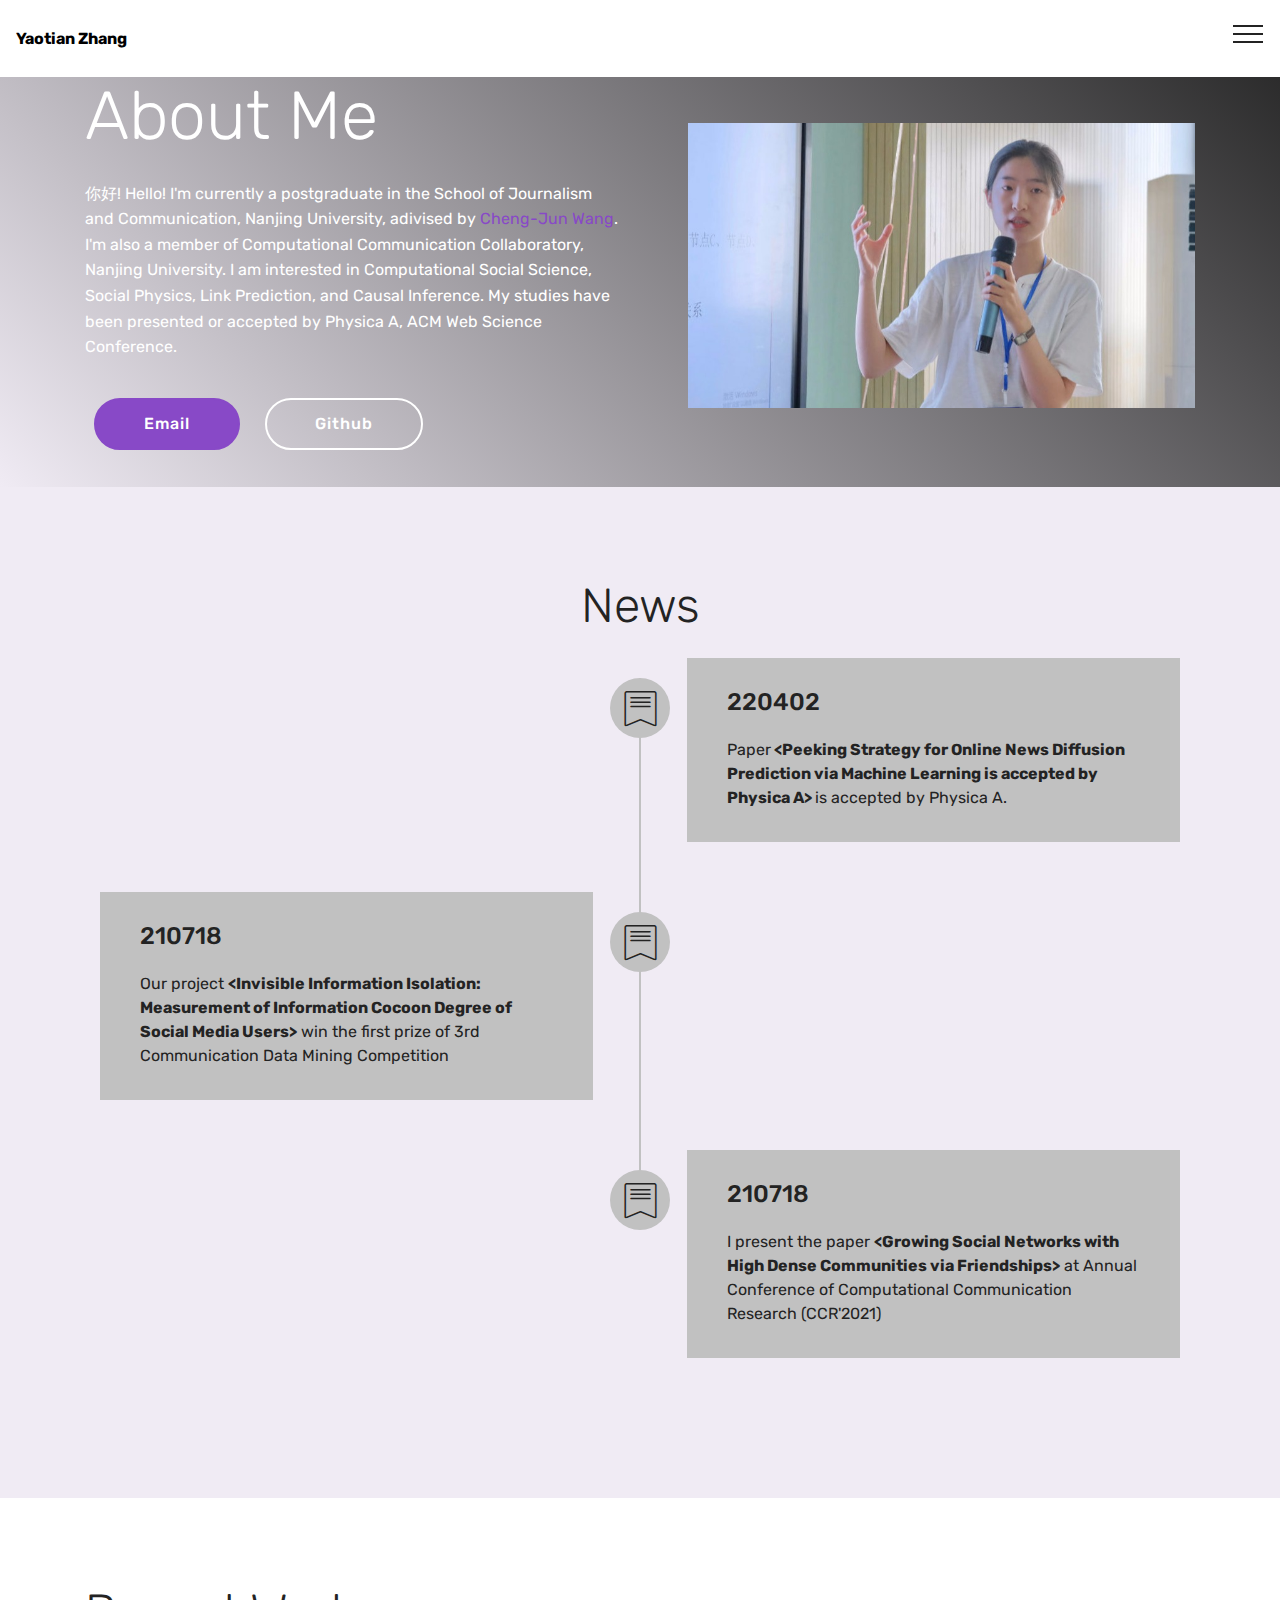
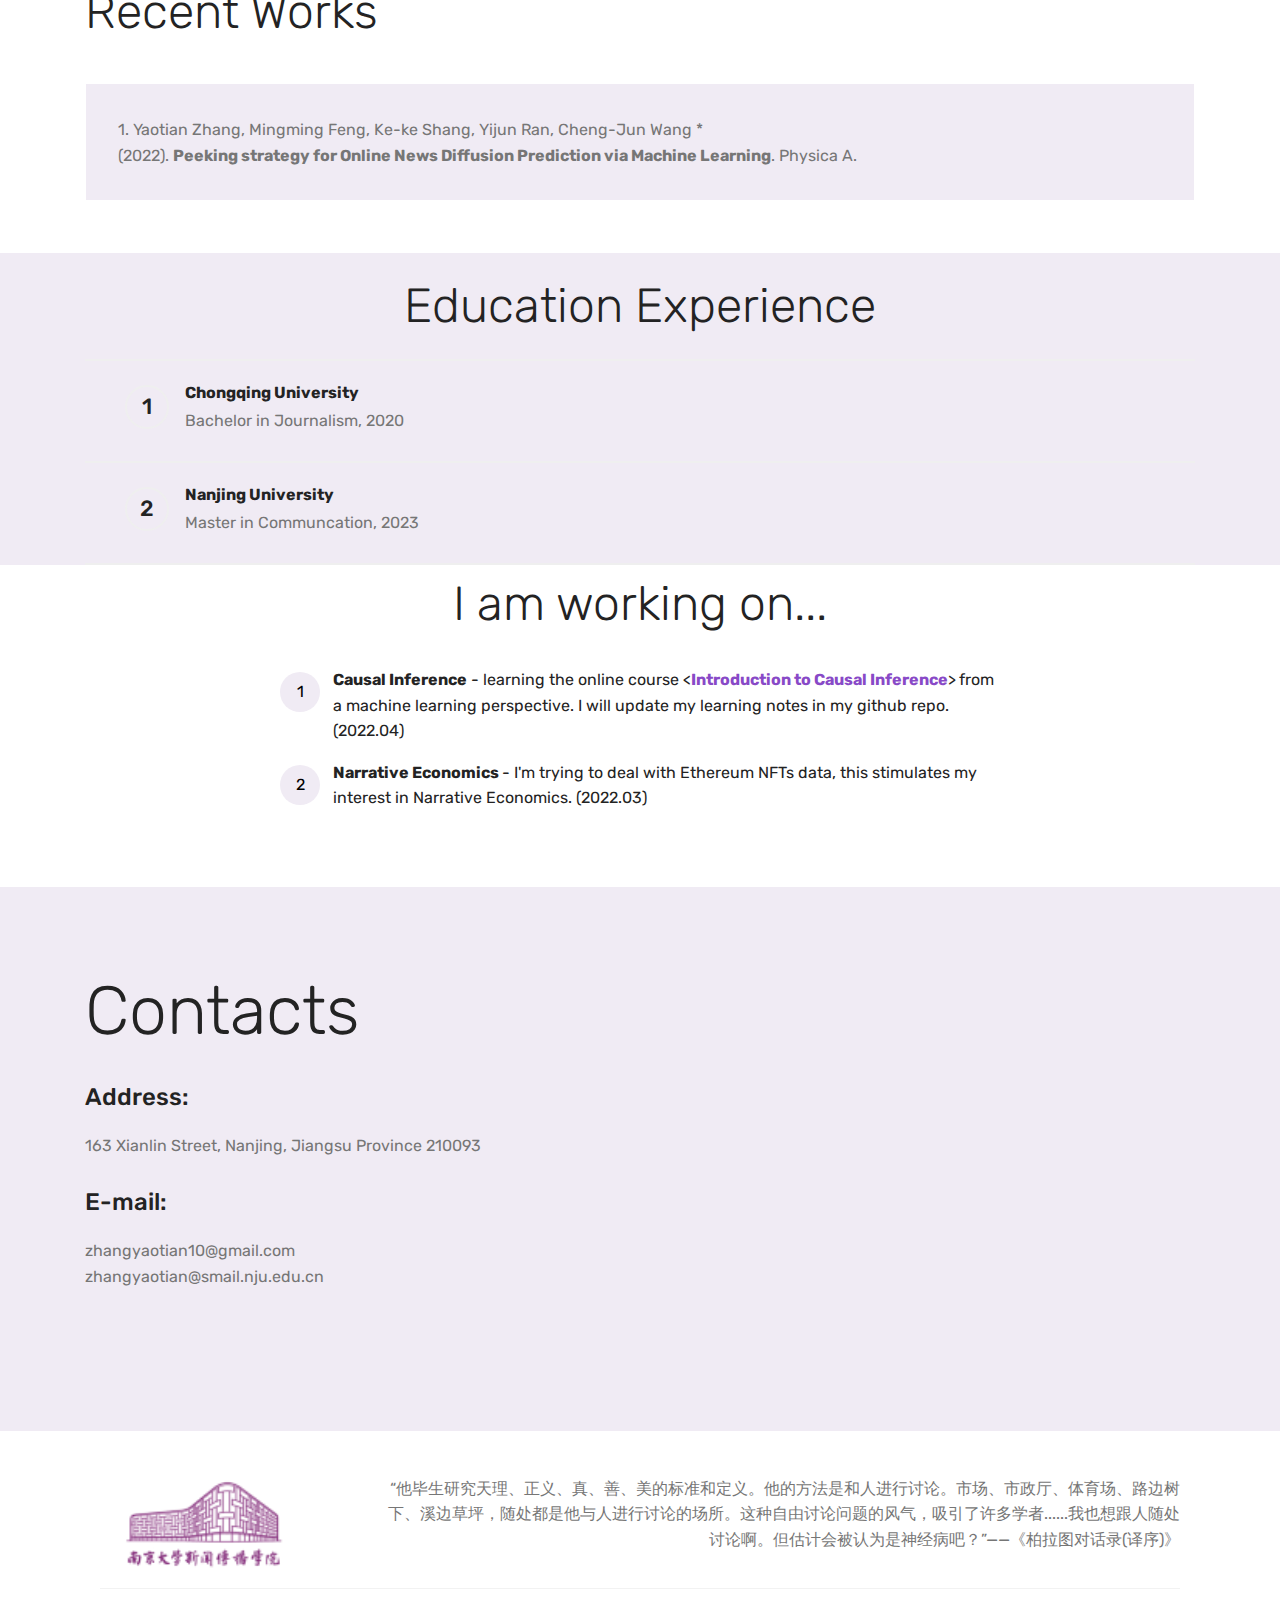
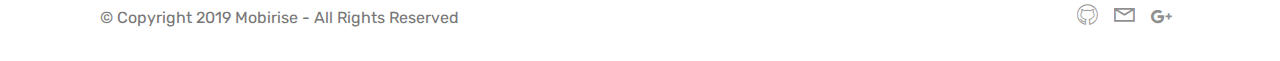
==== commit e41b9a64: "4th ver.🐯" ====
--- a/index.html
+++ b/index.html
@@ -71,7 +71,7 @@
                     About Me</h1>
                 
                 <div class="mbr-section-text mbr-white pb-3 ">
-                    <p class="mbr-text mbr-fonts-style display-7">你好! Hello! I'm currently an undergraduate in the School of Journalism and Communication, Nanjing University, adivised by <a href="https://chengjunwang.com/">Cheng-Jun Wang</a>. I'm also a member of Computational Communication Collaboratory, Nanjing University. I am interested in Computational Social Science, Social Physics, Link Prediction, and Causal Inference. My studies have been presented or accepted by Physica A, ACM Web Science Conference.</p>
+                    <p class="mbr-text mbr-fonts-style display-7">你好! Hello! I'm currently a postgraduate in the School of Journalism and Communication, Nanjing University, adivised by <a href="https://chengjunwang.com/">Cheng-Jun Wang</a>. I'm also a member of Computational Communication Collaboratory, Nanjing University. I am interested in Computational Social Science, Social Physics, Link Prediction, and Causal Inference. My studies have been presented or accepted by Physica A, ACM Web Science Conference.</p>
                 </div>
                 <div class="mbr-section-btn"><a class="btn btn-md btn-primary display-4" href="mailto:mg20110036@smail.nju.edu.cn">Email</a>
                     <a class="btn btn-md btn-white-outline display-4" href="https://github.com/yaotianzhang">Github<br></a></div>
@@ -333,7 +333,7 @@
         <div class="media-container-row">
             <div class="col-md-3">
                 <div class="media-wrap">
-                    <a href="https://mobirise.co/">
+                    <a href="https://jc.nju.edu.cn/main.htm" target="_blank">
                        <img src="assets/images/logo-288x62.png" alt="Mobirise" title="">
                     </a>
                 </div>
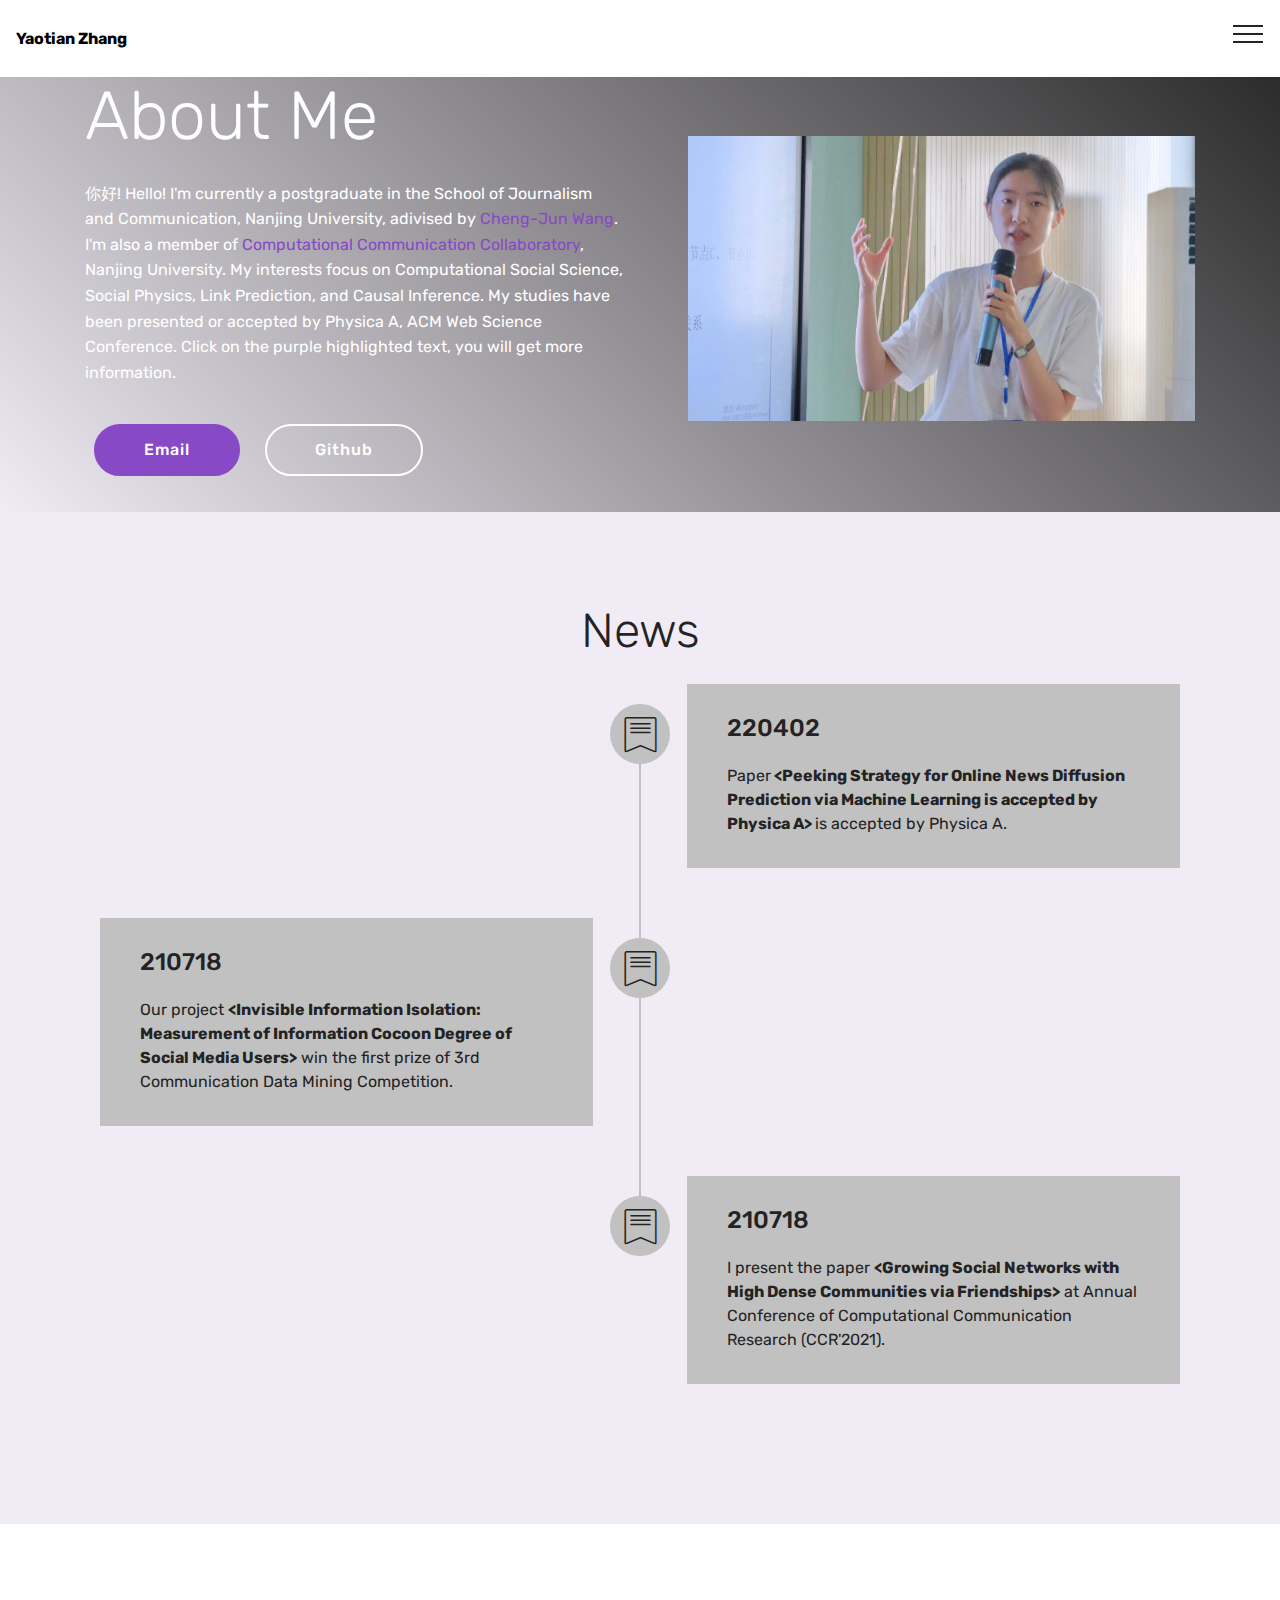
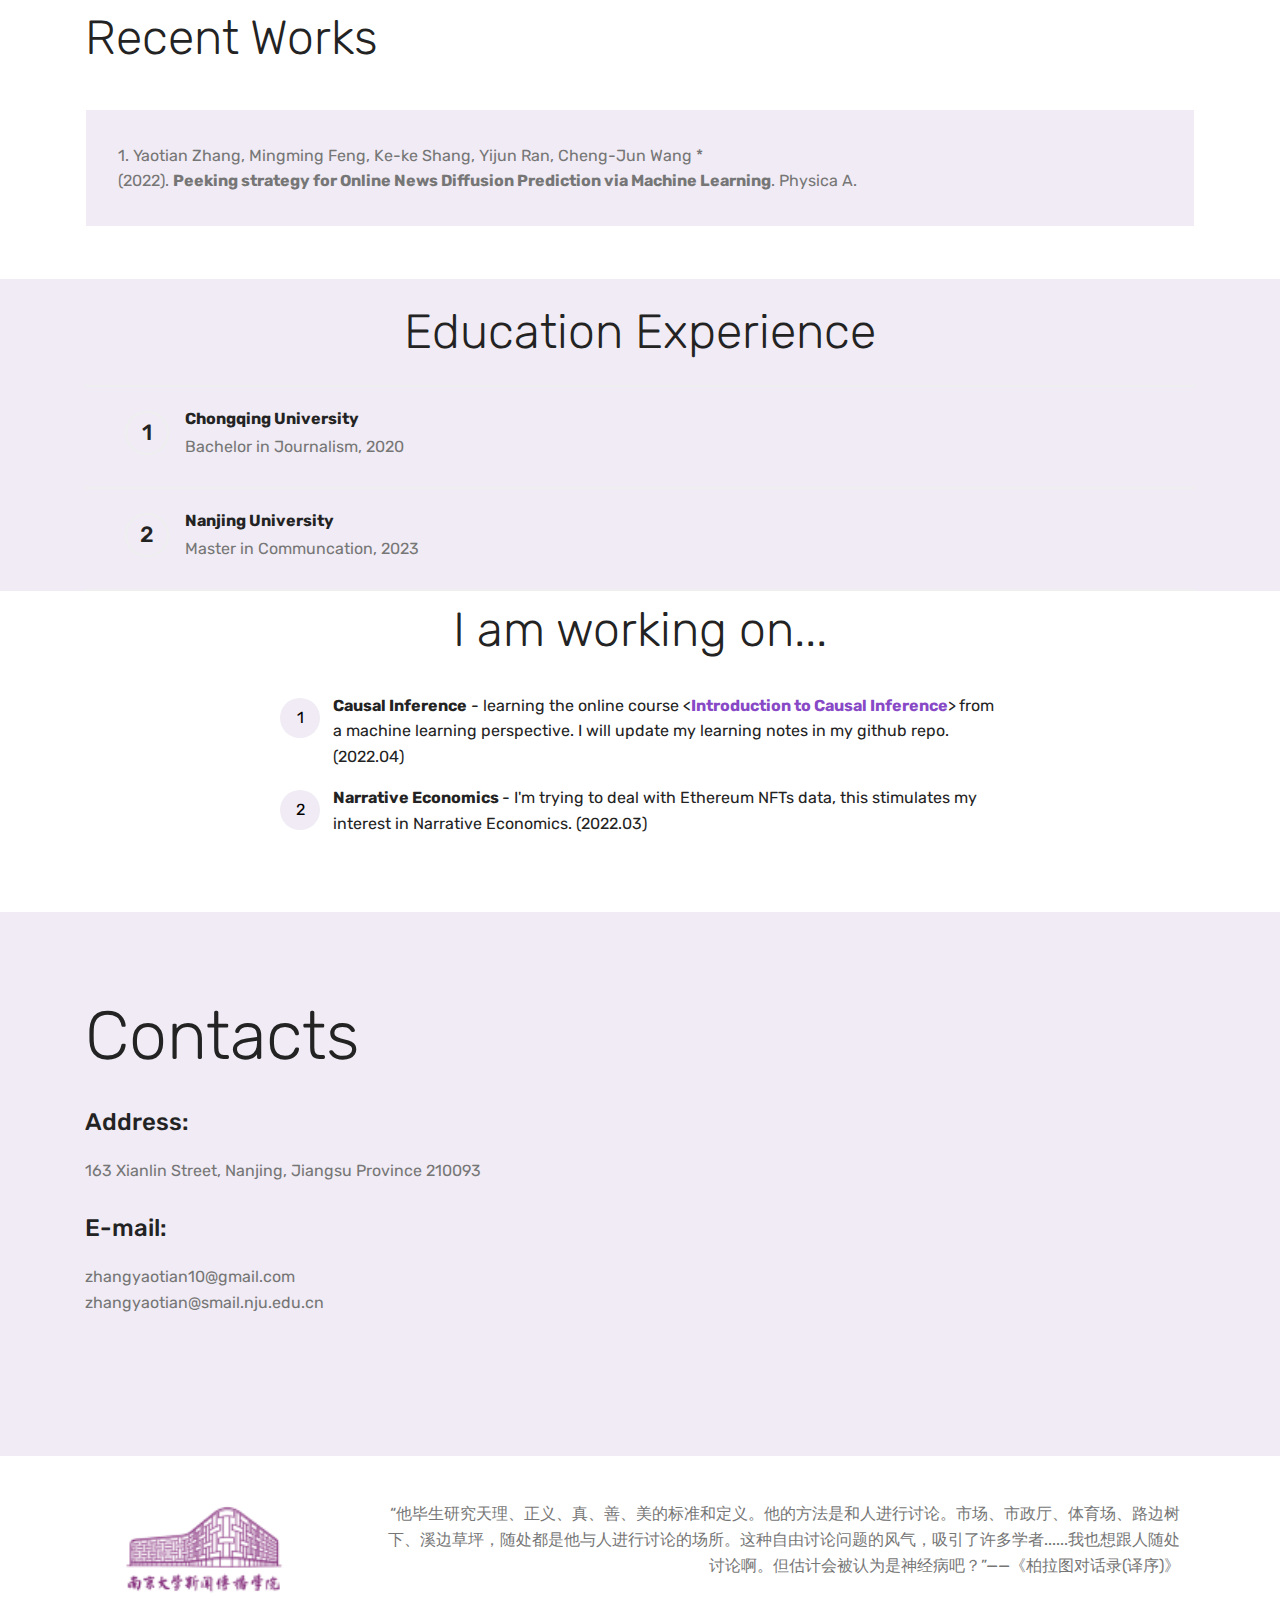
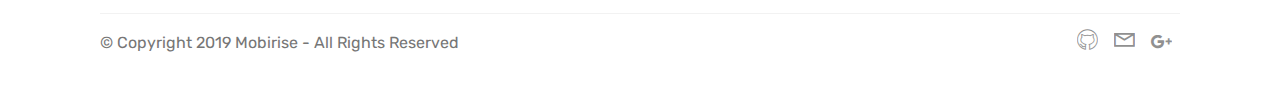
==== commit fc589e42: "4th ver.🐯" ====
--- a/index.html
+++ b/index.html
@@ -54,7 +54,7 @@
     </nav>
 </section>
 
-<section class="engine"><a href="https://mobirise.info/p">web templates free download</a></section><section class="header3 cid-sbbjoMLvgi" id="header3-9">
+<section class="engine"><a href="https://mobirise.info/d">site maker</a></section><section class="header3 cid-sbbjoMLvgi" id="header3-9">
 
     
 
@@ -71,7 +71,7 @@
                     About Me</h1>
                 
                 <div class="mbr-section-text mbr-white pb-3 ">
-                    <p class="mbr-text mbr-fonts-style display-7">你好! Hello! I'm currently a postgraduate in the School of Journalism and Communication, Nanjing University, adivised by <a href="https://chengjunwang.com/">Cheng-Jun Wang</a>. I'm also a member of Computational Communication Collaboratory, Nanjing University. I am interested in Computational Social Science, Social Physics, Link Prediction, and Causal Inference. My studies have been presented or accepted by Physica A, ACM Web Science Conference.</p>
+                    <p class="mbr-text mbr-fonts-style display-7">你好! Hello! I'm currently a postgraduate in the School of Journalism and Communication, Nanjing University, adivised by <a href="https://chengjunwang.com/">Cheng-Jun Wang</a>. I'm also a member of <a href="https://chengjun.github.io/socrateslab/">Computational Communication Collaboratory</a>, Nanjing University. My interests focus on Computational Social Science, Social Physics, Link Prediction, and Causal Inference. My studies have been presented or accepted by Physica A, ACM Web Science Conference.&nbsp;Click on the purple highlighted text, you will get more information.</p>
                 </div>
                 <div class="mbr-section-btn"><a class="btn btn-md btn-primary display-4" href="mailto:mg20110036@smail.nju.edu.cn">Email</a>
                     <a class="btn btn-md btn-white-outline display-4" href="https://github.com/yaotianzhang">Github<br></a></div>
@@ -116,7 +116,7 @@
                         <h4 class="mbr-timeline-title pb-3 mbr-fonts-style display-5">
                             210718</h4>
                         <p class="mbr-timeline-text mbr-fonts-style display-7">
-                            Our project <strong>&lt;Invisible Information Isolation: Measurement of Information Cocoon Degree of Social Media Users&gt;</strong> win the first prize of 3rd Communication Data Mining Competition&nbsp;</p>
+                            Our project <strong>&lt;Invisible Information Isolation: Measurement of Information Cocoon Degree of Social Media Users&gt;</strong> win the first prize of 3rd Communication Data Mining Competition.</p>
                     </div>
                 </div>
             </div>
@@ -128,7 +128,7 @@
                 <div class="col-xs-12 col-md-6 align-left">
                     <div class="timeline-text-content">
                         <h4 class="mbr-timeline-title pb-3 mbr-fonts-style display-5">210718</h4>      
-                        <p class="mbr-timeline-text mbr-fonts-style display-7">I present the paper <strong>&lt;Growing Social Networks with High Dense Communities via Friendships&gt;</strong>&nbsp;<growing social="" networks="" with="" high="" dense="" communities="" via="" friendships="">at Annual Conference of Computational Communication Research (CCR'2021)</growing></p>
+                        <p class="mbr-timeline-text mbr-fonts-style display-7">I present the paper <strong>&lt;Growing Social Networks with High Dense Communities via Friendships&gt;</strong>&nbsp;<growing social="" networks="" with="" high="" dense="" communities="" via="" friendships="">at Annual Conference of Computational Communication Research (CCR'2021).</growing></p>
                     </div>
                 </div>
             </div>
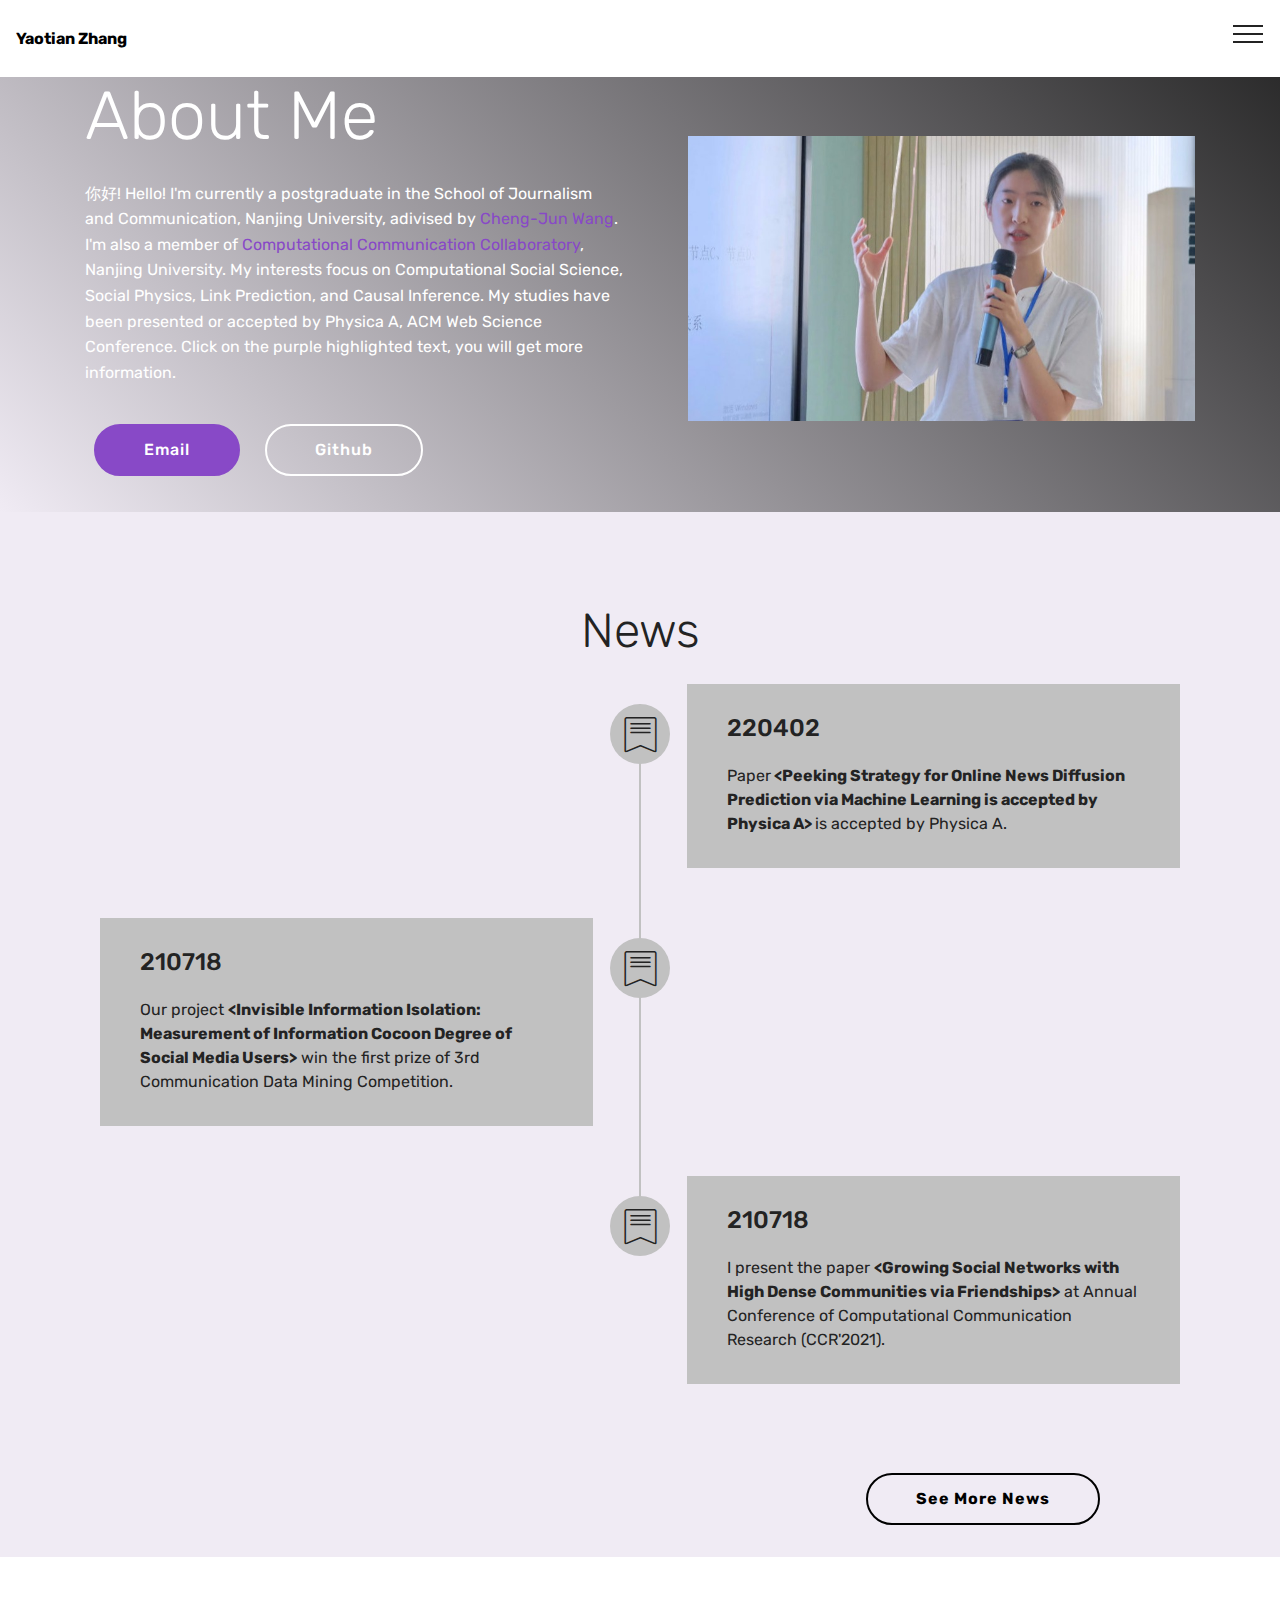
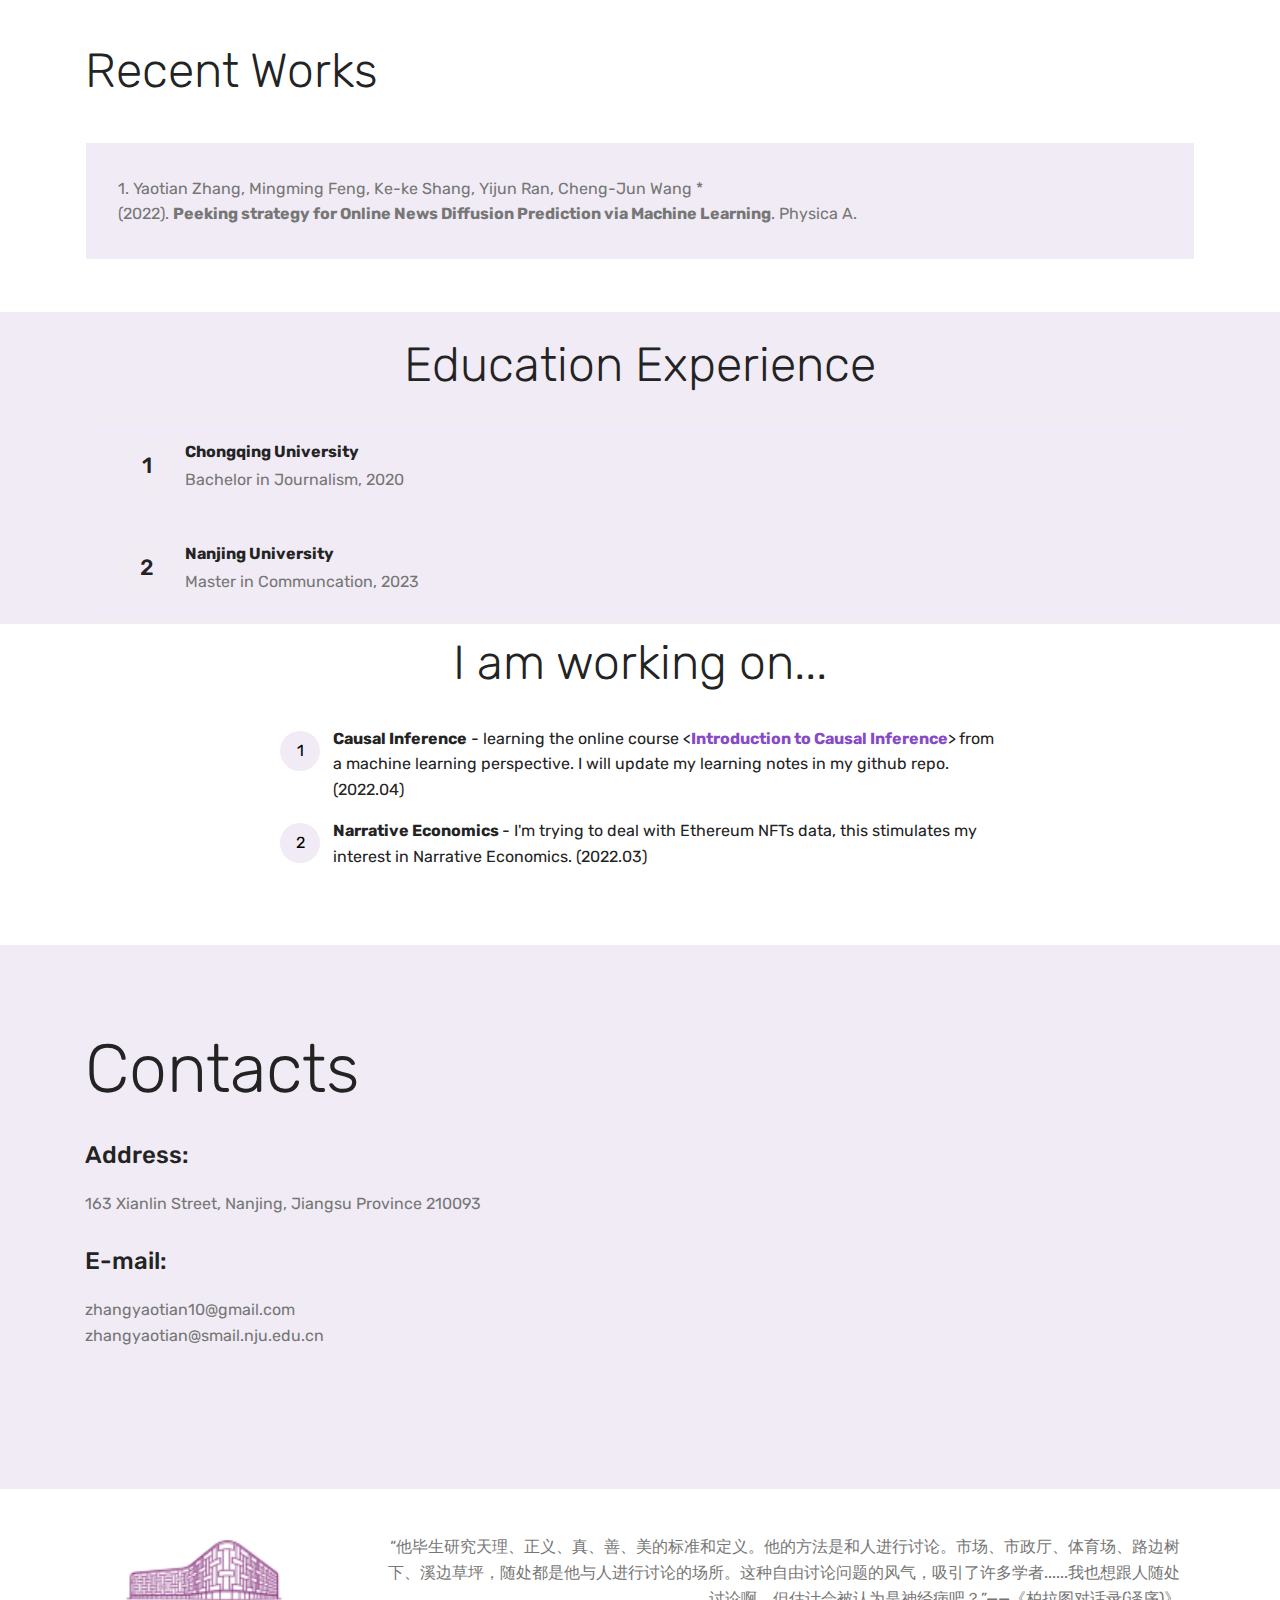
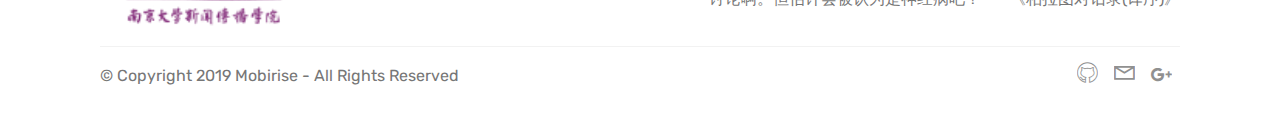
==== commit d84498e3: "4th ver.🐯" ====
--- a/index.html
+++ b/index.html
@@ -5,11 +5,15 @@
   <meta charset="UTF-8">
   <meta http-equiv="X-UA-Compatible" content="IE=edge">
   <meta name="generator" content="Mobirise v4.12.0, mobirise.com">
+  <meta name="twitter:card" content="summary_large_image"/>
+  <meta name="twitter:image:src" content="assets/images/index-meta.jpg">
+  <meta property="og:image" content="assets/images/index-meta.jpg">
+  <meta name="twitter:title" content="Yao-Tian Zhang">
   <meta name="viewport" content="width=device-width, initial-scale=1, minimum-scale=1">
-  <link rel="shortcut icon" href="assets/images/logo2.png" type="image/x-icon">
+  <link rel="shortcut icon" href="assets/images/128x128-2.png" type="image/x-icon">
   <meta name="description" content="">
   
-  <title>Home</title>
+  <title>Yao-Tian Zhang</title>
   <link rel="stylesheet" href="assets/web/assets/mobirise-icons2/mobirise2.css">
   <link rel="stylesheet" href="assets/web/assets/mobirise-icons/mobirise-icons.css">
   <link rel="stylesheet" href="assets/bootstrap/css/bootstrap.min.css">
@@ -41,7 +45,7 @@
         <div class="menu-logo">
             <div class="navbar-brand">
                 
-                <span class="navbar-caption-wrap"><a class="navbar-caption text-black display-4" href="https://mobirise.co">
+                <span class="navbar-caption-wrap"><a class="navbar-caption text-black display-4" href="#top">
                         Yaotian Zhang</a></span>
             </div>
         </div>
@@ -54,7 +58,7 @@
     </nav>
 </section>
 
-<section class="engine"><a href="https://mobirise.info/d">site maker</a></section><section class="header3 cid-sbbjoMLvgi" id="header3-9">
+<section class="engine"><a href="https://mobirise.info/g">how to build your own site for free</a></section><section class="header3 cid-sbbjoMLvgi" id="header3-9">
 
     
 
@@ -150,6 +154,24 @@
             
             <!--12-->
             
+        </div>
+    </div>
+</section>
+
+<section class="mbr-section info1 cid-t2Xf3GGycZ" id="info1-10">
+
+    
+
+    
+    <div class="container">
+        <div class="row justify-content-center content-row">
+            <div class="media-container-column title col-12 col-lg-7 col-md-6">
+                
+                
+            </div>
+            <div class="media-container-column col-12 col-lg-3 col-md-4">
+                <div class="mbr-section-btn align-right py-4"><a class="btn btn-black-outline display-4" href="page2.html"><strong>See More News</strong></a></div>
+            </div>
         </div>
     </div>
 </section>
--- a/assets/mobirise/css/mbr-additional.css
+++ b/assets/mobirise/css/mbr-additional.css
@@ -101,7 +101,7 @@
   background-color: #82786e !important;
 }
 .bg-warning {
-  background-color: #879a9f !important;
+  background-color: #cebfaf !important;
 }
 .bg-danger {
   background-color: #b1a374 !important;
@@ -188,8 +188,8 @@
 }
 .btn-warning,
 .btn-warning:active {
-  background-color: #879a9f !important;
-  border-color: #879a9f !important;
+  background-color: #cebfaf !important;
+  border-color: #cebfaf !important;
   color: #ffffff !important;
 }
 .btn-warning:hover,
@@ -197,14 +197,14 @@
 .btn-warning.focus,
 .btn-warning.active {
   color: #ffffff !important;
-  background-color: #617479 !important;
-  border-color: #617479 !important;
+  background-color: #b19980 !important;
+  border-color: #b19980 !important;
 }
 .btn-warning.disabled,
 .btn-warning:disabled {
   color: #ffffff !important;
-  background-color: #617479 !important;
-  border-color: #617479 !important;
+  background-color: #b19980 !important;
+  border-color: #b19980 !important;
 }
 .btn-danger,
 .btn-danger:active {
@@ -352,22 +352,22 @@
 .btn-warning-outline,
 .btn-warning-outline:active {
   background: none;
-  border-color: #55666b;
-  color: #55666b;
+  border-color: #a78c70;
+  color: #a78c70;
 }
 .btn-warning-outline:hover,
 .btn-warning-outline:focus,
 .btn-warning-outline.focus,
 .btn-warning-outline.active {
   color: #ffffff;
-  background-color: #879a9f;
-  border-color: #879a9f;
+  background-color: #cebfaf;
+  border-color: #cebfaf;
 }
 .btn-warning-outline.disabled,
 .btn-warning-outline:disabled {
   color: #ffffff !important;
-  background-color: #879a9f !important;
-  border-color: #879a9f !important;
+  background-color: #cebfaf !important;
+  border-color: #cebfaf !important;
 }
 .btn-danger-outline,
 .btn-danger-outline:active {
@@ -436,7 +436,7 @@
   color: #82786e !important;
 }
 .text-warning {
-  color: #879a9f !important;
+  color: #cebfaf !important;
 }
 .text-danger {
   color: #b1a374 !important;
@@ -465,7 +465,7 @@
 }
 a.text-warning:hover,
 a.text-warning:focus {
-  color: #55666b !important;
+  color: #a78c70 !important;
 }
 a.text-danger:hover,
 a.text-danger:focus {
@@ -486,7 +486,7 @@
   background-color: #82786e;
 }
 .alert-warning {
-  background-color: #879a9f;
+  background-color: #cebfaf;
 }
 .alert-danger {
   background-color: #b1a374;
@@ -535,7 +535,7 @@
 }
 .mbr-plan-header.bg-warning .mbr-plan-subtitle,
 .mbr-plan-header.bg-warning .mbr-plan-price-desc {
-  color: #ced6d8;
+  color: #ffffff;
 }
 .mbr-plan-header.bg-danger .mbr-plan-subtitle,
 .mbr-plan-header.bg-danger .mbr-plan-price-desc {
@@ -1141,7 +1141,7 @@
 }
 .cid-t2Tb5MCcW1 {
   padding-top: 90px;
-  padding-bottom: 90px;
+  padding-bottom: 15px;
   background-color: #f0ebf4;
 }
 .cid-t2Tb5MCcW1 .mbr-section-subtitle {
@@ -1229,6 +1229,17 @@
 .cid-t2Tb5MCcW1 .reverseTimeline {
   display: flex;
   flex-direction: column-reverse;
+}
+.cid-t2Xf3GGycZ {
+  padding-top: 0px;
+  padding-bottom: 0px;
+  background-color: #f0ebf4;
+}
+.cid-t2Xf3GGycZ .mbr-section-subtitle {
+  color: #767676;
+}
+.cid-t2Xf3GGycZ .btn {
+  margin: 0 0 .5rem 0;
 }
 .cid-t2TfhgJKYn {
   padding-top: 90px;
@@ -1492,3 +1503,420 @@
     justify-content: center;
   }
 }
+.cid-t2Xess0aay .navbar {
+  background: #ffffff;
+  transition: none;
+  min-height: 77px;
+  padding: .5rem 0;
+}
+.cid-t2Xess0aay .navbar-dropdown.bg-color.transparent.opened {
+  background: #ffffff;
+}
+.cid-t2Xess0aay a {
+  font-style: normal;
+}
+.cid-t2Xess0aay .nav-item span {
+  padding-right: 0.4em;
+  line-height: 0.5em;
+  vertical-align: text-bottom;
+  position: relative;
+  text-decoration: none;
+}
+.cid-t2Xess0aay .nav-item a {
+  display: -webkit-flex;
+  align-items: center;
+  justify-content: center;
+  padding: 0.7rem 0 !important;
+  margin: 0rem .65rem !important;
+  -webkit-align-items: center;
+  -webkit-justify-content: center;
+}
+.cid-t2Xess0aay .nav-item:focus,
+.cid-t2Xess0aay .nav-link:focus {
+  outline: none;
+}
+.cid-t2Xess0aay .btn {
+  padding: 0.4rem 1.5rem;
+  display: -webkit-inline-flex;
+  align-items: center;
+  -webkit-align-items: center;
+}
+.cid-t2Xess0aay .btn .mbr-iconfont {
+  font-size: 1.6rem;
+}
+.cid-t2Xess0aay .menu-logo {
+  margin-right: auto;
+}
+.cid-t2Xess0aay .menu-logo .navbar-brand {
+  display: flex;
+  margin-left: 5rem;
+  padding: 0;
+  transition: padding .2s;
+  min-height: 3.8rem;
+  -webkit-align-items: center;
+  align-items: center;
+}
+.cid-t2Xess0aay .menu-logo .navbar-brand .navbar-caption-wrap {
+  display: flex;
+  -webkit-align-items: center;
+  align-items: center;
+  word-break: break-word;
+  min-width: 7rem;
+  margin: .3rem 0;
+}
+.cid-t2Xess0aay .menu-logo .navbar-brand .navbar-caption-wrap .navbar-caption {
+  line-height: 1.2rem !important;
+  padding-right: 2rem;
+}
+.cid-t2Xess0aay .menu-logo .navbar-brand .navbar-logo {
+  font-size: 4rem;
+  transition: font-size 0.25s;
+}
+.cid-t2Xess0aay .menu-logo .navbar-brand .navbar-logo img {
+  display: flex;
+}
+.cid-t2Xess0aay .menu-logo .navbar-brand .navbar-logo .mbr-iconfont {
+  transition: font-size 0.25s;
+}
+.cid-t2Xess0aay .menu-logo .navbar-brand .navbar-logo a {
+  display: inline-flex;
+}
+.cid-t2Xess0aay .navbar-toggleable-sm .navbar-collapse {
+  justify-content: flex-end;
+  -webkit-justify-content: flex-end;
+  padding-right: 5rem;
+  width: auto;
+}
+.cid-t2Xess0aay .navbar-toggleable-sm .navbar-collapse .navbar-nav {
+  flex-wrap: wrap;
+  -webkit-flex-wrap: wrap;
+  padding-left: 0;
+}
+.cid-t2Xess0aay .navbar-toggleable-sm .navbar-collapse .navbar-nav .nav-item {
+  -webkit-align-self: center;
+  align-self: center;
+}
+.cid-t2Xess0aay .navbar-toggleable-sm .navbar-collapse .navbar-buttons {
+  padding-left: 0;
+  padding-bottom: 0;
+}
+.cid-t2Xess0aay .dropdown .dropdown-menu {
+  background: #ffffff;
+  display: none;
+  position: absolute;
+  min-width: 5rem;
+  padding-top: 1.4rem;
+  padding-bottom: 1.4rem;
+  text-align: left;
+}
+.cid-t2Xess0aay .dropdown .dropdown-menu .dropdown-item {
+  width: auto;
+  padding: 0.235em 1.5385em 0.235em 1.5385em !important;
+}
+.cid-t2Xess0aay .dropdown .dropdown-menu .dropdown-item::after {
+  right: 0.5rem;
+}
+.cid-t2Xess0aay .dropdown .dropdown-menu .dropdown-submenu {
+  margin: 0;
+}
+.cid-t2Xess0aay .dropdown.open > .dropdown-menu {
+  display: block;
+}
+.cid-t2Xess0aay .navbar-toggleable-sm.opened:after {
+  position: absolute;
+  width: 100vw;
+  height: 100vh;
+  content: '';
+  background-color: rgba(0, 0, 0, 0.1);
+  left: 0;
+  bottom: 0;
+  transform: translateY(100%);
+  -webkit-transform: translateY(100%);
+  z-index: 1000;
+}
+.cid-t2Xess0aay .navbar.navbar-short {
+  min-height: 60px;
+  transition: all .2s;
+}
+.cid-t2Xess0aay .navbar.navbar-short .navbar-toggler-right {
+  top: 20px;
+}
+.cid-t2Xess0aay .navbar.navbar-short .navbar-logo a {
+  font-size: 2.5rem !important;
+  line-height: 2.5rem;
+  transition: font-size 0.25s;
+}
+.cid-t2Xess0aay .navbar.navbar-short .navbar-logo a .mbr-iconfont {
+  font-size: 2.5rem !important;
+}
+.cid-t2Xess0aay .navbar.navbar-short .navbar-logo a img {
+  height: 3rem !important;
+}
+.cid-t2Xess0aay .navbar.navbar-short .navbar-brand {
+  min-height: 3rem;
+}
+.cid-t2Xess0aay button.navbar-toggler {
+  width: 31px;
+  height: 18px;
+  cursor: pointer;
+  transition: all .2s;
+  top: 1.5rem;
+  right: 1rem;
+}
+.cid-t2Xess0aay button.navbar-toggler:focus {
+  outline: none;
+}
+.cid-t2Xess0aay button.navbar-toggler .hamburger span {
+  position: absolute;
+  right: 0;
+  width: 30px;
+  height: 2px;
+  border-right: 5px;
+  background-color: #232323;
+}
+.cid-t2Xess0aay button.navbar-toggler .hamburger span:nth-child(1) {
+  top: 0;
+  transition: all .2s;
+}
+.cid-t2Xess0aay button.navbar-toggler .hamburger span:nth-child(2) {
+  top: 8px;
+  transition: all .15s;
+}
+.cid-t2Xess0aay button.navbar-toggler .hamburger span:nth-child(3) {
+  top: 8px;
+  transition: all .15s;
+}
+.cid-t2Xess0aay button.navbar-toggler .hamburger span:nth-child(4) {
+  top: 16px;
+  transition: all .2s;
+}
+.cid-t2Xess0aay nav.opened .hamburger span:nth-child(1) {
+  top: 8px;
+  width: 0;
+  opacity: 0;
+  right: 50%;
+  transition: all .2s;
+}
+.cid-t2Xess0aay nav.opened .hamburger span:nth-child(2) {
+  -webkit-transform: rotate(45deg);
+  transform: rotate(45deg);
+  transition: all .25s;
+}
+.cid-t2Xess0aay nav.opened .hamburger span:nth-child(3) {
+  -webkit-transform: rotate(-45deg);
+  transform: rotate(-45deg);
+  transition: all .25s;
+}
+.cid-t2Xess0aay nav.opened .hamburger span:nth-child(4) {
+  top: 8px;
+  width: 0;
+  opacity: 0;
+  right: 50%;
+  transition: all .2s;
+}
+.cid-t2Xess0aay .collapsed.navbar-expand {
+  flex-direction: column;
+  -webkit-flex-direction: column;
+}
+.cid-t2Xess0aay .collapsed .btn {
+  display: -webkit-flex;
+}
+.cid-t2Xess0aay .collapsed .navbar-collapse {
+  display: none !important;
+  padding-right: 0 !important;
+}
+.cid-t2Xess0aay .collapsed .navbar-collapse.collapsing,
+.cid-t2Xess0aay .collapsed .navbar-collapse.show {
+  display: block !important;
+}
+.cid-t2Xess0aay .collapsed .navbar-collapse.collapsing .navbar-nav,
+.cid-t2Xess0aay .collapsed .navbar-collapse.show .navbar-nav {
+  display: block;
+  text-align: center;
+}
+.cid-t2Xess0aay .collapsed .navbar-collapse.collapsing .navbar-nav .nav-item,
+.cid-t2Xess0aay .collapsed .navbar-collapse.show .navbar-nav .nav-item {
+  clear: both;
+}
+.cid-t2Xess0aay .collapsed .navbar-collapse.collapsing .navbar-nav .nav-item:last-child,
+.cid-t2Xess0aay .collapsed .navbar-collapse.show .navbar-nav .nav-item:last-child {
+  margin-bottom: 1rem;
+}
+.cid-t2Xess0aay .collapsed .navbar-collapse.collapsing .navbar-buttons,
+.cid-t2Xess0aay .collapsed .navbar-collapse.show .navbar-buttons {
+  text-align: center;
+}
+.cid-t2Xess0aay .collapsed .navbar-collapse.collapsing .navbar-buttons:last-child,
+.cid-t2Xess0aay .collapsed .navbar-collapse.show .navbar-buttons:last-child {
+  margin-bottom: 1rem;
+}
+.cid-t2Xess0aay .collapsed button.navbar-toggler {
+  display: block;
+}
+.cid-t2Xess0aay .collapsed .navbar-brand {
+  margin-left: 1rem !important;
+}
+.cid-t2Xess0aay .collapsed .navbar-toggleable-sm {
+  flex-direction: column;
+  -webkit-flex-direction: column;
+}
+.cid-t2Xess0aay .collapsed .dropdown .dropdown-menu {
+  width: 100%;
+  text-align: center;
+  position: relative;
+  opacity: 0;
+  overflow: hidden;
+  display: block;
+  height: 0;
+  visibility: hidden;
+  padding: 0;
+  transition-duration: .5s;
+  transition-property: opacity,padding,height;
+}
+.cid-t2Xess0aay .collapsed .dropdown.open > .dropdown-menu {
+  position: relative;
+  opacity: 1;
+  height: auto;
+  padding: 1.4rem 0;
+  visibility: visible;
+}
+.cid-t2Xess0aay .collapsed .dropdown .dropdown-submenu {
+  left: 0;
+  text-align: center;
+  width: 100%;
+}
+.cid-t2Xess0aay .collapsed .dropdown .dropdown-toggle[data-toggle="dropdown-submenu"]::after {
+  margin-top: 0;
+  position: inherit;
+  right: 0;
+  top: 50%;
+  display: inline-block;
+  width: 0;
+  height: 0;
+  margin-left: .3em;
+  vertical-align: middle;
+  content: "";
+  border-top: .30em solid;
+  border-right: .30em solid transparent;
+  border-left: .30em solid transparent;
+}
+@media (max-width: 1023px) {
+  .cid-t2Xess0aay.navbar-expand {
+    flex-direction: column;
+    -webkit-flex-direction: column;
+  }
+  .cid-t2Xess0aay img {
+    height: 3.8rem !important;
+  }
+  .cid-t2Xess0aay .btn {
+    display: -webkit-flex;
+  }
+  .cid-t2Xess0aay button.navbar-toggler {
+    display: block;
+  }
+  .cid-t2Xess0aay .navbar-brand {
+    margin-left: 1rem !important;
+  }
+  .cid-t2Xess0aay .navbar-toggleable-sm {
+    flex-direction: column;
+    -webkit-flex-direction: column;
+  }
+  .cid-t2Xess0aay .navbar-collapse {
+    display: none !important;
+    padding-right: 0 !important;
+  }
+  .cid-t2Xess0aay .navbar-collapse.collapsing,
+  .cid-t2Xess0aay .navbar-collapse.show {
+    display: block !important;
+  }
+  .cid-t2Xess0aay .navbar-collapse.collapsing .navbar-nav,
+  .cid-t2Xess0aay .navbar-collapse.show .navbar-nav {
+    display: block;
+    text-align: center;
+  }
+  .cid-t2Xess0aay .navbar-collapse.collapsing .navbar-nav .nav-item,
+  .cid-t2Xess0aay .navbar-collapse.show .navbar-nav .nav-item {
+    clear: both;
+  }
+  .cid-t2Xess0aay .navbar-collapse.collapsing .navbar-nav .nav-item:last-child,
+  .cid-t2Xess0aay .navbar-collapse.show .navbar-nav .nav-item:last-child {
+    margin-bottom: 1rem;
+  }
+  .cid-t2Xess0aay .navbar-collapse.collapsing .navbar-buttons,
+  .cid-t2Xess0aay .navbar-collapse.show .navbar-buttons {
+    text-align: center;
+  }
+  .cid-t2Xess0aay .navbar-collapse.collapsing .navbar-buttons:last-child,
+  .cid-t2Xess0aay .navbar-collapse.show .navbar-buttons:last-child {
+    margin-bottom: 1rem;
+  }
+  .cid-t2Xess0aay .dropdown .dropdown-menu {
+    width: 100%;
+    text-align: center;
+    position: relative;
+    opacity: 0;
+    overflow: hidden;
+    display: block;
+    height: 0;
+    visibility: hidden;
+    padding: 0;
+    transition-duration: .5s;
+    transition-property: opacity,padding,height;
+  }
+  .cid-t2Xess0aay .dropdown.open > .dropdown-menu {
+    position: relative;
+    opacity: 1;
+    height: auto;
+    padding: 1.4rem 0;
+    visibility: visible;
+  }
+  .cid-t2Xess0aay .dropdown .dropdown-submenu {
+    left: 0;
+    text-align: center;
+    width: 100%;
+  }
+  .cid-t2Xess0aay .dropdown .dropdown-toggle[data-toggle="dropdown-submenu"]::after {
+    margin-top: 0;
+    position: inherit;
+    right: 0;
+    top: 50%;
+    display: inline-block;
+    width: 0;
+    height: 0;
+    margin-left: .3em;
+    vertical-align: middle;
+    content: "";
+    border-top: .30em solid;
+    border-right: .30em solid transparent;
+    border-left: .30em solid transparent;
+  }
+}
+@media (min-width: 767px) {
+  .cid-t2Xess0aay .menu-logo {
+    flex-shrink: 0;
+    -webkit-flex-shrink: 0;
+  }
+}
+.cid-t2Xess0aay .navbar-collapse {
+  flex-basis: auto;
+  -webkit-flex-basis: auto;
+}
+.cid-t2Xess0aay .nav-link:hover,
+.cid-t2Xess0aay .dropdown-item:hover {
+  color: #232323 !important;
+}
+.cid-t2XessnvZI {
+  padding-top: 105px;
+  padding-bottom: 60px;
+  background-color: #f0ebf4;
+}
+.cid-t2XessnvZI .mbr-text,
+.cid-t2XessnvZI blockquote {
+  color: #767676;
+}
+.cid-t2XessnvZI DIV {
+  text-align: right;
+}
+.cid-t2XessnvZI P {
+  text-align: left;
+}
--- a/assets/mobirise/css/mbr-additional.css
+++ b/assets/mobirise/css/mbr-additional.css
@@ -101,7 +101,7 @@
   background-color: #82786e !important;
 }
 .bg-warning {
-  background-color: #879a9f !important;
+  background-color: #cebfaf !important;
 }
 .bg-danger {
   background-color: #b1a374 !important;
@@ -188,8 +188,8 @@
 }
 .btn-warning,
 .btn-warning:active {
-  background-color: #879a9f !important;
-  border-color: #879a9f !important;
+  background-color: #cebfaf !important;
+  border-color: #cebfaf !important;
   color: #ffffff !important;
 }
 .btn-warning:hover,
@@ -197,14 +197,14 @@
 .btn-warning.focus,
 .btn-warning.active {
   color: #ffffff !important;
-  background-color: #617479 !important;
-  border-color: #617479 !important;
+  background-color: #b19980 !important;
+  border-color: #b19980 !important;
 }
 .btn-warning.disabled,
 .btn-warning:disabled {
   color: #ffffff !important;
-  background-color: #617479 !important;
-  border-color: #617479 !important;
+  background-color: #b19980 !important;
+  border-color: #b19980 !important;
 }
 .btn-danger,
 .btn-danger:active {
@@ -352,22 +352,22 @@
 .btn-warning-outline,
 .btn-warning-outline:active {
   background: none;
-  border-color: #55666b;
-  color: #55666b;
+  border-color: #a78c70;
+  color: #a78c70;
 }
 .btn-warning-outline:hover,
 .btn-warning-outline:focus,
 .btn-warning-outline.focus,
 .btn-warning-outline.active {
   color: #ffffff;
-  background-color: #879a9f;
-  border-color: #879a9f;
+  background-color: #cebfaf;
+  border-color: #cebfaf;
 }
 .btn-warning-outline.disabled,
 .btn-warning-outline:disabled {
   color: #ffffff !important;
-  background-color: #879a9f !important;
-  border-color: #879a9f !important;
+  background-color: #cebfaf !important;
+  border-color: #cebfaf !important;
 }
 .btn-danger-outline,
 .btn-danger-outline:active {
@@ -436,7 +436,7 @@
   color: #82786e !important;
 }
 .text-warning {
-  color: #879a9f !important;
+  color: #cebfaf !important;
 }
 .text-danger {
   color: #b1a374 !important;
@@ -465,7 +465,7 @@
 }
 a.text-warning:hover,
 a.text-warning:focus {
-  color: #55666b !important;
+  color: #a78c70 !important;
 }
 a.text-danger:hover,
 a.text-danger:focus {
@@ -486,7 +486,7 @@
   background-color: #82786e;
 }
 .alert-warning {
-  background-color: #879a9f;
+  background-color: #cebfaf;
 }
 .alert-danger {
   background-color: #b1a374;
@@ -535,7 +535,7 @@
 }
 .mbr-plan-header.bg-warning .mbr-plan-subtitle,
 .mbr-plan-header.bg-warning .mbr-plan-price-desc {
-  color: #ced6d8;
+  color: #ffffff;
 }
 .mbr-plan-header.bg-danger .mbr-plan-subtitle,
 .mbr-plan-header.bg-danger .mbr-plan-price-desc {
@@ -1141,7 +1141,7 @@
 }
 .cid-t2Tb5MCcW1 {
   padding-top: 90px;
-  padding-bottom: 90px;
+  padding-bottom: 15px;
   background-color: #f0ebf4;
 }
 .cid-t2Tb5MCcW1 .mbr-section-subtitle {
@@ -1229,6 +1229,17 @@
 .cid-t2Tb5MCcW1 .reverseTimeline {
   display: flex;
   flex-direction: column-reverse;
+}
+.cid-t2Xf3GGycZ {
+  padding-top: 0px;
+  padding-bottom: 0px;
+  background-color: #f0ebf4;
+}
+.cid-t2Xf3GGycZ .mbr-section-subtitle {
+  color: #767676;
+}
+.cid-t2Xf3GGycZ .btn {
+  margin: 0 0 .5rem 0;
 }
 .cid-t2TfhgJKYn {
   padding-top: 90px;
@@ -1492,3 +1503,420 @@
     justify-content: center;
   }
 }
+.cid-t2Xess0aay .navbar {
+  background: #ffffff;
+  transition: none;
+  min-height: 77px;
+  padding: .5rem 0;
+}
+.cid-t2Xess0aay .navbar-dropdown.bg-color.transparent.opened {
+  background: #ffffff;
+}
+.cid-t2Xess0aay a {
+  font-style: normal;
+}
+.cid-t2Xess0aay .nav-item span {
+  padding-right: 0.4em;
+  line-height: 0.5em;
+  vertical-align: text-bottom;
+  position: relative;
+  text-decoration: none;
+}
+.cid-t2Xess0aay .nav-item a {
+  display: -webkit-flex;
+  align-items: center;
+  justify-content: center;
+  padding: 0.7rem 0 !important;
+  margin: 0rem .65rem !important;
+  -webkit-align-items: center;
+  -webkit-justify-content: center;
+}
+.cid-t2Xess0aay .nav-item:focus,
+.cid-t2Xess0aay .nav-link:focus {
+  outline: none;
+}
+.cid-t2Xess0aay .btn {
+  padding: 0.4rem 1.5rem;
+  display: -webkit-inline-flex;
+  align-items: center;
+  -webkit-align-items: center;
+}
+.cid-t2Xess0aay .btn .mbr-iconfont {
+  font-size: 1.6rem;
+}
+.cid-t2Xess0aay .menu-logo {
+  margin-right: auto;
+}
+.cid-t2Xess0aay .menu-logo .navbar-brand {
+  display: flex;
+  margin-left: 5rem;
+  padding: 0;
+  transition: padding .2s;
+  min-height: 3.8rem;
+  -webkit-align-items: center;
+  align-items: center;
+}
+.cid-t2Xess0aay .menu-logo .navbar-brand .navbar-caption-wrap {
+  display: flex;
+  -webkit-align-items: center;
+  align-items: center;
+  word-break: break-word;
+  min-width: 7rem;
+  margin: .3rem 0;
+}
+.cid-t2Xess0aay .menu-logo .navbar-brand .navbar-caption-wrap .navbar-caption {
+  line-height: 1.2rem !important;
+  padding-right: 2rem;
+}
+.cid-t2Xess0aay .menu-logo .navbar-brand .navbar-logo {
+  font-size: 4rem;
+  transition: font-size 0.25s;
+}
+.cid-t2Xess0aay .menu-logo .navbar-brand .navbar-logo img {
+  display: flex;
+}
+.cid-t2Xess0aay .menu-logo .navbar-brand .navbar-logo .mbr-iconfont {
+  transition: font-size 0.25s;
+}
+.cid-t2Xess0aay .menu-logo .navbar-brand .navbar-logo a {
+  display: inline-flex;
+}
+.cid-t2Xess0aay .navbar-toggleable-sm .navbar-collapse {
+  justify-content: flex-end;
+  -webkit-justify-content: flex-end;
+  padding-right: 5rem;
+  width: auto;
+}
+.cid-t2Xess0aay .navbar-toggleable-sm .navbar-collapse .navbar-nav {
+  flex-wrap: wrap;
+  -webkit-flex-wrap: wrap;
+  padding-left: 0;
+}
+.cid-t2Xess0aay .navbar-toggleable-sm .navbar-collapse .navbar-nav .nav-item {
+  -webkit-align-self: center;
+  align-self: center;
+}
+.cid-t2Xess0aay .navbar-toggleable-sm .navbar-collapse .navbar-buttons {
+  padding-left: 0;
+  padding-bottom: 0;
+}
+.cid-t2Xess0aay .dropdown .dropdown-menu {
+  background: #ffffff;
+  display: none;
+  position: absolute;
+  min-width: 5rem;
+  padding-top: 1.4rem;
+  padding-bottom: 1.4rem;
+  text-align: left;
+}
+.cid-t2Xess0aay .dropdown .dropdown-menu .dropdown-item {
+  width: auto;
+  padding: 0.235em 1.5385em 0.235em 1.5385em !important;
+}
+.cid-t2Xess0aay .dropdown .dropdown-menu .dropdown-item::after {
+  right: 0.5rem;
+}
+.cid-t2Xess0aay .dropdown .dropdown-menu .dropdown-submenu {
+  margin: 0;
+}
+.cid-t2Xess0aay .dropdown.open > .dropdown-menu {
+  display: block;
+}
+.cid-t2Xess0aay .navbar-toggleable-sm.opened:after {
+  position: absolute;
+  width: 100vw;
+  height: 100vh;
+  content: '';
+  background-color: rgba(0, 0, 0, 0.1);
+  left: 0;
+  bottom: 0;
+  transform: translateY(100%);
+  -webkit-transform: translateY(100%);
+  z-index: 1000;
+}
+.cid-t2Xess0aay .navbar.navbar-short {
+  min-height: 60px;
+  transition: all .2s;
+}
+.cid-t2Xess0aay .navbar.navbar-short .navbar-toggler-right {
+  top: 20px;
+}
+.cid-t2Xess0aay .navbar.navbar-short .navbar-logo a {
+  font-size: 2.5rem !important;
+  line-height: 2.5rem;
+  transition: font-size 0.25s;
+}
+.cid-t2Xess0aay .navbar.navbar-short .navbar-logo a .mbr-iconfont {
+  font-size: 2.5rem !important;
+}
+.cid-t2Xess0aay .navbar.navbar-short .navbar-logo a img {
+  height: 3rem !important;
+}
+.cid-t2Xess0aay .navbar.navbar-short .navbar-brand {
+  min-height: 3rem;
+}
+.cid-t2Xess0aay button.navbar-toggler {
+  width: 31px;
+  height: 18px;
+  cursor: pointer;
+  transition: all .2s;
+  top: 1.5rem;
+  right: 1rem;
+}
+.cid-t2Xess0aay button.navbar-toggler:focus {
+  outline: none;
+}
+.cid-t2Xess0aay button.navbar-toggler .hamburger span {
+  position: absolute;
+  right: 0;
+  width: 30px;
+  height: 2px;
+  border-right: 5px;
+  background-color: #232323;
+}
+.cid-t2Xess0aay button.navbar-toggler .hamburger span:nth-child(1) {
+  top: 0;
+  transition: all .2s;
+}
+.cid-t2Xess0aay button.navbar-toggler .hamburger span:nth-child(2) {
+  top: 8px;
+  transition: all .15s;
+}
+.cid-t2Xess0aay button.navbar-toggler .hamburger span:nth-child(3) {
+  top: 8px;
+  transition: all .15s;
+}
+.cid-t2Xess0aay button.navbar-toggler .hamburger span:nth-child(4) {
+  top: 16px;
+  transition: all .2s;
+}
+.cid-t2Xess0aay nav.opened .hamburger span:nth-child(1) {
+  top: 8px;
+  width: 0;
+  opacity: 0;
+  right: 50%;
+  transition: all .2s;
+}
+.cid-t2Xess0aay nav.opened .hamburger span:nth-child(2) {
+  -webkit-transform: rotate(45deg);
+  transform: rotate(45deg);
+  transition: all .25s;
+}
+.cid-t2Xess0aay nav.opened .hamburger span:nth-child(3) {
+  -webkit-transform: rotate(-45deg);
+  transform: rotate(-45deg);
+  transition: all .25s;
+}
+.cid-t2Xess0aay nav.opened .hamburger span:nth-child(4) {
+  top: 8px;
+  width: 0;
+  opacity: 0;
+  right: 50%;
+  transition: all .2s;
+}
+.cid-t2Xess0aay .collapsed.navbar-expand {
+  flex-direction: column;
+  -webkit-flex-direction: column;
+}
+.cid-t2Xess0aay .collapsed .btn {
+  display: -webkit-flex;
+}
+.cid-t2Xess0aay .collapsed .navbar-collapse {
+  display: none !important;
+  padding-right: 0 !important;
+}
+.cid-t2Xess0aay .collapsed .navbar-collapse.collapsing,
+.cid-t2Xess0aay .collapsed .navbar-collapse.show {
+  display: block !important;
+}
+.cid-t2Xess0aay .collapsed .navbar-collapse.collapsing .navbar-nav,
+.cid-t2Xess0aay .collapsed .navbar-collapse.show .navbar-nav {
+  display: block;
+  text-align: center;
+}
+.cid-t2Xess0aay .collapsed .navbar-collapse.collapsing .navbar-nav .nav-item,
+.cid-t2Xess0aay .collapsed .navbar-collapse.show .navbar-nav .nav-item {
+  clear: both;
+}
+.cid-t2Xess0aay .collapsed .navbar-collapse.collapsing .navbar-nav .nav-item:last-child,
+.cid-t2Xess0aay .collapsed .navbar-collapse.show .navbar-nav .nav-item:last-child {
+  margin-bottom: 1rem;
+}
+.cid-t2Xess0aay .collapsed .navbar-collapse.collapsing .navbar-buttons,
+.cid-t2Xess0aay .collapsed .navbar-collapse.show .navbar-buttons {
+  text-align: center;
+}
+.cid-t2Xess0aay .collapsed .navbar-collapse.collapsing .navbar-buttons:last-child,
+.cid-t2Xess0aay .collapsed .navbar-collapse.show .navbar-buttons:last-child {
+  margin-bottom: 1rem;
+}
+.cid-t2Xess0aay .collapsed button.navbar-toggler {
+  display: block;
+}
+.cid-t2Xess0aay .collapsed .navbar-brand {
+  margin-left: 1rem !important;
+}
+.cid-t2Xess0aay .collapsed .navbar-toggleable-sm {
+  flex-direction: column;
+  -webkit-flex-direction: column;
+}
+.cid-t2Xess0aay .collapsed .dropdown .dropdown-menu {
+  width: 100%;
+  text-align: center;
+  position: relative;
+  opacity: 0;
+  overflow: hidden;
+  display: block;
+  height: 0;
+  visibility: hidden;
+  padding: 0;
+  transition-duration: .5s;
+  transition-property: opacity,padding,height;
+}
+.cid-t2Xess0aay .collapsed .dropdown.open > .dropdown-menu {
+  position: relative;
+  opacity: 1;
+  height: auto;
+  padding: 1.4rem 0;
+  visibility: visible;
+}
+.cid-t2Xess0aay .collapsed .dropdown .dropdown-submenu {
+  left: 0;
+  text-align: center;
+  width: 100%;
+}
+.cid-t2Xess0aay .collapsed .dropdown .dropdown-toggle[data-toggle="dropdown-submenu"]::after {
+  margin-top: 0;
+  position: inherit;
+  right: 0;
+  top: 50%;
+  display: inline-block;
+  width: 0;
+  height: 0;
+  margin-left: .3em;
+  vertical-align: middle;
+  content: "";
+  border-top: .30em solid;
+  border-right: .30em solid transparent;
+  border-left: .30em solid transparent;
+}
+@media (max-width: 1023px) {
+  .cid-t2Xess0aay.navbar-expand {
+    flex-direction: column;
+    -webkit-flex-direction: column;
+  }
+  .cid-t2Xess0aay img {
+    height: 3.8rem !important;
+  }
+  .cid-t2Xess0aay .btn {
+    display: -webkit-flex;
+  }
+  .cid-t2Xess0aay button.navbar-toggler {
+    display: block;
+  }
+  .cid-t2Xess0aay .navbar-brand {
+    margin-left: 1rem !important;
+  }
+  .cid-t2Xess0aay .navbar-toggleable-sm {
+    flex-direction: column;
+    -webkit-flex-direction: column;
+  }
+  .cid-t2Xess0aay .navbar-collapse {
+    display: none !important;
+    padding-right: 0 !important;
+  }
+  .cid-t2Xess0aay .navbar-collapse.collapsing,
+  .cid-t2Xess0aay .navbar-collapse.show {
+    display: block !important;
+  }
+  .cid-t2Xess0aay .navbar-collapse.collapsing .navbar-nav,
+  .cid-t2Xess0aay .navbar-collapse.show .navbar-nav {
+    display: block;
+    text-align: center;
+  }
+  .cid-t2Xess0aay .navbar-collapse.collapsing .navbar-nav .nav-item,
+  .cid-t2Xess0aay .navbar-collapse.show .navbar-nav .nav-item {
+    clear: both;
+  }
+  .cid-t2Xess0aay .navbar-collapse.collapsing .navbar-nav .nav-item:last-child,
+  .cid-t2Xess0aay .navbar-collapse.show .navbar-nav .nav-item:last-child {
+    margin-bottom: 1rem;
+  }
+  .cid-t2Xess0aay .navbar-collapse.collapsing .navbar-buttons,
+  .cid-t2Xess0aay .navbar-collapse.show .navbar-buttons {
+    text-align: center;
+  }
+  .cid-t2Xess0aay .navbar-collapse.collapsing .navbar-buttons:last-child,
+  .cid-t2Xess0aay .navbar-collapse.show .navbar-buttons:last-child {
+    margin-bottom: 1rem;
+  }
+  .cid-t2Xess0aay .dropdown .dropdown-menu {
+    width: 100%;
+    text-align: center;
+    position: relative;
+    opacity: 0;
+    overflow: hidden;
+    display: block;
+    height: 0;
+    visibility: hidden;
+    padding: 0;
+    transition-duration: .5s;
+    transition-property: opacity,padding,height;
+  }
+  .cid-t2Xess0aay .dropdown.open > .dropdown-menu {
+    position: relative;
+    opacity: 1;
+    height: auto;
+    padding: 1.4rem 0;
+    visibility: visible;
+  }
+  .cid-t2Xess0aay .dropdown .dropdown-submenu {
+    left: 0;
+    text-align: center;
+    width: 100%;
+  }
+  .cid-t2Xess0aay .dropdown .dropdown-toggle[data-toggle="dropdown-submenu"]::after {
+    margin-top: 0;
+    position: inherit;
+    right: 0;
+    top: 50%;
+    display: inline-block;
+    width: 0;
+    height: 0;
+    margin-left: .3em;
+    vertical-align: middle;
+    content: "";
+    border-top: .30em solid;
+    border-right: .30em solid transparent;
+    border-left: .30em solid transparent;
+  }
+}
+@media (min-width: 767px) {
+  .cid-t2Xess0aay .menu-logo {
+    flex-shrink: 0;
+    -webkit-flex-shrink: 0;
+  }
+}
+.cid-t2Xess0aay .navbar-collapse {
+  flex-basis: auto;
+  -webkit-flex-basis: auto;
+}
+.cid-t2Xess0aay .nav-link:hover,
+.cid-t2Xess0aay .dropdown-item:hover {
+  color: #232323 !important;
+}
+.cid-t2XessnvZI {
+  padding-top: 105px;
+  padding-bottom: 60px;
+  background-color: #f0ebf4;
+}
+.cid-t2XessnvZI .mbr-text,
+.cid-t2XessnvZI blockquote {
+  color: #767676;
+}
+.cid-t2XessnvZI DIV {
+  text-align: right;
+}
+.cid-t2XessnvZI P {
+  text-align: left;
+}
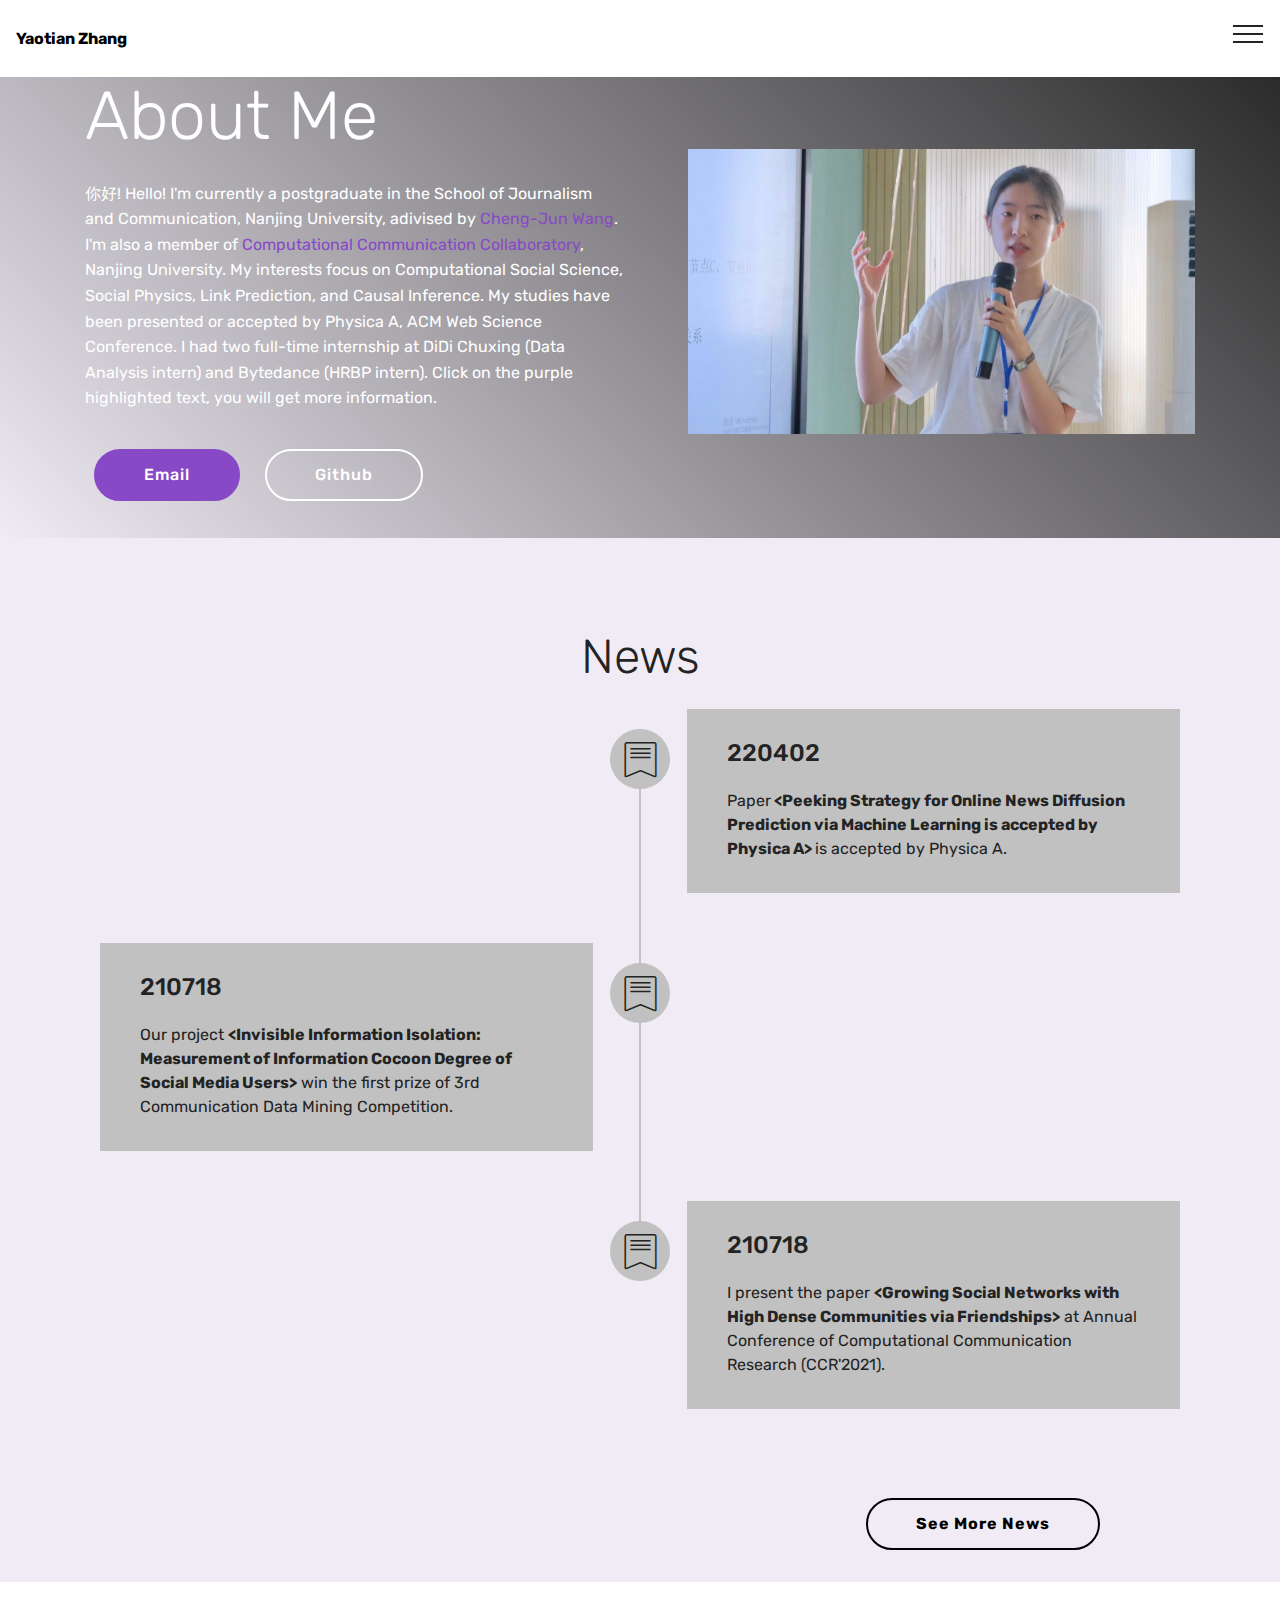
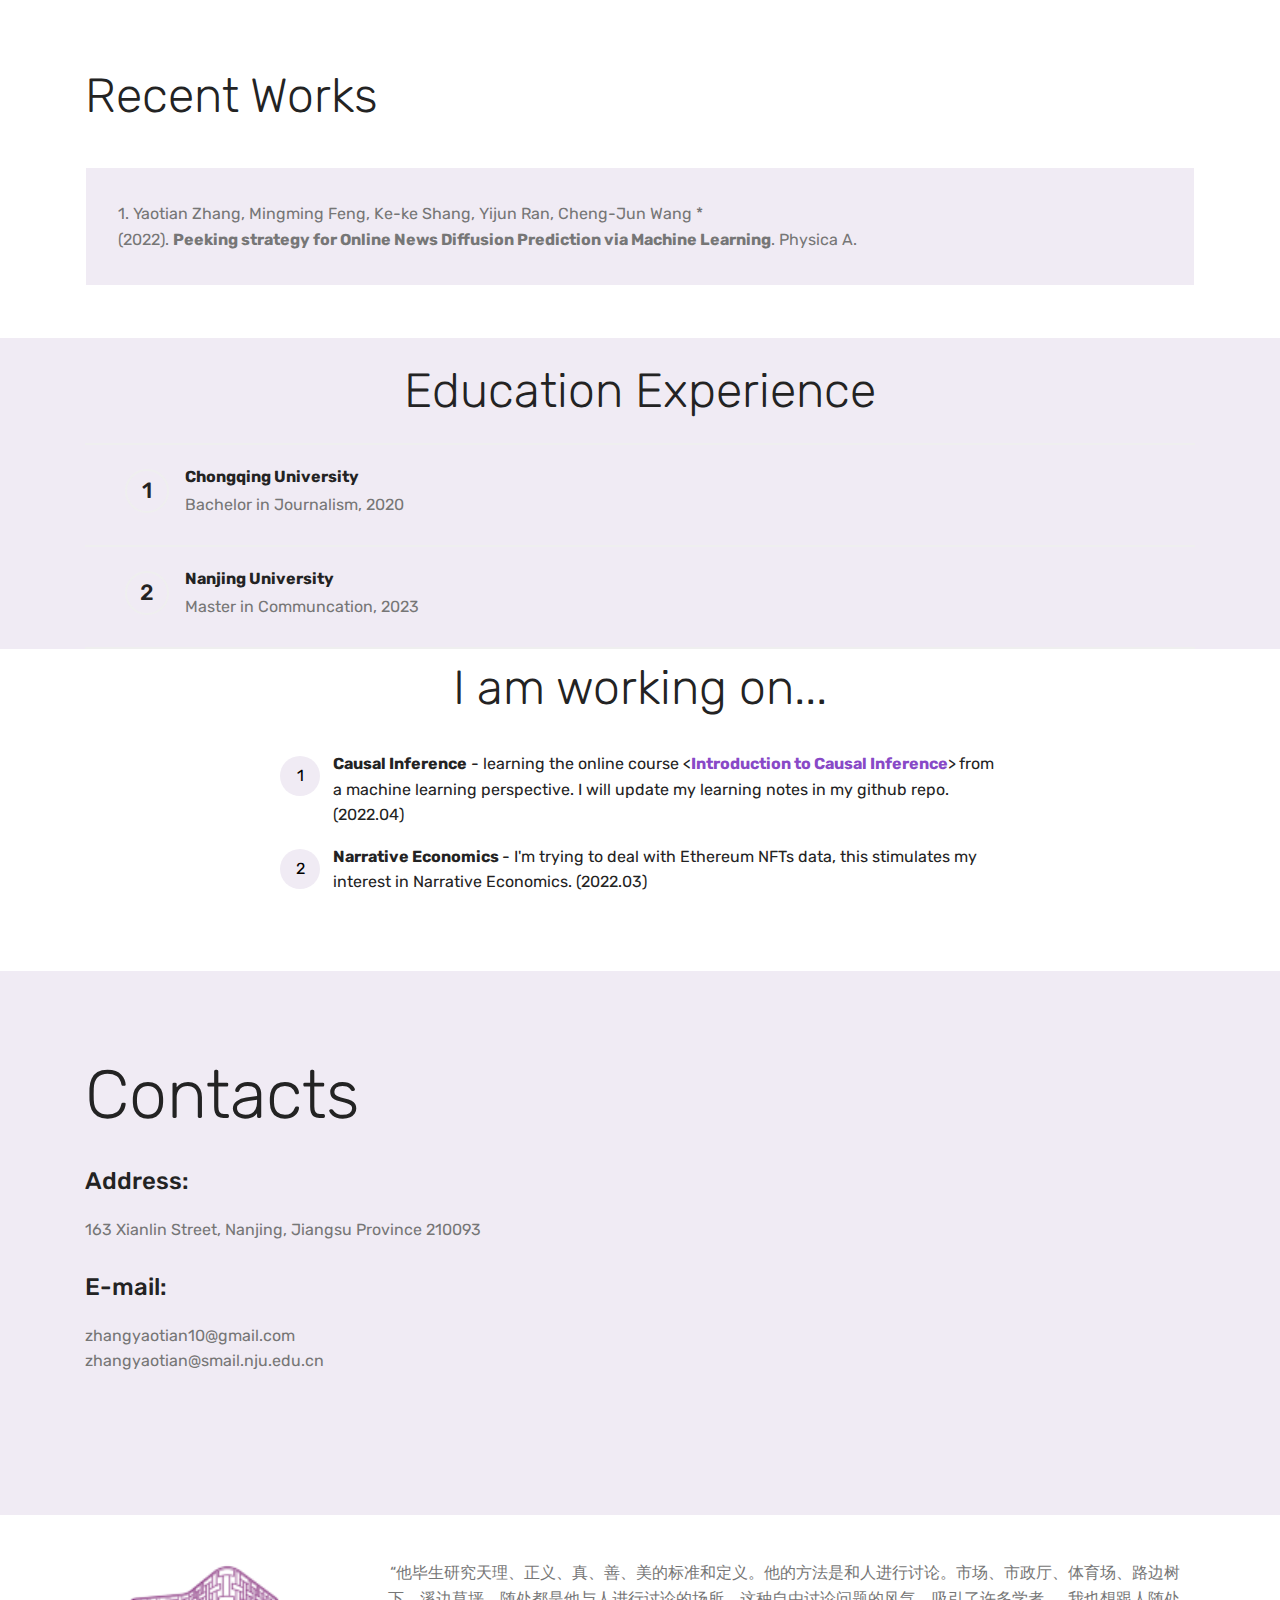
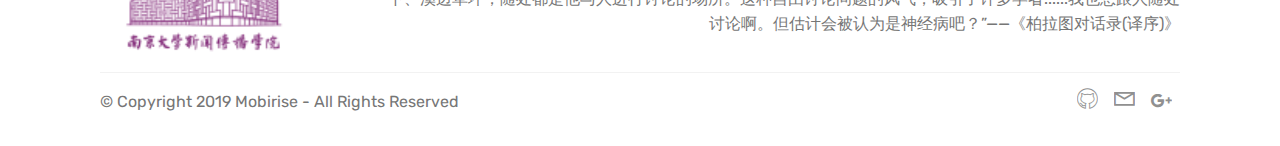
==== commit 994846a9: "4th ver.🐯" ====
--- a/index.html
+++ b/index.html
@@ -50,15 +50,19 @@
             </div>
         </div>
         <div class="collapse navbar-collapse" id="navbarSupportedContent">
-            <ul class="navbar-nav nav-dropdown nav-right" data-app-modern-menu="true"><li class="nav-item">
+            <ul class="navbar-nav nav-dropdown" data-app-modern-menu="true"><li class="nav-item">
                     <a class="nav-link link text-black display-4" href="index.html#header3-9">About me</a>
                 </li><li class="nav-item"><a class="nav-link link text-black display-4" href="index.html#timeline2-f">News&nbsp;<br></a></li><li class="nav-item"><a class="nav-link link text-black display-4" href="index.html#services5-g">Works<br></a></li><li class="nav-item"><a class="nav-link link text-black display-4" href="index.html#counters4-6">Education</a></li><li class="nav-item"><a class="nav-link link text-black display-4" href="index.html#contacts1-c">Contacts<br></a></li></ul>
-            
+            <div class="navbar-buttons mbr-section-btn"><a class="btn btn-sm btn-primary display-4" href="tel:+1-234-567-8901">
+                    <span class="btn-icon mbri-mobile mbr-iconfont mbr-iconfont-btn">
+                    </span>
+                    +1-234-567-8901
+                </a></div>
         </div>
     </nav>
 </section>
 
-<section class="engine"><a href="https://mobirise.info/g">how to build your own site for free</a></section><section class="header3 cid-sbbjoMLvgi" id="header3-9">
+<section class="engine"><a href="https://mobirise.info/o">portfolio web templates</a></section><section class="header3 cid-sbbjoMLvgi" id="header3-9">
 
     
 
@@ -75,7 +79,7 @@
                     About Me</h1>
                 
                 <div class="mbr-section-text mbr-white pb-3 ">
-                    <p class="mbr-text mbr-fonts-style display-7">你好! Hello! I'm currently a postgraduate in the School of Journalism and Communication, Nanjing University, adivised by <a href="https://chengjunwang.com/">Cheng-Jun Wang</a>. I'm also a member of <a href="https://chengjun.github.io/socrateslab/">Computational Communication Collaboratory</a>, Nanjing University. My interests focus on Computational Social Science, Social Physics, Link Prediction, and Causal Inference. My studies have been presented or accepted by Physica A, ACM Web Science Conference.&nbsp;Click on the purple highlighted text, you will get more information.</p>
+                    <p class="mbr-text mbr-fonts-style display-7">你好! Hello! I'm currently a postgraduate in the School of Journalism and Communication, Nanjing University, adivised by <a href="https://chengjunwang.com/">Cheng-Jun Wang</a>. I'm also a member of <a href="https://chengjun.github.io/socrateslab/">Computational Communication Collaboratory</a>, Nanjing University. My interests focus on Computational Social Science, Social Physics, Link Prediction, and Causal Inference. My studies have been presented or accepted by Physica A, ACM Web Science Conference. I had two full-time internship at DiDi Chuxing (Data Analysis intern) and Bytedance (HRBP intern). Click on the purple highlighted text, you will get more information.</p>
                 </div>
                 <div class="mbr-section-btn"><a class="btn btn-md btn-primary display-4" href="mailto:mg20110036@smail.nju.edu.cn">Email</a>
                     <a class="btn btn-md btn-white-outline display-4" href="https://github.com/yaotianzhang">Github<br></a></div>
@@ -170,7 +174,7 @@
                 
             </div>
             <div class="media-container-column col-12 col-lg-3 col-md-4">
-                <div class="mbr-section-btn align-right py-4"><a class="btn btn-black-outline display-4" href="page2.html"><strong>See More News</strong></a></div>
+                <div class="mbr-section-btn align-right py-4"><a class="btn btn-black-outline display-4" href="page1.html"><strong>See More News</strong></a></div>
             </div>
         </div>
     </div>
--- a/assets/mobirise/css/mbr-additional.css
+++ b/assets/mobirise/css/mbr-additional.css
@@ -1906,7 +1906,7 @@
   color: #232323 !important;
 }
 .cid-t2XessnvZI {
-  padding-top: 105px;
+  padding-top: 120px;
   padding-bottom: 60px;
   background-color: #f0ebf4;
 }
--- a/assets/mobirise/css/mbr-additional.css
+++ b/assets/mobirise/css/mbr-additional.css
@@ -1906,7 +1906,7 @@
   color: #232323 !important;
 }
 .cid-t2XessnvZI {
-  padding-top: 105px;
+  padding-top: 120px;
   padding-bottom: 60px;
   background-color: #f0ebf4;
 }
